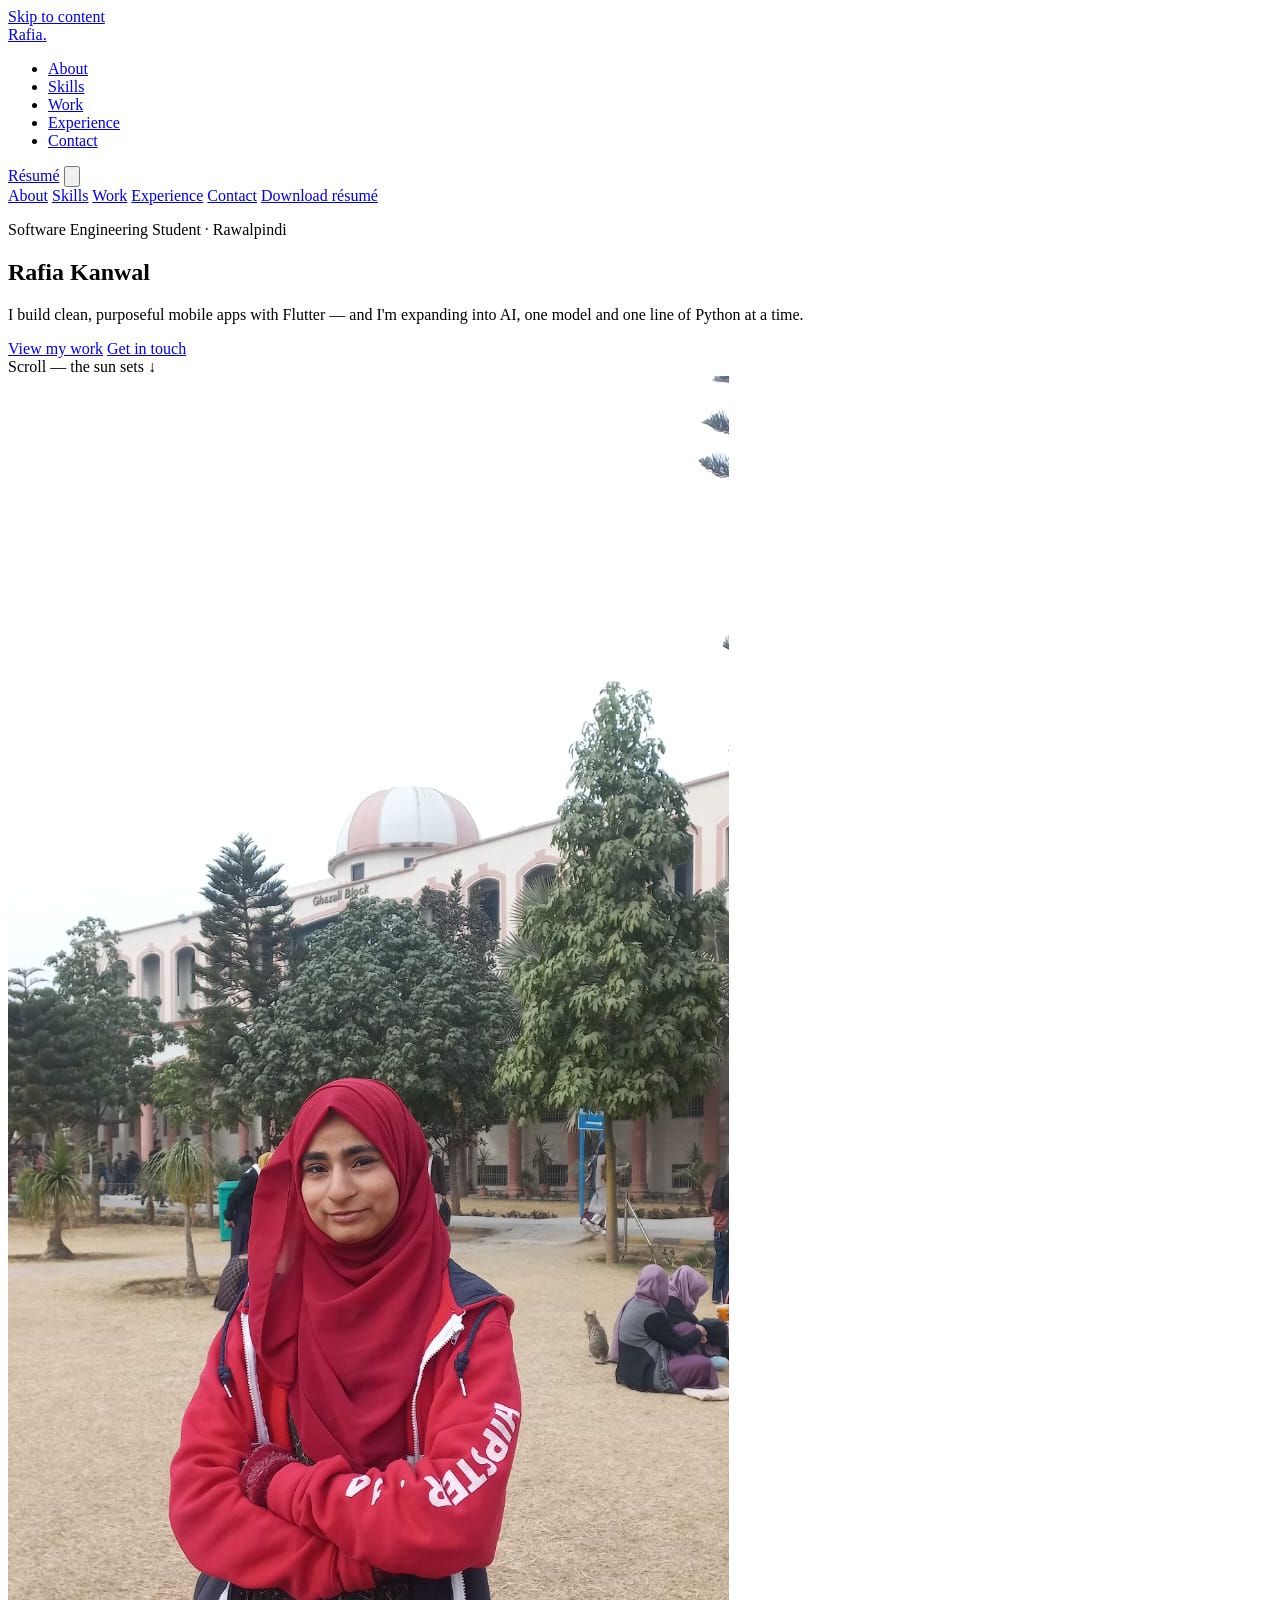
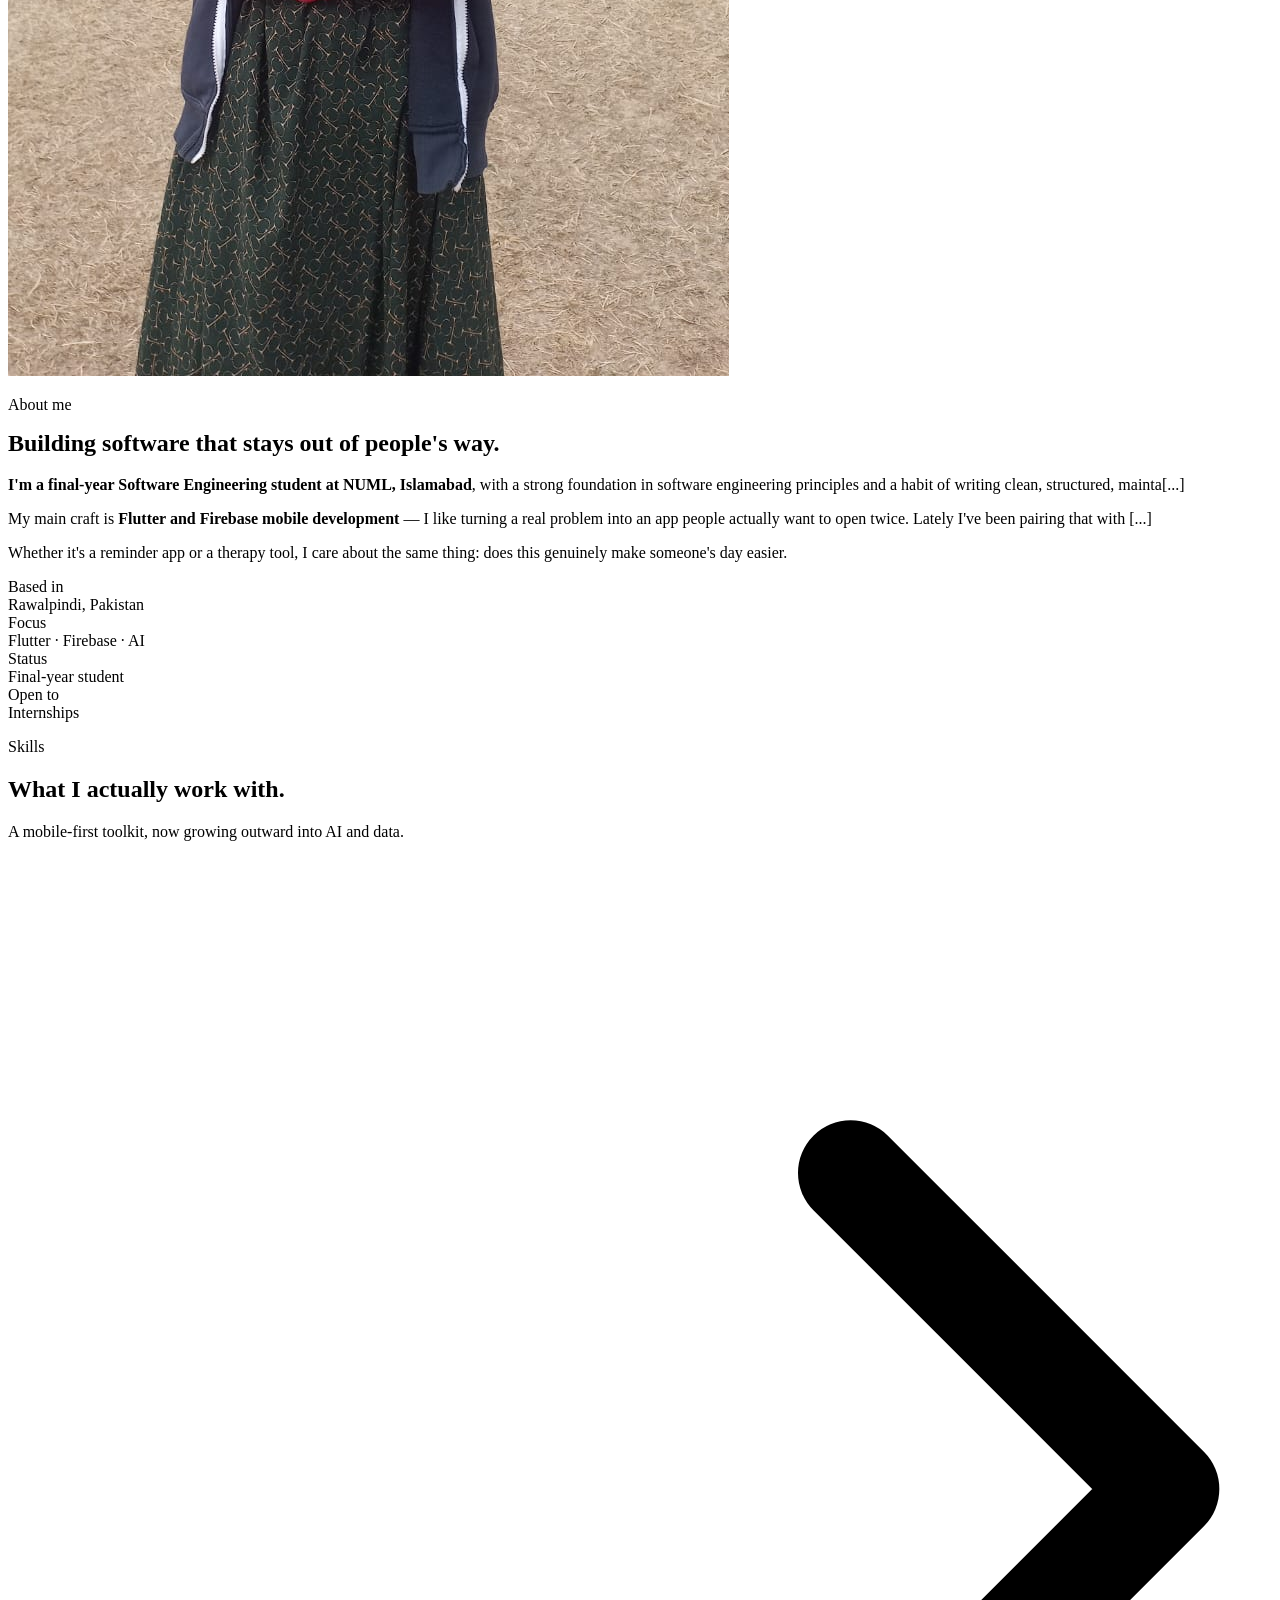
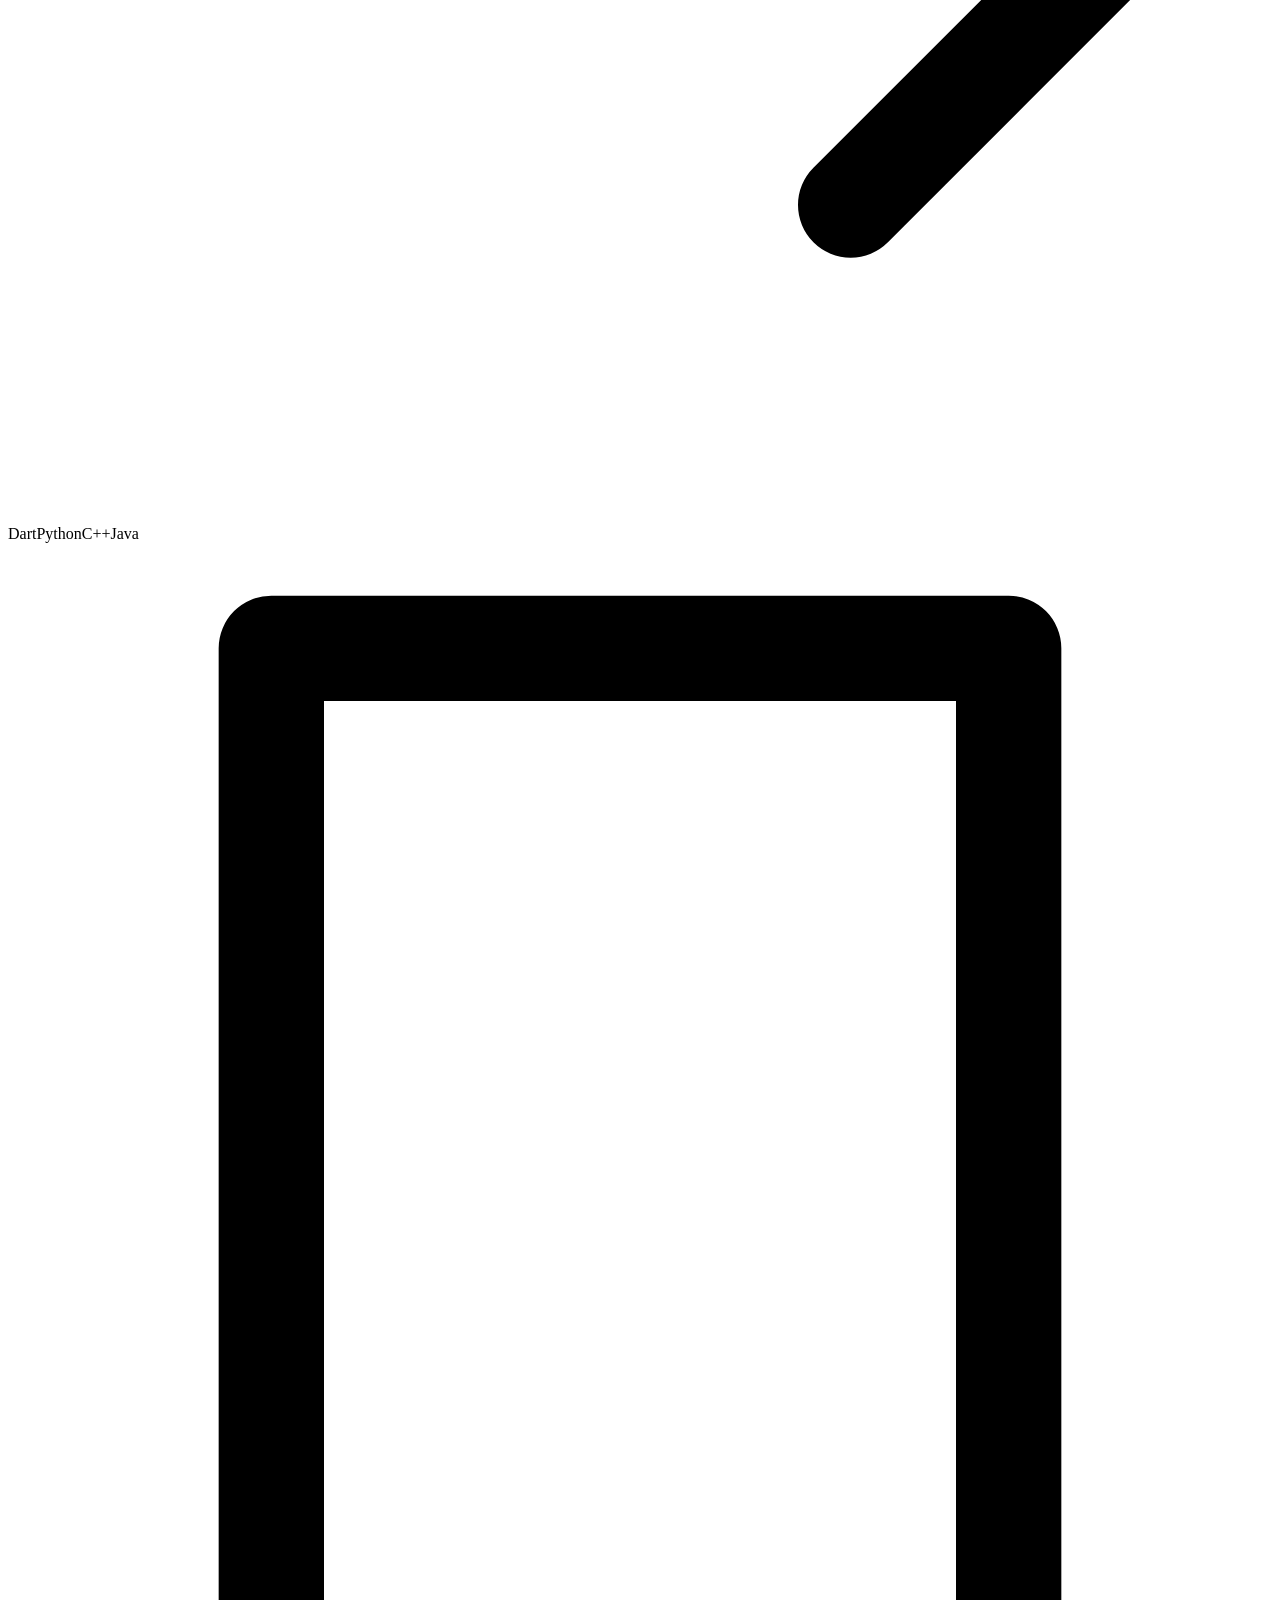
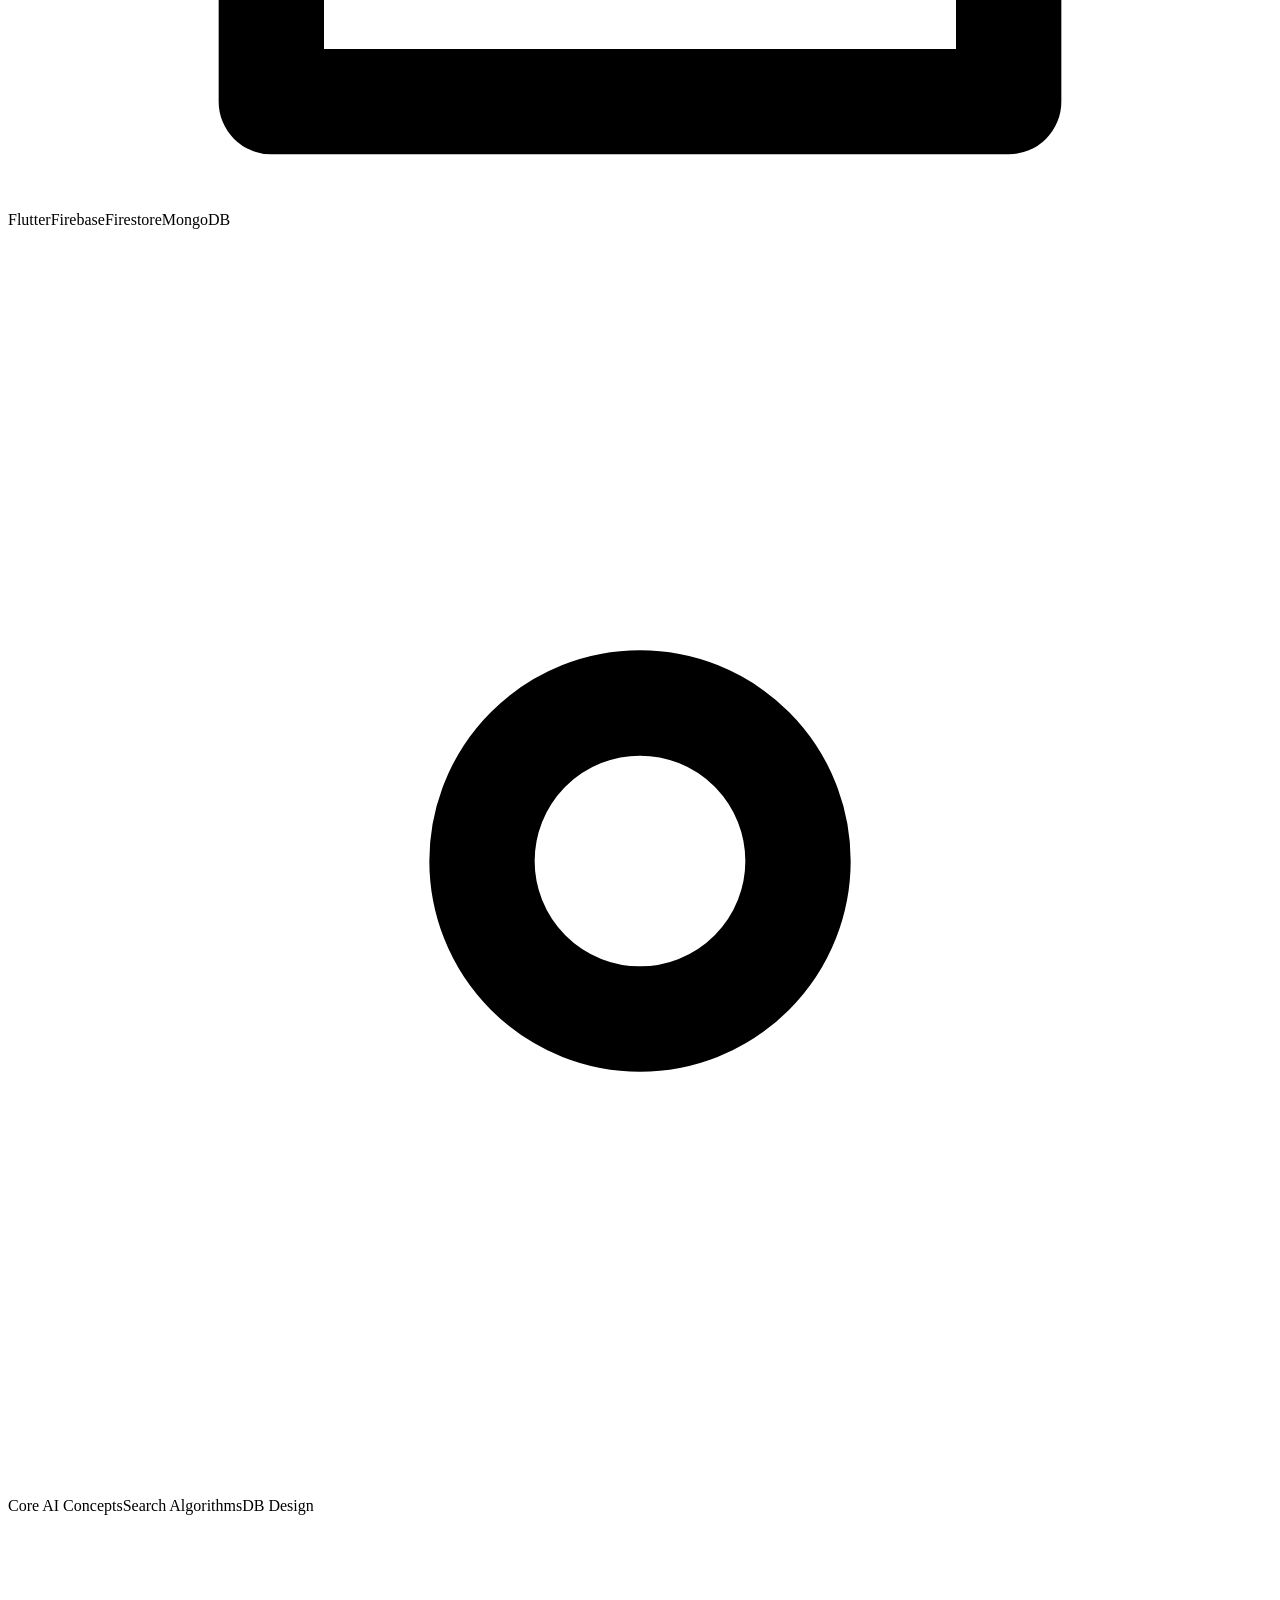
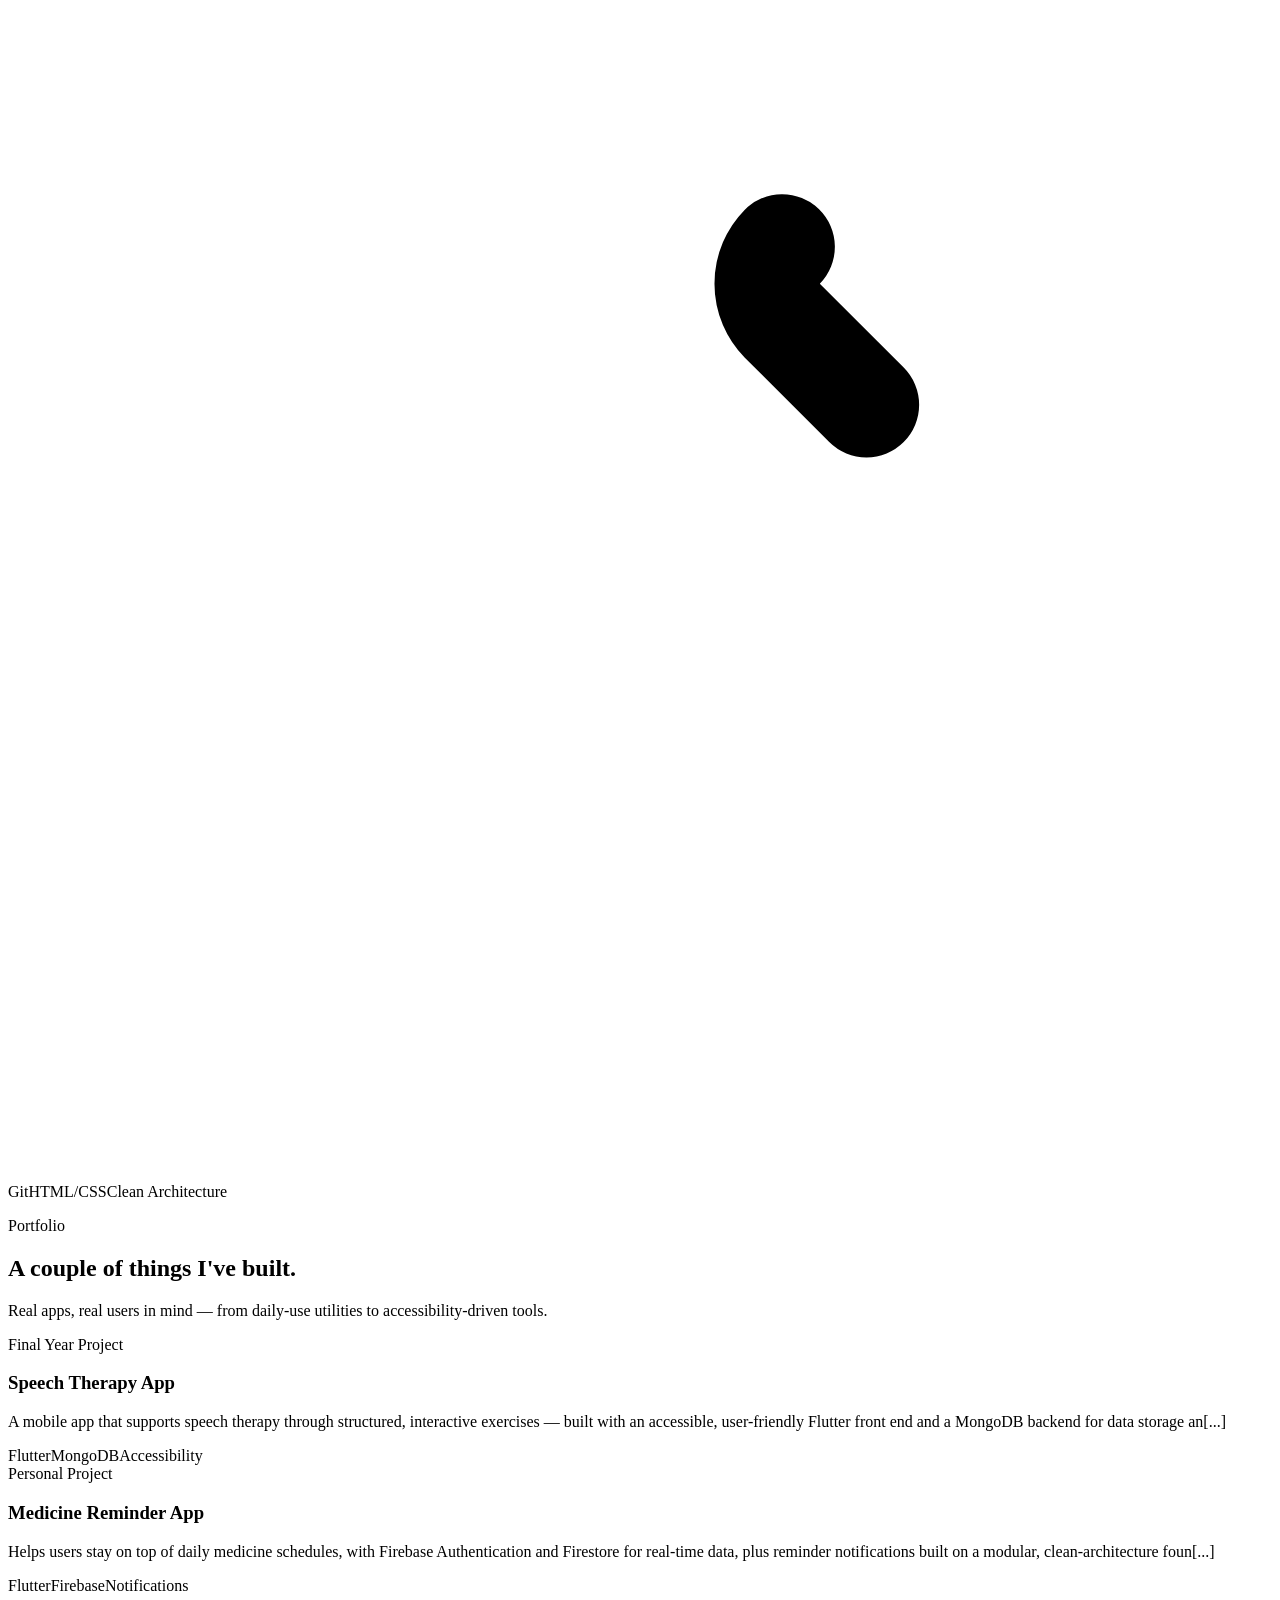
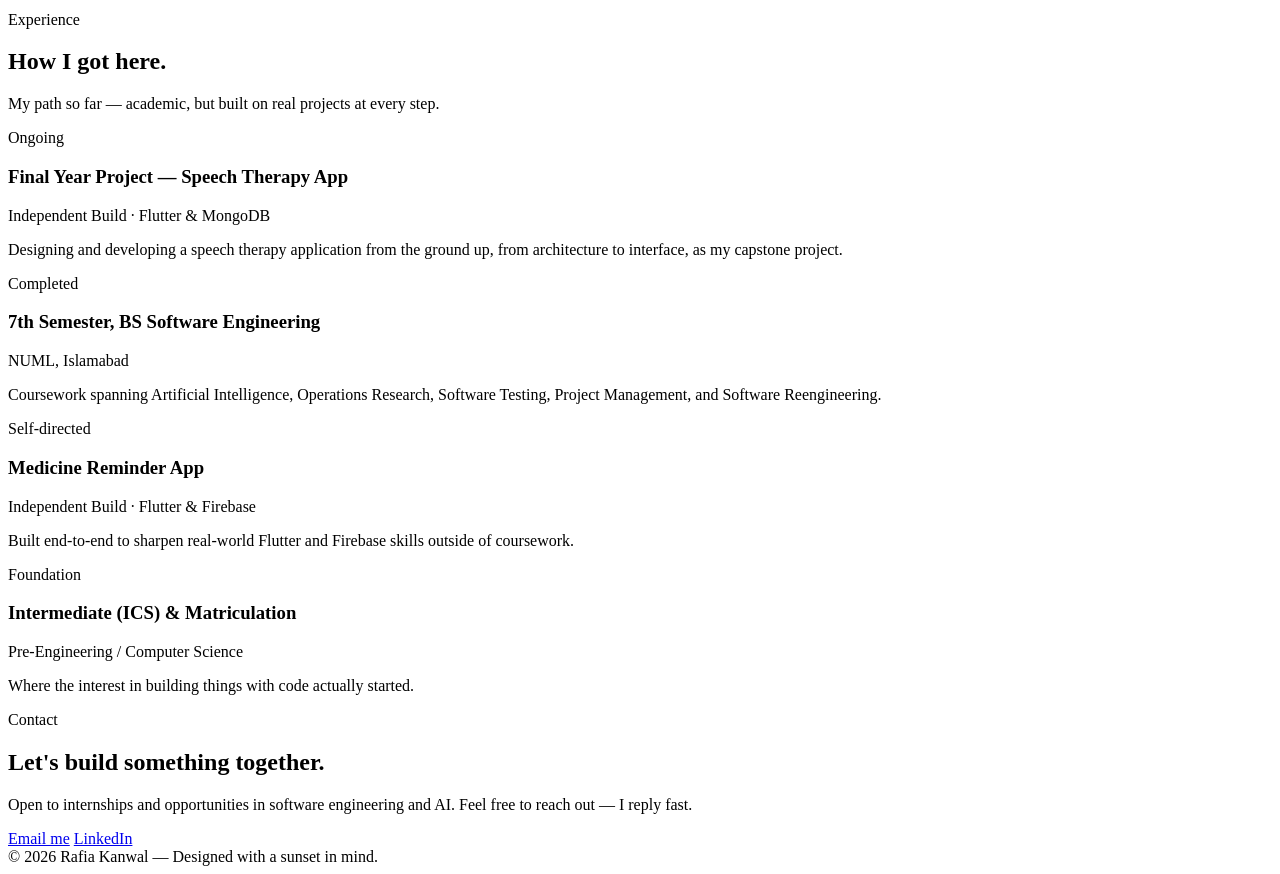
==== index.html @ a21f9b62 "Replace avatar text with profile image" ====
<!DOCTYPE html>
<html lang="en">
<head>
<meta charset="UTF-8">
<meta name="viewport" content="width=device-width, initial-scale=1.0">
<title>Rafia Kanwal — Software Engineer</title>
<link rel="preconnect" href="https://fonts.googleapis.com">
<link rel="preconnect" href="https://fonts.gstatic.com" crossorigin>
<link href="https://fonts.googleapis.com/css2?family=Fraunces:ital,opsz,wght@0,9..144,400;0,9..144,500;0,9..144,600;0,9..144,700;0,9..144,900;1,9..144,500;1,9..144,600&family=Manrope:wght@400;500;600;[...]
<style>
  :root{
    --bg:#170B2E;
    --bg-alt:#1F1038;
    --surface:#2A1244;
    --surface-2:#3A1750;
    --text:#FBEEDF;
    --text-dim:#C4B2D6;
    --ember:#F0603A;
    --gold:#F3AC63;
    --rose:#C9497B;
    --border:rgba(251,238,223,0.14);
    --shadow:0 20px 50px rgba(9,4,20,0.45);

    --font-display:'Fraunces',serif;
    --font-body:'Manrope',sans-serif;
    --font-mono:'Space Mono',monospace;

    --nav-h:76px;
    color-scheme: dark;
  }

  html.light-mode{
    --bg:#FFF7EE;
    --bg-alt:#FDEFDF;
    --surface:#FFFFFF;
    --surface-2:#FCEFE2;
    --text:#2B1433;
    --text-dim:#715C79;
    --ember:#E14F30;
    --gold:#D98A34;
    --rose:#B23A69;
    --border:rgba(43,20,51,0.12);
    --shadow:0 20px 50px rgba(43,20,51,0.10);
    color-scheme: light;
  }

  *{ margin:0; padding:0; box-sizing:border-box; }

  html{
    scroll-behavior:smooth;
    scroll-padding-top: var(--nav-h);
  }

  @media (prefers-reduced-motion: reduce){
    html{ scroll-behavior:auto; }
    *{ animation-duration:0.01ms !important; transition-duration:0.01ms !important; }
  }

  body{
    background:var(--bg);
    color:var(--text);
    font-family:var(--font-body);
    line-height:1.55;
    -webkit-font-smoothing:antialiased;
    transition:background 0.4s ease, color 0.4s ease;
    overflow-x:hidden;
  }

  a{ color:inherit; text-decoration:none; }
  ul{ list-style:none; }
  img{ max-width:100%; display:block; }
  section{ position:relative; }

  /* Accessible focus ring — visible on every interactive element */
  a:focus-visible,
  button:focus-visible{
    outline:2px solid var(--ember);
    outline-offset:3px;
    border-radius:6px;
  }

  .skip-link{
    position:absolute;
    left:1rem; top:-60px;
    background:var(--surface);
    color:var(--text);
    padding:0.7rem 1.2rem;
    border-radius:10px;
    border:1px solid var(--border);
    z-index:1000;
    font-weight:700;
    transition:top .25s ease;
  }
  .skip-link:focus{ top:1rem; }

  .eyebrow{
    font-family:var(--font-mono);
    font-size:0.78rem;
    letter-spacing:0.16em;
    text-transform:uppercase;
    color:var(--ember);
  }

  h1,h2,h3{ font-family:var(--font-display); font-weight:600; letter-spacing:-0.01em; }

  .btn{
    display:inline-flex;
    align-items:center;
    gap:0.5rem;
    padding:0.85rem 1.6rem;
    border-radius:999px;
    font-family:var(--font-body);
    font-weight:700;
    font-size:0.95rem;
    border:1px solid transparent;
    cursor:pointer;
    transition:transform 0.25s ease, box-shadow 0.25s ease, background 0.25s ease, border-color .25s ease;
  }
  .btn:hover{ transform:translateY(-2px); }
  .btn-primary{
    background:linear-gradient(120deg, var(--ember), var(--rose));
    color:#FFF6EC;
    box-shadow:0 12px 30px rgba(240,96,58,0.35);
  }
  .btn-primary:hover{ box-shadow:0 16px 36px rgba(240,96,58,0.45); }
  .btn-ghost{
    background:transparent;
    border-color:var(--border);
    color:var(--text);
  }
  .btn-ghost:hover{ border-color:var(--ember); }

  .btn-sm{
    padding:0.55rem 1.1rem;
    font-size:0.85rem;
  }

  .wrap{
    max-width:1120px;
    margin:0 auto;
    padding:0 clamp(1.25rem, 4vw, 2.5rem);
  }

  /* ---------- NAV ---------- */
  .nav{
    position:sticky;
    top:0;
    z-index:100;
    height:var(--nav-h);
    display:flex;
    align-items:center;
    background:transparent;
    border-bottom:1px solid transparent;
    transition:background 0.35s ease, border-color 0.35s ease, backdrop-filter .35s ease;
  }
  .nav.scrolled{
    background:color-mix(in srgb, var(--bg) 82%, transparent);
    backdrop-filter:blur(14px);
    border-bottom:1px solid var(--border);
  }
  .nav-inner{
    width:100%;
    max-width:1120px;
    margin:0 auto;
    padding:0 clamp(1.25rem, 4vw, 2.5rem);
    display:flex;
    align-items:center;
    justify-content:space-between;
    gap:1.5rem;
  }
  .logo{
    font-family:var(--font-display);
    font-weight:700;
    font-size:1.3rem;
    letter-spacing:0.02em;
  }
  .logo span{ color:var(--ember); }

  .nav-links{
    display:flex;
    gap:2rem;
    font-size:0.92rem;
    font-weight:600;
  }
  .nav-links a{
    position:relative;
    padding:0.3rem 0;
    color:var(--text-dim);
    transition:color .25s ease;
  }
  .nav-links a[aria-current="page"]{ color:var(--text); }
  .nav-links a::after{
    content:"";
    position:absolute;
    left:0; bottom:-2px;
    width:0%;
    height:2px;
    background:linear-gradient(90deg, var(--ember), var(--gold));
    transition:width .25s ease;
  }
  .nav-links a:hover{ color:var(--text); }
  .nav-links a:hover::after,
  .nav-links a[aria-current="page"]::after{ width:100%; }

  .nav-actions{ display:flex; align-items:center; gap:0.9rem; }

  .theme-toggle{
    width:44px; height:44px;
    border-radius:50%;
    border:1px solid var(--border);
    background:var(--surface);
    display:flex; align-items:center; justify-content:center;
    cursor:pointer;
    transition:border-color .25s ease, transform .3s ease;
  }
  .theme-toggle:hover{ border-color:var(--ember); }
  .theme-toggle svg{ width:20px; height:20px; }
  .theme-toggle .sun-icon{ display:none; }
  html.light-mode .theme-toggle .sun-icon{ display:block; }
  html.light-mode .theme-toggle .moon-icon{ display:none; }

  .hamburger{
    display:none;
    width:44px; height:44px;
    border-radius:12px;
    border:1px solid var(--border);
    background:var(--surface);
    cursor:pointer;
    flex-direction:column;
    align-items:center;
    justify-content:center;
    gap:5px;
  }
  .hamburger span{
    width:20px; height:2px;
    background:var(--text);
    border-radius:2px;
    transition:transform .3s ease, opacity .3s ease;
  }
  .nav.open .hamburger span:nth-child(1){ transform:translateY(7px) rotate(45deg); }
  .nav.open .hamburger span:nth-child(2){ opacity:0; }
  .nav.open .hamburger span:nth-child(3){ transform:translateY(-7px) rotate(-45deg); }

  .mobile-menu{
    display:none;
    position:absolute;
    top:var(--nav-h);
    left:0; right:0;
    background:var(--bg-alt);
    border-bottom:1px solid var(--border);
    box-shadow:var(--shadow);
    flex-direction:column;
    padding:0.5rem clamp(1.25rem, 4vw, 2.5rem) 1.5rem;
    max-height:0;
    overflow:hidden;
    transition:max-height .35s ease;
  }
  .mobile-menu a{
    display:block;
    padding:0.9rem 0;
    font-weight:600;
    font-size:1.05rem;
    border-bottom:1px solid var(--border);
    color:var(--text);
  }
  .mobile-menu .btn{ margin-top:1rem; width:100%; justify-content:center; }
  .nav.open .mobile-menu{ max-height:460px; }

  @media (max-width:840px){
    .nav-links{ display:none; }
    .nav-actions .btn-sm.cv-link{ display:none; }
    .hamburger{ display:flex; }
    .mobile-menu{ display:flex; }
  }

  /* ---------- HERO ---------- */
  .hero{
    min-height:calc(100svh - var(--nav-h));
    display:flex;
    align-items:center;
    overflow:hidden;
  }
  .hero-sky{
    position:absolute;
    inset:0;
    z-index:-2;
    overflow:hidden;
  }
  .sky-layer{
    position:absolute; inset:0;
    transition:opacity .1s linear;
  }
  .sky-day{
    background:
      radial-gradient(60% 55% at 78% 28%, rgba(255,255,255,0.16), transparent 60%),
      linear-gradient(160deg, var(--gold) 0%, var(--ember) 45%, var(--rose) 100%);
    opacity:1;
  }
  .sky-night{
    background:linear-gradient(170deg, #3A1750 0%, #1F0F38 55%, #0E0620 100%);
    opacity:0;
  }
  .stars{
    position:absolute; inset:0;
    background-image:
      radial-gradient(1.5px 1.5px at 15% 20%, #fff, transparent),
      radial-gradient(1.5px 1.5px at 35% 12%, #fff, transparent),
      radial-gradient(1px 1px at 60% 25%, #fff, transparent),
      radial-gradient(1.5px 1.5px at 80% 15%, #fff, transparent),
      radial-gradient(1px 1px at 92% 35%, #fff, transparent),
      radial-gradient(1.5px 1.5px at 48% 8%, #fff, transparent),
      radial-gradient(1px 1px at 25% 40%, #fff, transparent);
    opacity:0;
  }
  .sun{
    position:absolute;
    left:50%;
    top:22%;
    width:min(220px, 30vw);
    height:min(220px, 30vw);
    transform:translate(-50%, 0);
    border-radius:50%;
    background:radial-gradient(circle at 35% 30%, #FFE8C2, var(--gold) 55%, var(--ember) 100%);
    box-shadow:0 0 90px 10px rgba(243,172,99,0.55);
    will-change:transform;
  }
  .skyline{
    position:absolute;
    left:0; right:0; bottom:0;
    height:34%;
    display:flex;
    align-items:flex-end;
    gap:clamp(6px, 1.4vw, 14px);
    padding:0 6%;
  }
  .skyline i{
    flex:1;
    background:var(--bg);
    opacity:0.92;
    border-top-left-radius:3px;
    border-top-right-radius:3px;
  }
  html.light-mode .skyline i{ background:#241333; }

  .hero-content{
    position:relative;
    z-index:1;
    width:100%;
    padding-top:3rem;
  }
  .hero-content .eyebrow{ color:#FFEFD9; }
  html.light-mode .hero-content .eyebrow{ color:#5B2E12; }

  .hero h1{
    font-size:clamp(2.8rem, 7.5vw, 5.4rem);
    color:#FFF8EF;
    margin:0.6rem 0 1.1rem;
    line-height:0.98;
  }
  html.light-mode .hero h1{ color:#2A1030; }

  .hero-sub{
    max-width:34rem;
    font-size:clamp(1.02rem, 1.6vw, 1.2rem);
    color:#FBEADA;
  }
  html.light-mode .hero-sub{ color:#432A46; }

  .hero-cta{
    display:flex; gap:1rem; flex-wrap:wrap;
    margin-top:2.2rem;
  }
  .hero-cta .btn-ghost{
    border-color:rgba(255,246,236,0.5);
    color:#FFF6EC;
  }
  html.light-mode .hero-cta .btn-ghost{ border-color:rgba(43,20,51,0.3); color:#2A1030; }

  .scroll-cue{
    position:absolute;
    bottom:2.2rem; left:50%;
    transform:translateX(-50%);
    font-family:var(--font-mono);
    font-size:0.72rem;
    letter-spacing:0.14em;
    text-transform:uppercase;
    color:#FBEADA;
    opacity:0.8;
    animation:bob 2.2s ease-in-out infinite;
  }
  html.light-mode .scroll-cue{ color:#432A46; }
  @keyframes bob{ 0%,100%{ transform:translate(-50%,0);} 50%{ transform:translate(-50%,8px);} }

  /* ---------- SECTION SHELL ---------- */
  .section{ padding:clamp(4.5rem, 9vw, 7.5rem) 0; }
  .section-head{ max-width:40rem; margin-bottom:3rem; }
  .section-head h2{ font-size:clamp(2rem, 4vw, 2.8rem); margin-top:0.5rem; }
  .section-head p{ color:var(--text-dim); margin-top:0.9rem; font-size:1.05rem; }

  /* ---------- ABOUT ---------- */
  .about-grid{
    display:grid;
    grid-template-columns:0.85fr 1.15fr;
    gap:clamp(2rem, 5vw, 4rem);
    align-items:center;
  }
  @media (max-width:780px){ .about-grid{ grid-template-columns:1fr; } }

  .avatar-frame{
    aspect-ratio:1/1;
    border-radius:28px;
    background:linear-gradient(150deg, var(--gold), var(--ember) 55%, var(--rose));
    display:flex; align-items:center; justify-content:center;
    box-shadow:var(--shadow);
    position:relative;
    overflow:hidden;
  }
  .avatar-frame::after{
    content:"";
    position:absolute; inset:0;
    background:radial-gradient(circle at 30% 20%, rgba(255,255,255,0.35), transparent 55%);
  }
  .avatar-frame img{
    width:100%;
    height:100%;
    object-fit:cover;
    z-index:1;
  }
  .avatar-frame span{
    font-family:var(--font-display);
    font-size:clamp(4rem, 10vw, 7rem);
    font-weight:700;
    color:#FFF8EF;
    letter-spacing:-0.02em;
    z-index:1;
  }

  .about-text p{ margin-bottom:1.1rem; color:var(--text-dim); font-size:1.05rem; }
  .about-text strong{ color:var(--text); }

  .about-facts{
    display:grid;
    grid-template-columns:repeat(2, 1fr);
    gap:1rem;
    margin-top:1.8rem;
  }
  .fact{
    background:var(--surface);
    border:1px solid var(--border);
    border-radius:14px;
    padding:1rem 1.2rem;
  }
  .fact .fact-label{ font-family:var(--font-mono); font-size:0.7rem; letter-spacing:0.1em; text-transform:uppercase; color:var(--ember); }
  .fact .fact-value{ font-weight:700; margin-top:0.3rem; }

  /* ---------- SKILLS ---------- */
  .skills-grid{
    display:grid;
    grid-template-columns:repeat(auto-fit, minmax(230px, 1fr));
    gap:1.4rem;
  }
  .skill-card{
    background:var(--surface);
    border:1px solid var(--border);
    border-radius:18px;
    padding:1.6rem;
    transition:transform .3s ease, box-shadow .3s ease, border-color .3s ease;
  }
  .skill-card:hover{
    transform:translateY(-4px);
    box-shadow:var(--shadow);
    border-color:var(--ember);
  }
  .skill-card .icon{
    width:42px; height:42px;
    border-radius:12px;
    background:linear-gradient(135deg, var(--ember), var(--gold));
    display:flex; align-items:center; justify-content:center;
    margin-bottom:1rem;
  }
  .skill-card .icon svg{ width:22px; height:22px; color:#FFF6EC; }
  .skill-card h3{ font-size:1.08rem; margin-bottom:0.7rem; }
  .tag-row{ display:flex; flex-wrap:wrap; gap:0.5rem; }
  .tag{
    font-family:var(--font-mono);
    font-size:0.74rem;
    padding:0.32rem 0.65rem;
    border-radius:999px;
    background:var(--surface-2);
    color:var(--text-dim);
    border:1px solid var(--border);
  }

  /* ---------- WORK ---------- */
  .work-grid{
    display:grid;
    grid-template-columns:repeat(2, 1fr);
    gap:1.8rem;
  }
  @media (max-width:780px){ .work-grid{ grid-template-columns:1fr; } }

  .project-card{
    background:var(--surface);
    border:1px solid var(--border);
    border-radius:22px;
    overflow:hidden;
    display:flex;
    flex-direction:column;
    transition:transform .35s ease, box-shadow .35s ease;
  }
  .project-card:hover{ transform:translateY(-6px); box-shadow:var(--shadow); }
  .project-cover{
    height:170px;
    background:linear-gradient(135deg, var(--rose), var(--ember) 60%, var(--gold));
    position:relative;
    display:flex; align-items:flex-end;
    padding:1.2rem;
  }
  .project-cover .eyebrow{ color:#FFF3E4; }
  .project-body{ padding:1.6rem; flex:1; display:flex; flex-direction:column; }
  .project-body h3{ font-size:1.3rem; margin-bottom:0.6rem; }
  .project-body p{ color:var(--text-dim); font-size:0.98rem; margin-bottom:1rem; flex:1; }

  /* ---------- EXPERIENCE / TIMELINE ---------- */
  .timeline{
    position:relative;
    padding-left:2.2rem;
    border-left:2px solid var(--border);
  }
  .timeline-item{
    position:relative;
    padding-bottom:2.6rem;
  }
  .timeline-item:last-child{ padding-bottom:0; }
  .timeline-item::before{
    content:"";
    position:absolute;
    left:-2.51rem;
    top:0.35rem;
    width:14px; height:14px;
    border-radius:50%;
    background:linear-gradient(135deg, var(--ember), var(--gold));
    box-shadow:0 0 0 4px var(--bg);
  }
  .timeline-item .tag{ margin-bottom:0.6rem; display:inline-block; }
  .timeline-item h3{ font-size:1.2rem; margin-bottom:0.3rem; }
  .timeline-item .org{ color:var(--ember); font-weight:700; font-size:0.92rem; margin-bottom:0.5rem; }
  .timeline-item p{ color:var(--text-dim); }

  /* ---------- CONTACT ---------- */
  .contact-panel{
    background:linear-gradient(135deg, var(--surface), var(--surface-2));
    border:1px solid var(--border);
    border-radius:28px;
    padding:clamp(2.5rem, 6vw, 4.5rem);
    text-align:center;
    position:relative;
    overflow:hidden;
  }
  .contact-panel::before{
    content:"";
    position:absolute; inset:0;
    background:radial-gradient(circle at 20% 20%, rgba(240,96,58,0.18), transparent 55%);
  }
  .contact-panel h2{ font-size:clamp(2rem, 4.5vw, 3rem); position:relative; }
  .contact-panel p{ color:var(--text-dim); max-width:32rem; margin:1rem auto 2rem; position:relative; }
  .contact-actions{ display:flex; gap:1rem; justify-content:center; flex-wrap:wrap; position:relative; }

  footer{
    text-align:center;
    padding:2.5rem 0 1.5rem;
    color:var(--text-dim);
    font-family:var(--font-mono);
    font-size:0.78rem;
  }
</style>
</head>
<body>

<a href="#main" class="skip-link">Skip to content</a>

<nav class="nav" id="nav">
  <div class="nav-inner">
    <a href="#hero" class="logo">Rafia<span>.</span></a>
    <ul class="nav-links">
      <li><a href="#about">About</a></li>
      <li><a href="#skills">Skills</a></li>
      <li><a href="#work">Work</a></li>
      <li><a href="#experience">Experience</a></li>
      <li><a href="#contact">Contact</a></li>
    </ul>
    <div class="nav-actions">
      <a href="./Rafia_Kanwal_Resume.pdf" class="btn btn-ghost btn-sm cv-link" download>Résumé</a>
      <button class="theme-toggle" id="theme-toggle" aria-label="Toggle light and dark mode">
        <svg class="moon-icon" viewBox="0 0 24 24" fill="none" stroke="currentColor" stroke-width="2" stroke-linecap="round" stroke-linejoin="round"><path d="M21 12.8A9 9 0 1 1 11.2 3a7 7 0 0 0 9.8 9.[...]
        <svg class="sun-icon" viewBox="0 0 24 24" fill="none" stroke="currentColor" stroke-width="2" stroke-linecap="round" stroke-linejoin="round"><circle cx="12" cy="12" r="4.2"/><path d="M12 2.5v2.[...]
      </button>
      <button class="hamburger" id="hamburger" aria-label="Open menu" aria-expanded="false">
        <span></span><span></span><span></span>
      </button>
    </div>
  </div>
  <div class="mobile-menu" id="mobile-menu">
    <a href="#about">About</a>
    <a href="#skills">Skills</a>
    <a href="#work">Work</a>
    <a href="#experience">Experience</a>
    <a href="#contact">Contact</a>
    <a href="./Rafia_Kanwal_Resume.pdf" class="btn btn-primary" download>Download résumé</a>
  </div>
</nav>

<main id="main">

<section class="hero" id="hero">
  <div class="hero-sky" id="hero-sky">
    <div class="sky-layer sky-day"></div>
    <div class="sky-layer sky-night" id="sky-night"></div>
    <div class="stars" id="stars"></div>
    <div class="sun" id="sun"></div>
    <div class="skyline" id="skyline"></div>
  </div>
  <div class="wrap hero-content">
    <p class="eyebrow">Software Engineering Student · Rawalpindi</p>
    <h1>Rafia Kanwal</h1>
    <p class="hero-sub">I build clean, purposeful mobile apps with Flutter — and I'm expanding into AI, one model and one line of Python at a time.</p>
    <div class="hero-cta">
      <a href="#work" class="btn btn-primary">View my work</a>
      <a href="#contact" class="btn btn-ghost">Get in touch</a>
    </div>
  </div>
  <div class="scroll-cue">Scroll — the sun sets ↓</div>
</section>

<section class="section" id="about">
  <div class="wrap about-grid">
    <div class="avatar-frame"><img src="./pfp2.jpeg" alt="Rafia Kanwal"></div>
    <div class="about-text">
      <p class="eyebrow">About me</p>
      <h2 style="margin:0.6rem 0 1.2rem;">Building software that stays out of people's way.</h2>
      <p><strong>I'm a final-year Software Engineering student at NUML, Islamabad</strong>, with a strong foundation in software engineering principles and a habit of writing clean, structured, mainta[...]
      <p>My main craft is <strong>Flutter and Firebase mobile development</strong> — I like turning a real problem into an app people actually want to open twice. Lately I've been pairing that with [...]
      <p>Whether it's a reminder app or a therapy tool, I care about the same thing: does this genuinely make someone's day easier.</p>
      <div class="about-facts">
        <div class="fact"><div class="fact-label">Based in</div><div class="fact-value">Rawalpindi, Pakistan</div></div>
        <div class="fact"><div class="fact-label">Focus</div><div class="fact-value">Flutter · Firebase · AI</div></div>
        <div class="fact"><div class="fact-label">Status</div><div class="fact-value">Final-year student</div></div>
        <div class="fact"><div class="fact-label">Open to</div><div class="fact-value">Internships</div></div>
      </div>
    </div>
  </div>
</section>

<section class="section" id="skills" style="background:var(--bg-alt);">
  <div class="wrap">
    <div class="section-head">
      <p class="eyebrow">Skills</p>
      <h2>What I actually work with.</h2>
      <p>A mobile-first toolkit, now growing outward into AI and data.</p>
    </div>
    <div class="skills-grid">
      <div class="skill-card">
        <div class="icon"><svg viewBox="0 0 24 24" fill="none" stroke="currentColor" stroke-width="2" stroke-linecap="round" stroke-linejoin="round"><polyline points="16 18 22 12 16 6"/><polyline poin[...]
        <h3>Programming</h3>
        <div class="tag-row">
          <span class="tag">Dart</span><span class="tag">Python</span><span class="tag">C++</span><span class="tag">Java</span>
        </div>
      </div>
      <div class="skill-card">
        <div class="icon"><svg viewBox="0 0 24 24" fill="none" stroke="currentColor" stroke-width="2" stroke-linecap="round" stroke-linejoin="round"><rect x="5" y="2" width="14" height="20" rx="3" ry=[...]
        <h3>Mobile &amp; Backend</h3>
        <div class="tag-row">
          <span class="tag">Flutter</span><span class="tag">Firebase</span><span class="tag">Firestore</span><span class="tag">MongoDB</span>
        </div>
      </div>
      <div class="skill-card">
        <div class="icon"><svg viewBox="0 0 24 24" fill="none" stroke="currentColor" stroke-width="2" stroke-linecap="round" stroke-linejoin="round"><circle cx="12" cy="12" r="3"/><circle cx="4" cy="6[...]
        <h3>AI &amp; Data Foundations</h3>
        <div class="tag-row">
          <span class="tag">Core AI Concepts</span><span class="tag">Search Algorithms</span><span class="tag">DB Design</span>
        </div>
      </div>
      <div class="skill-card">
        <div class="icon"><svg viewBox="0 0 24 24" fill="none" stroke="currentColor" stroke-width="2" stroke-linecap="round" stroke-linejoin="round"><path d="M14.7 6.3a1 1 0 0 0 0 1.4l1.6 1.6a1 1 0 0 [...]
        <h3>Tools &amp; Practices</h3>
        <div class="tag-row">
          <span class="tag">Git</span><span class="tag">HTML/CSS</span><span class="tag">Clean Architecture</span>
        </div>
      </div>
    </div>
  </div>
</section>

<section class="section" id="work">
  <div class="wrap">
    <div class="section-head">
      <p class="eyebrow">Portfolio</p>
      <h2>A couple of things I've built.</h2>
      <p>Real apps, real users in mind — from daily-use utilities to accessibility-driven tools.</p>
    </div>
    <div class="work-grid">
      <div class="project-card">
        <div class="project-cover"><span class="eyebrow">Final Year Project</span></div>
        <div class="project-body">
          <h3>Speech Therapy App</h3>
          <p>A mobile app that supports speech therapy through structured, interactive exercises — built with an accessible, user-friendly Flutter front end and a MongoDB backend for data storage an[...]
          <div class="tag-row">
            <span class="tag">Flutter</span><span class="tag">MongoDB</span><span class="tag">Accessibility</span>
          </div>
        </div>
      </div>
      <div class="project-card">
        <div class="project-cover"><span class="eyebrow">Personal Project</span></div>
        <div class="project-body">
          <h3>Medicine Reminder App</h3>
          <p>Helps users stay on top of daily medicine schedules, with Firebase Authentication and Firestore for real-time data, plus reminder notifications built on a modular, clean-architecture foun[...]
          <div class="tag-row">
            <span class="tag">Flutter</span><span class="tag">Firebase</span><span class="tag">Notifications</span>
          </div>
        </div>
      </div>
    </div>
  </div>
</section>

<section class="section" id="experience" style="background:var(--bg-alt);">
  <div class="wrap">
    <div class="section-head">
      <p class="eyebrow">Experience</p>
      <h2>How I got here.</h2>
      <p>My path so far — academic, but built on real projects at every step.</p>
    </div>
    <div class="timeline">
      <div class="timeline-item">
        <span class="tag">Ongoing</span>
        <h3>Final Year Project — Speech Therapy App</h3>
        <div class="org">Independent Build · Flutter &amp; MongoDB</div>
        <p>Designing and developing a speech therapy application from the ground up, from architecture to interface, as my capstone project.</p>
      </div>
      <div class="timeline-item">
        <span class="tag">Completed</span>
        <h3>7th Semester, BS Software Engineering</h3>
        <div class="org">NUML, Islamabad</div>
        <p>Coursework spanning Artificial Intelligence, Operations Research, Software Testing, Project Management, and Software Reengineering.</p>
      </div>
      <div class="timeline-item">
        <span class="tag">Self-directed</span>
        <h3>Medicine Reminder App</h3>
        <div class="org">Independent Build · Flutter &amp; Firebase</div>
        <p>Built end-to-end to sharpen real-world Flutter and Firebase skills outside of coursework.</p>
      </div>
      <div class="timeline-item">
        <span class="tag">Foundation</span>
        <h3>Intermediate (ICS) &amp; Matriculation</h3>
        <div class="org">Pre-Engineering / Computer Science</div>
        <p>Where the interest in building things with code actually started.</p>
      </div>
    </div>
  </div>
</section>

<section class="section" id="contact">
  <div class="wrap">
    <div class="contact-panel">
      <p class="eyebrow">Contact</p>
      <h2>Let's build something together.</h2>
      <p>Open to internships and opportunities in software engineering and AI. Feel free to reach out — I reply fast.</p>
      <div class="contact-actions">
        <a href="mailto:kanwalrafia26@gmail.com" class="btn btn-primary">Email me</a>
        <a href="https://www.linkedin.com/in/rafia-kanwal-011a5821b" target="_blank" rel="noopener" class="btn btn-ghost">LinkedIn</a>
      </div>
    </div>
  </div>
  <footer>© <span id="year"></span> Rafia Kanwal — Designed with a sunset in mind.</footer>
</section>

</main>

<script>
  // Sticky nav shadow state
  const nav = document.getElementById('nav');
  window.addEventListener('scroll', () => {
    nav.classList.toggle('scrolled', window.scrollY > 8);
  }, { passive:true });

  // Hamburger / mobile menu
  const hamburger = document.getElementById('hamburger');
  hamburger.addEventListener('click', () => {
    const isOpen = nav.classList.toggle('open');
    hamburger.setAttribute('aria-expanded', isOpen);
  });
  document.querySelectorAll('.mobile-menu a').forEach(link => {
    link.addEventListener('click', () => {
      nav.classList.remove('open');
      hamburger.setAttribute('aria-expanded', 'false');
    });
  });

  // Theme toggle
  const themeToggle = document.getElementById('theme-toggle');
  themeToggle.addEventListener('click', () => {
    document.documentElement.classList.toggle('light-mode');
  });

  // Highlight the current section in the nav as you scroll
  const sectionIds = ['about','skills','work','experience','contact'];
  const navLinks = Array.from(document.querySelectorAll('.nav-links a'));
  const sectionObserver = new IntersectionObserver((entries) => {
    entries.forEach(entry => {
      const link = navLinks.find(a => a.getAttribute('href') === '#' + entry.target.id);
      if (!link) return;
      if (entry.isIntersecting) {
        navLinks.forEach(a => a.removeAttribute('aria-current'));
        link.setAttribute('aria-current', 'page');
      }
    });
  }, { rootMargin: '-40% 0px -50% 0px' });
  sectionIds.forEach(id => {
    const el = document.getElementById(id);
    if (el) sectionObserver.observe(el);
  });

  // Build skyline bars (like stacked app cards) once
  const skyline = document.getElementById('skyline');
  const barCount = 22;
  for (let i = 0; i < barCount; i++) {
    const bar = document.createElement('i');
    const h = 30 + Math.round(Math.sin(i * 0.7) * 20 + Math.random() * 25);
    bar.style.height = h + '%';
    skyline.appendChild(bar);
  }

  // Sunset scroll effect, confined to hero height
  const hero = document.getElementById('hero');
  const skyNight = document.getElementById('sky-night');
  const stars = document.getElementById('stars');
  const sun = document.getElementById('sun');
  const reduceMotion = window.matchMedia('(prefers-reduced-motion: reduce)').matches;

  function updateSunset(){
    const heroHeight = hero.offsetHeight;
    const progress = Math.min(Math.max(window.scrollY / (heroHeight * 0.9), 0), 1);
    skyNight.style.opacity = progress;
    stars.style.opacity = Math.max(0, progress - 0.4) / 0.6;
    const travel = heroHeight * 0.34;
    sun.style.transform = `translate(-50%, ${progress * travel}px) scale(${1 - progress * 0.25})`;
  }

  if (!reduceMotion) {
    window.addEventListener('scroll', () => window.requestAnimationFrame(updateSunset), { passive:true });
    window.addEventListener('resize', updateSunset);
    updateSunset();
  } else {
    skyNight.style.opacity = 0.35;
  }

  document.getElementById('year').textContent = new Date().getFullYear();
</script>

</body>
</html>
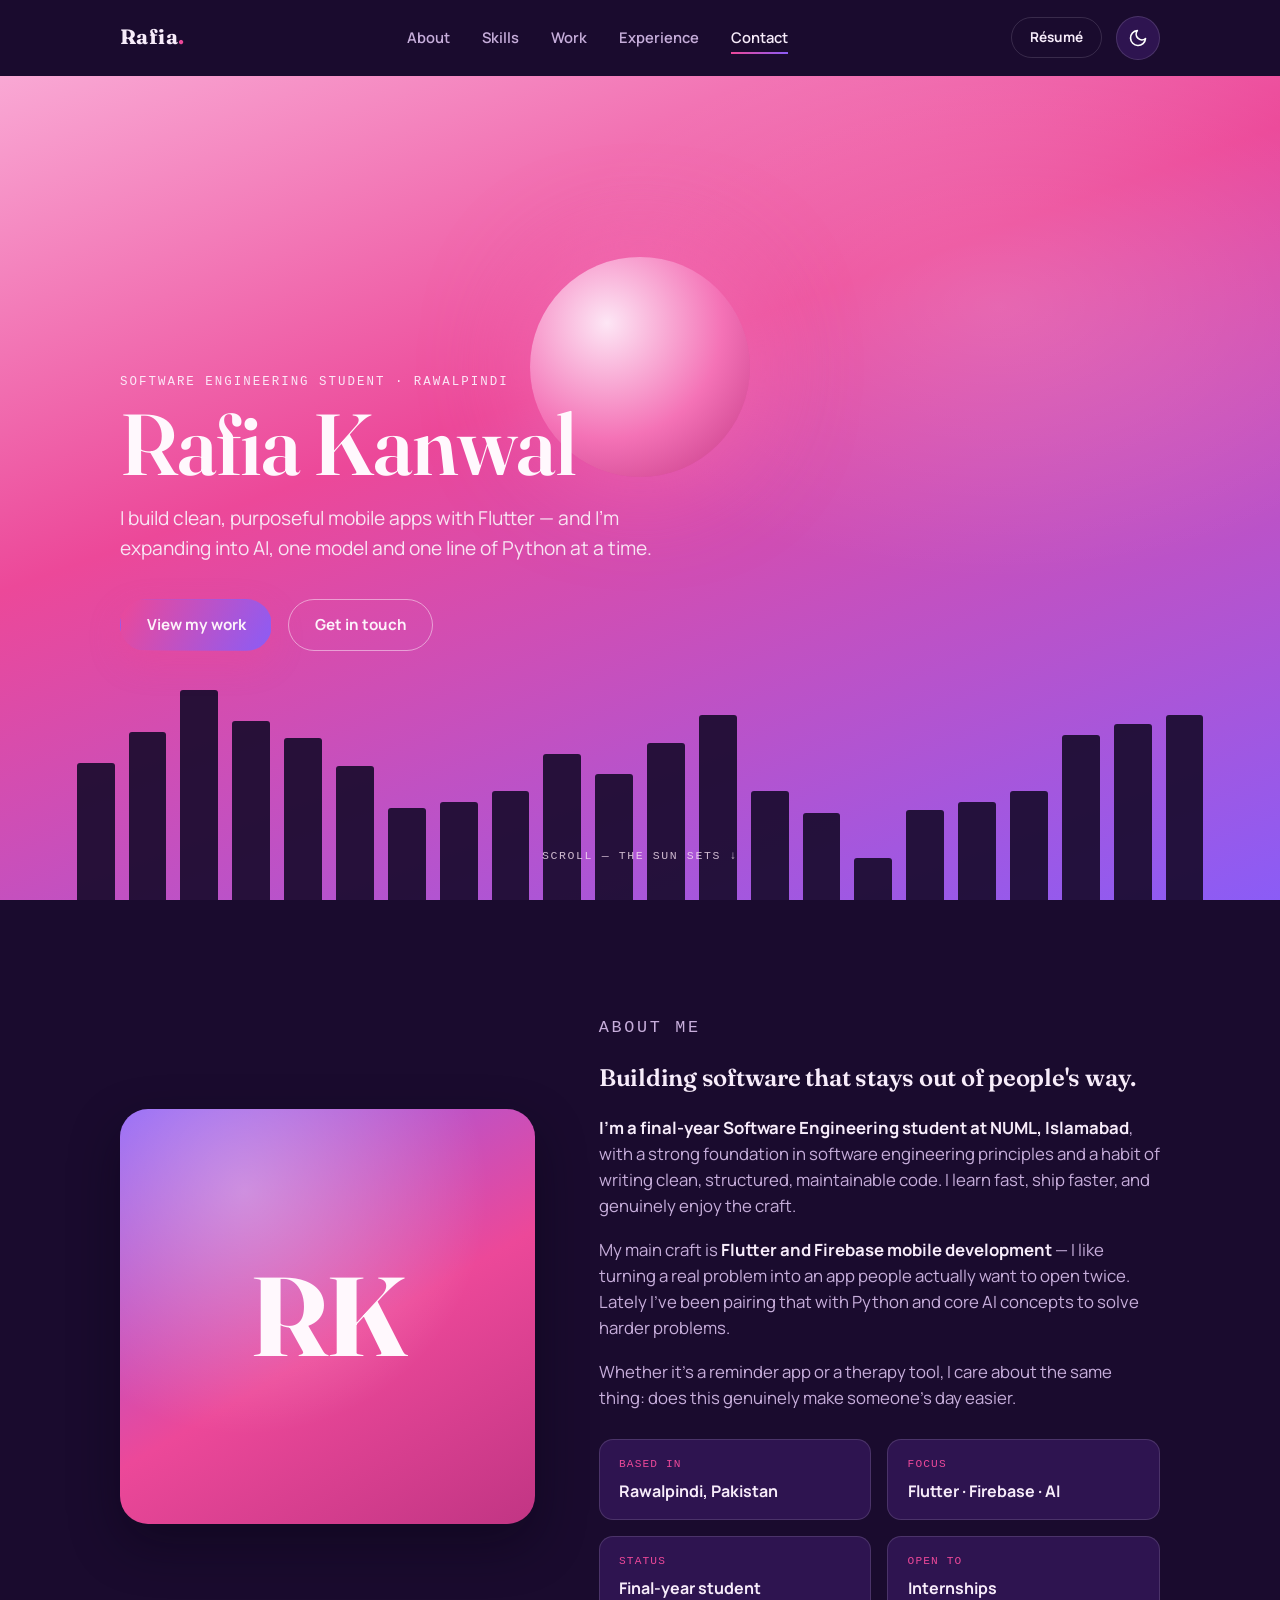
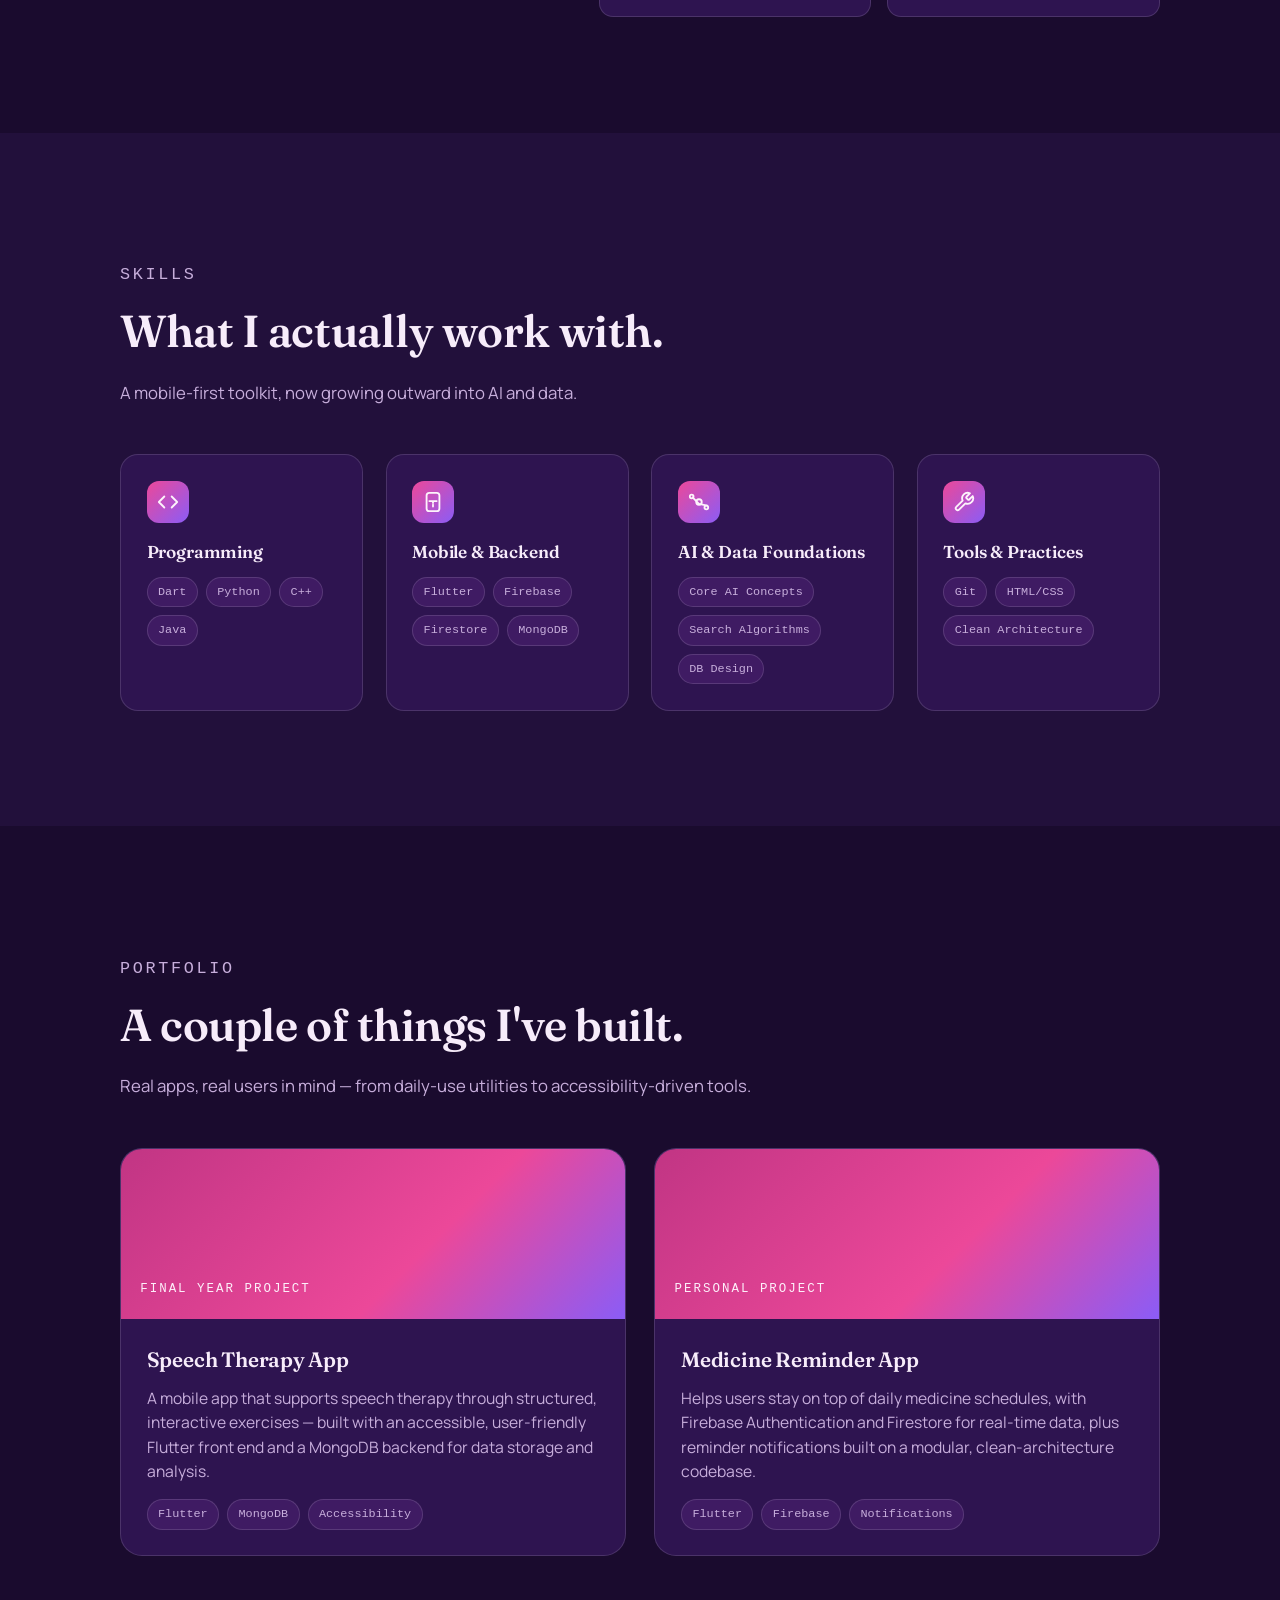
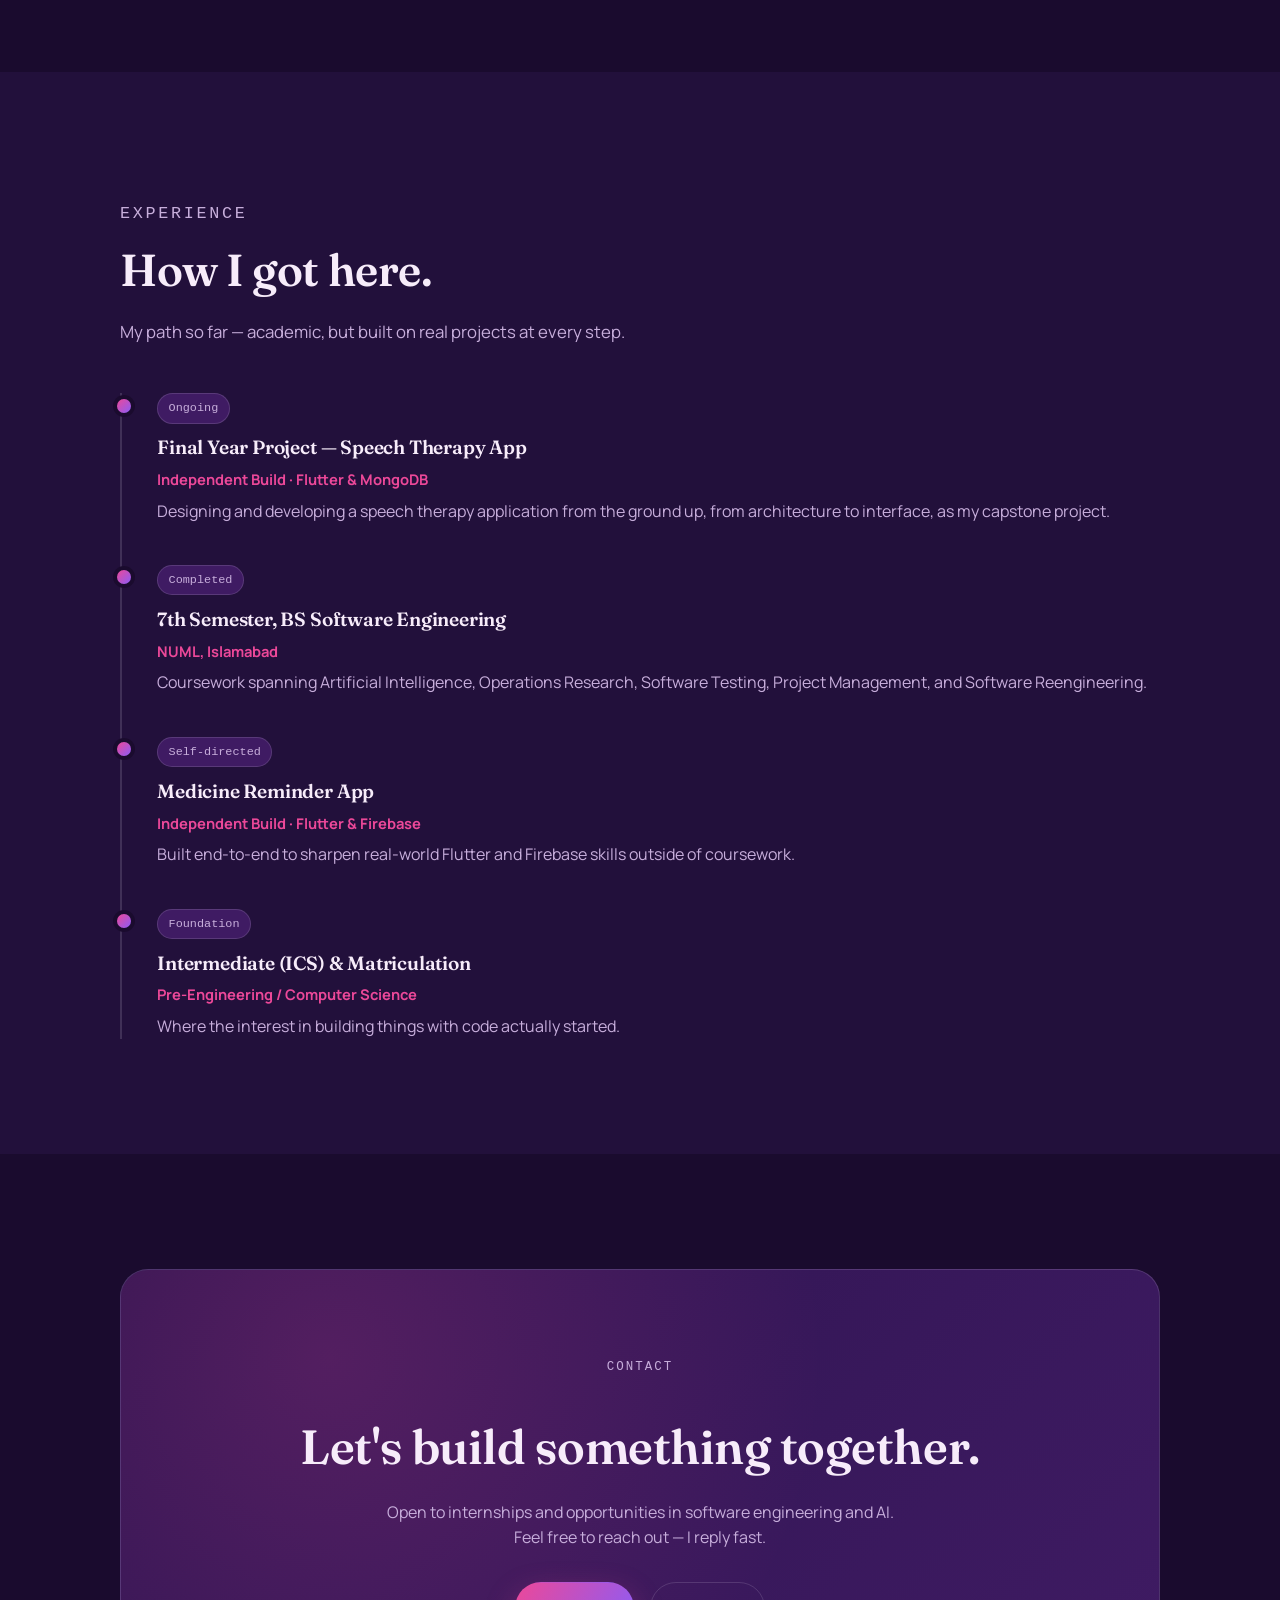
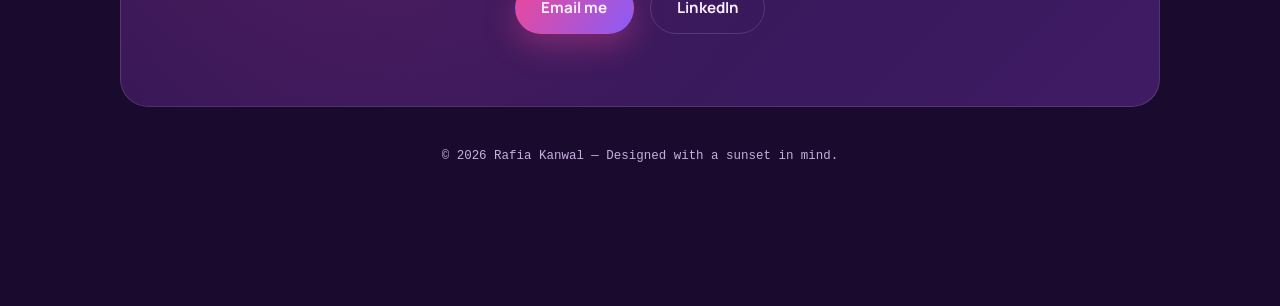
==== commit e674be62: "Rename index ed.html to index.html" ====
--- a/index.html
+++ b/index.html
@@ -6,574 +6,8 @@
 <title>Rafia Kanwal — Software Engineer</title>
 <link rel="preconnect" href="https://fonts.googleapis.com">
 <link rel="preconnect" href="https://fonts.gstatic.com" crossorigin>
-<link href="https://fonts.googleapis.com/css2?family=Fraunces:ital,opsz,wght@0,9..144,400;0,9..144,500;0,9..144,600;0,9..144,700;0,9..144,900;1,9..144,500;1,9..144,600&family=Manrope:wght@400;500;600;[...]
-<style>
-  :root{
-    --bg:#170B2E;
-    --bg-alt:#1F1038;
-    --surface:#2A1244;
-    --surface-2:#3A1750;
-    --text:#FBEEDF;
-    --text-dim:#C4B2D6;
-    --ember:#F0603A;
-    --gold:#F3AC63;
-    --rose:#C9497B;
-    --border:rgba(251,238,223,0.14);
-    --shadow:0 20px 50px rgba(9,4,20,0.45);
-
-    --font-display:'Fraunces',serif;
-    --font-body:'Manrope',sans-serif;
-    --font-mono:'Space Mono',monospace;
-
-    --nav-h:76px;
-    color-scheme: dark;
-  }
-
-  html.light-mode{
-    --bg:#FFF7EE;
-    --bg-alt:#FDEFDF;
-    --surface:#FFFFFF;
-    --surface-2:#FCEFE2;
-    --text:#2B1433;
-    --text-dim:#715C79;
-    --ember:#E14F30;
-    --gold:#D98A34;
-    --rose:#B23A69;
-    --border:rgba(43,20,51,0.12);
-    --shadow:0 20px 50px rgba(43,20,51,0.10);
-    color-scheme: light;
-  }
-
-  *{ margin:0; padding:0; box-sizing:border-box; }
-
-  html{
-    scroll-behavior:smooth;
-    scroll-padding-top: var(--nav-h);
-  }
-
-  @media (prefers-reduced-motion: reduce){
-    html{ scroll-behavior:auto; }
-    *{ animation-duration:0.01ms !important; transition-duration:0.01ms !important; }
-  }
-
-  body{
-    background:var(--bg);
-    color:var(--text);
-    font-family:var(--font-body);
-    line-height:1.55;
-    -webkit-font-smoothing:antialiased;
-    transition:background 0.4s ease, color 0.4s ease;
-    overflow-x:hidden;
-  }
-
-  a{ color:inherit; text-decoration:none; }
-  ul{ list-style:none; }
-  img{ max-width:100%; display:block; }
-  section{ position:relative; }
-
-  /* Accessible focus ring — visible on every interactive element */
-  a:focus-visible,
-  button:focus-visible{
-    outline:2px solid var(--ember);
-    outline-offset:3px;
-    border-radius:6px;
-  }
-
-  .skip-link{
-    position:absolute;
-    left:1rem; top:-60px;
-    background:var(--surface);
-    color:var(--text);
-    padding:0.7rem 1.2rem;
-    border-radius:10px;
-    border:1px solid var(--border);
-    z-index:1000;
-    font-weight:700;
-    transition:top .25s ease;
-  }
-  .skip-link:focus{ top:1rem; }
-
-  .eyebrow{
-    font-family:var(--font-mono);
-    font-size:0.78rem;
-    letter-spacing:0.16em;
-    text-transform:uppercase;
-    color:var(--ember);
-  }
-
-  h1,h2,h3{ font-family:var(--font-display); font-weight:600; letter-spacing:-0.01em; }
-
-  .btn{
-    display:inline-flex;
-    align-items:center;
-    gap:0.5rem;
-    padding:0.85rem 1.6rem;
-    border-radius:999px;
-    font-family:var(--font-body);
-    font-weight:700;
-    font-size:0.95rem;
-    border:1px solid transparent;
-    cursor:pointer;
-    transition:transform 0.25s ease, box-shadow 0.25s ease, background 0.25s ease, border-color .25s ease;
-  }
-  .btn:hover{ transform:translateY(-2px); }
-  .btn-primary{
-    background:linear-gradient(120deg, var(--ember), var(--rose));
-    color:#FFF6EC;
-    box-shadow:0 12px 30px rgba(240,96,58,0.35);
-  }
-  .btn-primary:hover{ box-shadow:0 16px 36px rgba(240,96,58,0.45); }
-  .btn-ghost{
-    background:transparent;
-    border-color:var(--border);
-    color:var(--text);
-  }
-  .btn-ghost:hover{ border-color:var(--ember); }
-
-  .btn-sm{
-    padding:0.55rem 1.1rem;
-    font-size:0.85rem;
-  }
-
-  .wrap{
-    max-width:1120px;
-    margin:0 auto;
-    padding:0 clamp(1.25rem, 4vw, 2.5rem);
-  }
-
-  /* ---------- NAV ---------- */
-  .nav{
-    position:sticky;
-    top:0;
-    z-index:100;
-    height:var(--nav-h);
-    display:flex;
-    align-items:center;
-    background:transparent;
-    border-bottom:1px solid transparent;
-    transition:background 0.35s ease, border-color 0.35s ease, backdrop-filter .35s ease;
-  }
-  .nav.scrolled{
-    background:color-mix(in srgb, var(--bg) 82%, transparent);
-    backdrop-filter:blur(14px);
-    border-bottom:1px solid var(--border);
-  }
-  .nav-inner{
-    width:100%;
-    max-width:1120px;
-    margin:0 auto;
-    padding:0 clamp(1.25rem, 4vw, 2.5rem);
-    display:flex;
-    align-items:center;
-    justify-content:space-between;
-    gap:1.5rem;
-  }
-  .logo{
-    font-family:var(--font-display);
-    font-weight:700;
-    font-size:1.3rem;
-    letter-spacing:0.02em;
-  }
-  .logo span{ color:var(--ember); }
-
-  .nav-links{
-    display:flex;
-    gap:2rem;
-    font-size:0.92rem;
-    font-weight:600;
-  }
-  .nav-links a{
-    position:relative;
-    padding:0.3rem 0;
-    color:var(--text-dim);
-    transition:color .25s ease;
-  }
-  .nav-links a[aria-current="page"]{ color:var(--text); }
-  .nav-links a::after{
-    content:"";
-    position:absolute;
-    left:0; bottom:-2px;
-    width:0%;
-    height:2px;
-    background:linear-gradient(90deg, var(--ember), var(--gold));
-    transition:width .25s ease;
-  }
-  .nav-links a:hover{ color:var(--text); }
-  .nav-links a:hover::after,
-  .nav-links a[aria-current="page"]::after{ width:100%; }
-
-  .nav-actions{ display:flex; align-items:center; gap:0.9rem; }
-
-  .theme-toggle{
-    width:44px; height:44px;
-    border-radius:50%;
-    border:1px solid var(--border);
-    background:var(--surface);
-    display:flex; align-items:center; justify-content:center;
-    cursor:pointer;
-    transition:border-color .25s ease, transform .3s ease;
-  }
-  .theme-toggle:hover{ border-color:var(--ember); }
-  .theme-toggle svg{ width:20px; height:20px; }
-  .theme-toggle .sun-icon{ display:none; }
-  html.light-mode .theme-toggle .sun-icon{ display:block; }
-  html.light-mode .theme-toggle .moon-icon{ display:none; }
-
-  .hamburger{
-    display:none;
-    width:44px; height:44px;
-    border-radius:12px;
-    border:1px solid var(--border);
-    background:var(--surface);
-    cursor:pointer;
-    flex-direction:column;
-    align-items:center;
-    justify-content:center;
-    gap:5px;
-  }
-  .hamburger span{
-    width:20px; height:2px;
-    background:var(--text);
-    border-radius:2px;
-    transition:transform .3s ease, opacity .3s ease;
-  }
-  .nav.open .hamburger span:nth-child(1){ transform:translateY(7px) rotate(45deg); }
-  .nav.open .hamburger span:nth-child(2){ opacity:0; }
-  .nav.open .hamburger span:nth-child(3){ transform:translateY(-7px) rotate(-45deg); }
-
-  .mobile-menu{
-    display:none;
-    position:absolute;
-    top:var(--nav-h);
-    left:0; right:0;
-    background:var(--bg-alt);
-    border-bottom:1px solid var(--border);
-    box-shadow:var(--shadow);
-    flex-direction:column;
-    padding:0.5rem clamp(1.25rem, 4vw, 2.5rem) 1.5rem;
-    max-height:0;
-    overflow:hidden;
-    transition:max-height .35s ease;
-  }
-  .mobile-menu a{
-    display:block;
-    padding:0.9rem 0;
-    font-weight:600;
-    font-size:1.05rem;
-    border-bottom:1px solid var(--border);
-    color:var(--text);
-  }
-  .mobile-menu .btn{ margin-top:1rem; width:100%; justify-content:center; }
-  .nav.open .mobile-menu{ max-height:460px; }
-
-  @media (max-width:840px){
-    .nav-links{ display:none; }
-    .nav-actions .btn-sm.cv-link{ display:none; }
-    .hamburger{ display:flex; }
-    .mobile-menu{ display:flex; }
-  }
-
-  /* ---------- HERO ---------- */
-  .hero{
-    min-height:calc(100svh - var(--nav-h));
-    display:flex;
-    align-items:center;
-    overflow:hidden;
-  }
-  .hero-sky{
-    position:absolute;
-    inset:0;
-    z-index:-2;
-    overflow:hidden;
-  }
-  .sky-layer{
-    position:absolute; inset:0;
-    transition:opacity .1s linear;
-  }
-  .sky-day{
-    background:
-      radial-gradient(60% 55% at 78% 28%, rgba(255,255,255,0.16), transparent 60%),
-      linear-gradient(160deg, var(--gold) 0%, var(--ember) 45%, var(--rose) 100%);
-    opacity:1;
-  }
-  .sky-night{
-    background:linear-gradient(170deg, #3A1750 0%, #1F0F38 55%, #0E0620 100%);
-    opacity:0;
-  }
-  .stars{
-    position:absolute; inset:0;
-    background-image:
-      radial-gradient(1.5px 1.5px at 15% 20%, #fff, transparent),
-      radial-gradient(1.5px 1.5px at 35% 12%, #fff, transparent),
-      radial-gradient(1px 1px at 60% 25%, #fff, transparent),
-      radial-gradient(1.5px 1.5px at 80% 15%, #fff, transparent),
-      radial-gradient(1px 1px at 92% 35%, #fff, transparent),
-      radial-gradient(1.5px 1.5px at 48% 8%, #fff, transparent),
-      radial-gradient(1px 1px at 25% 40%, #fff, transparent);
-    opacity:0;
-  }
-  .sun{
-    position:absolute;
-    left:50%;
-    top:22%;
-    width:min(220px, 30vw);
-    height:min(220px, 30vw);
-    transform:translate(-50%, 0);
-    border-radius:50%;
-    background:radial-gradient(circle at 35% 30%, #FFE8C2, var(--gold) 55%, var(--ember) 100%);
-    box-shadow:0 0 90px 10px rgba(243,172,99,0.55);
-    will-change:transform;
-  }
-  .skyline{
-    position:absolute;
-    left:0; right:0; bottom:0;
-    height:34%;
-    display:flex;
-    align-items:flex-end;
-    gap:clamp(6px, 1.4vw, 14px);
-    padding:0 6%;
-  }
-  .skyline i{
-    flex:1;
-    background:var(--bg);
-    opacity:0.92;
-    border-top-left-radius:3px;
-    border-top-right-radius:3px;
-  }
-  html.light-mode .skyline i{ background:#241333; }
-
-  .hero-content{
-    position:relative;
-    z-index:1;
-    width:100%;
-    padding-top:3rem;
-  }
-  .hero-content .eyebrow{ color:#FFEFD9; }
-  html.light-mode .hero-content .eyebrow{ color:#5B2E12; }
-
-  .hero h1{
-    font-size:clamp(2.8rem, 7.5vw, 5.4rem);
-    color:#FFF8EF;
-    margin:0.6rem 0 1.1rem;
-    line-height:0.98;
-  }
-  html.light-mode .hero h1{ color:#2A1030; }
-
-  .hero-sub{
-    max-width:34rem;
-    font-size:clamp(1.02rem, 1.6vw, 1.2rem);
-    color:#FBEADA;
-  }
-  html.light-mode .hero-sub{ color:#432A46; }
-
-  .hero-cta{
-    display:flex; gap:1rem; flex-wrap:wrap;
-    margin-top:2.2rem;
-  }
-  .hero-cta .btn-ghost{
-    border-color:rgba(255,246,236,0.5);
-    color:#FFF6EC;
-  }
-  html.light-mode .hero-cta .btn-ghost{ border-color:rgba(43,20,51,0.3); color:#2A1030; }
-
-  .scroll-cue{
-    position:absolute;
-    bottom:2.2rem; left:50%;
-    transform:translateX(-50%);
-    font-family:var(--font-mono);
-    font-size:0.72rem;
-    letter-spacing:0.14em;
-    text-transform:uppercase;
-    color:#FBEADA;
-    opacity:0.8;
-    animation:bob 2.2s ease-in-out infinite;
-  }
-  html.light-mode .scroll-cue{ color:#432A46; }
-  @keyframes bob{ 0%,100%{ transform:translate(-50%,0);} 50%{ transform:translate(-50%,8px);} }
-
-  /* ---------- SECTION SHELL ---------- */
-  .section{ padding:clamp(4.5rem, 9vw, 7.5rem) 0; }
-  .section-head{ max-width:40rem; margin-bottom:3rem; }
-  .section-head h2{ font-size:clamp(2rem, 4vw, 2.8rem); margin-top:0.5rem; }
-  .section-head p{ color:var(--text-dim); margin-top:0.9rem; font-size:1.05rem; }
-
-  /* ---------- ABOUT ---------- */
-  .about-grid{
-    display:grid;
-    grid-template-columns:0.85fr 1.15fr;
-    gap:clamp(2rem, 5vw, 4rem);
-    align-items:center;
-  }
-  @media (max-width:780px){ .about-grid{ grid-template-columns:1fr; } }
-
-  .avatar-frame{
-    aspect-ratio:1/1;
-    border-radius:28px;
-    background:linear-gradient(150deg, var(--gold), var(--ember) 55%, var(--rose));
-    display:flex; align-items:center; justify-content:center;
-    box-shadow:var(--shadow);
-    position:relative;
-    overflow:hidden;
-  }
-  .avatar-frame::after{
-    content:"";
-    position:absolute; inset:0;
-    background:radial-gradient(circle at 30% 20%, rgba(255,255,255,0.35), transparent 55%);
-  }
-  .avatar-frame img{
-    width:100%;
-    height:100%;
-    object-fit:cover;
-    z-index:1;
-  }
-  .avatar-frame span{
-    font-family:var(--font-display);
-    font-size:clamp(4rem, 10vw, 7rem);
-    font-weight:700;
-    color:#FFF8EF;
-    letter-spacing:-0.02em;
-    z-index:1;
-  }
-
-  .about-text p{ margin-bottom:1.1rem; color:var(--text-dim); font-size:1.05rem; }
-  .about-text strong{ color:var(--text); }
-
-  .about-facts{
-    display:grid;
-    grid-template-columns:repeat(2, 1fr);
-    gap:1rem;
-    margin-top:1.8rem;
-  }
-  .fact{
-    background:var(--surface);
-    border:1px solid var(--border);
-    border-radius:14px;
-    padding:1rem 1.2rem;
-  }
-  .fact .fact-label{ font-family:var(--font-mono); font-size:0.7rem; letter-spacing:0.1em; text-transform:uppercase; color:var(--ember); }
-  .fact .fact-value{ font-weight:700; margin-top:0.3rem; }
-
-  /* ---------- SKILLS ---------- */
-  .skills-grid{
-    display:grid;
-    grid-template-columns:repeat(auto-fit, minmax(230px, 1fr));
-    gap:1.4rem;
-  }
-  .skill-card{
-    background:var(--surface);
-    border:1px solid var(--border);
-    border-radius:18px;
-    padding:1.6rem;
-    transition:transform .3s ease, box-shadow .3s ease, border-color .3s ease;
-  }
-  .skill-card:hover{
-    transform:translateY(-4px);
-    box-shadow:var(--shadow);
-    border-color:var(--ember);
-  }
-  .skill-card .icon{
-    width:42px; height:42px;
-    border-radius:12px;
-    background:linear-gradient(135deg, var(--ember), var(--gold));
-    display:flex; align-items:center; justify-content:center;
-    margin-bottom:1rem;
-  }
-  .skill-card .icon svg{ width:22px; height:22px; color:#FFF6EC; }
-  .skill-card h3{ font-size:1.08rem; margin-bottom:0.7rem; }
-  .tag-row{ display:flex; flex-wrap:wrap; gap:0.5rem; }
-  .tag{
-    font-family:var(--font-mono);
-    font-size:0.74rem;
-    padding:0.32rem 0.65rem;
-    border-radius:999px;
-    background:var(--surface-2);
-    color:var(--text-dim);
-    border:1px solid var(--border);
-  }
-
-  /* ---------- WORK ---------- */
-  .work-grid{
-    display:grid;
-    grid-template-columns:repeat(2, 1fr);
-    gap:1.8rem;
-  }
-  @media (max-width:780px){ .work-grid{ grid-template-columns:1fr; } }
-
-  .project-card{
-    background:var(--surface);
-    border:1px solid var(--border);
-    border-radius:22px;
-    overflow:hidden;
-    display:flex;
-    flex-direction:column;
-    transition:transform .35s ease, box-shadow .35s ease;
-  }
-  .project-card:hover{ transform:translateY(-6px); box-shadow:var(--shadow); }
-  .project-cover{
-    height:170px;
-    background:linear-gradient(135deg, var(--rose), var(--ember) 60%, var(--gold));
-    position:relative;
-    display:flex; align-items:flex-end;
-    padding:1.2rem;
-  }
-  .project-cover .eyebrow{ color:#FFF3E4; }
-  .project-body{ padding:1.6rem; flex:1; display:flex; flex-direction:column; }
-  .project-body h3{ font-size:1.3rem; margin-bottom:0.6rem; }
-  .project-body p{ color:var(--text-dim); font-size:0.98rem; margin-bottom:1rem; flex:1; }
-
-  /* ---------- EXPERIENCE / TIMELINE ---------- */
-  .timeline{
-    position:relative;
-    padding-left:2.2rem;
-    border-left:2px solid var(--border);
-  }
-  .timeline-item{
-    position:relative;
-    padding-bottom:2.6rem;
-  }
-  .timeline-item:last-child{ padding-bottom:0; }
-  .timeline-item::before{
-    content:"";
-    position:absolute;
-    left:-2.51rem;
-    top:0.35rem;
-    width:14px; height:14px;
-    border-radius:50%;
-    background:linear-gradient(135deg, var(--ember), var(--gold));
-    box-shadow:0 0 0 4px var(--bg);
-  }
-  .timeline-item .tag{ margin-bottom:0.6rem; display:inline-block; }
-  .timeline-item h3{ font-size:1.2rem; margin-bottom:0.3rem; }
-  .timeline-item .org{ color:var(--ember); font-weight:700; font-size:0.92rem; margin-bottom:0.5rem; }
-  .timeline-item p{ color:var(--text-dim); }
-
-  /* ---------- CONTACT ---------- */
-  .contact-panel{
-    background:linear-gradient(135deg, var(--surface), var(--surface-2));
-    border:1px solid var(--border);
-    border-radius:28px;
-    padding:clamp(2.5rem, 6vw, 4.5rem);
-    text-align:center;
-    position:relative;
-    overflow:hidden;
-  }
-  .contact-panel::before{
-    content:"";
-    position:absolute; inset:0;
-    background:radial-gradient(circle at 20% 20%, rgba(240,96,58,0.18), transparent 55%);
-  }
-  .contact-panel h2{ font-size:clamp(2rem, 4.5vw, 3rem); position:relative; }
-  .contact-panel p{ color:var(--text-dim); max-width:32rem; margin:1rem auto 2rem; position:relative; }
-  .contact-actions{ display:flex; gap:1rem; justify-content:center; flex-wrap:wrap; position:relative; }
-
-  footer{
-    text-align:center;
-    padding:2.5rem 0 1.5rem;
-    color:var(--text-dim);
-    font-family:var(--font-mono);
-    font-size:0.78rem;
-  }
-</style>
+<link href="https://fonts.googleapis.com/css2?family=Fraunces:ital,opsz,wght@0,9..144,400;0,9..144,500;0,9..144,600;0,9..144,700;0,9..144,900;1,9..144,500;1,9..144,600&family=Manrope:wght@400;500;600;700&display=swap" rel="stylesheet">
+<link rel="stylesheet" href="cssofresume.css">
 </head>
 <body>
 
@@ -592,8 +26,8 @@
     <div class="nav-actions">
       <a href="./Rafia_Kanwal_Resume.pdf" class="btn btn-ghost btn-sm cv-link" download>Résumé</a>
       <button class="theme-toggle" id="theme-toggle" aria-label="Toggle light and dark mode">
-        <svg class="moon-icon" viewBox="0 0 24 24" fill="none" stroke="currentColor" stroke-width="2" stroke-linecap="round" stroke-linejoin="round"><path d="M21 12.8A9 9 0 1 1 11.2 3a7 7 0 0 0 9.8 9.[...]
-        <svg class="sun-icon" viewBox="0 0 24 24" fill="none" stroke="currentColor" stroke-width="2" stroke-linecap="round" stroke-linejoin="round"><circle cx="12" cy="12" r="4.2"/><path d="M12 2.5v2.[...]
+        <svg class="moon-icon" viewBox="0 0 24 24" fill="none" stroke="currentColor" stroke-width="2" stroke-linecap="round" stroke-linejoin="round"><path d="M21 12.8A9 9 0 1 1 11.2 3a7 7 0 0 0 9.8 9.8"/></svg>
+        <svg class="sun-icon" viewBox="0 0 24 24" fill="none" stroke="currentColor" stroke-width="2" stroke-linecap="round" stroke-linejoin="round"><circle cx="12" cy="12" r="4.2"/><path d="M12 2.5v2m0 13v2m9.5-9.5h-2m-13 0h-2m12.4-6.9l-1.4-1.4m-9 9l-1.4-1.4m12.4 0l-1.4 1.4m-9-9l-1.4 1.4"/></svg>
       </button>
       <button class="hamburger" id="hamburger" aria-label="Open menu" aria-expanded="false">
         <span></span><span></span><span></span>
@@ -634,12 +68,12 @@
 
 <section class="section" id="about">
   <div class="wrap about-grid">
-    <div class="avatar-frame"><img src="./pfp2.jpeg" alt="Rafia Kanwal"></div>
+    <div class="avatar-frame"><span>RK</span></div>
     <div class="about-text">
       <p class="eyebrow">About me</p>
       <h2 style="margin:0.6rem 0 1.2rem;">Building software that stays out of people's way.</h2>
-      <p><strong>I'm a final-year Software Engineering student at NUML, Islamabad</strong>, with a strong foundation in software engineering principles and a habit of writing clean, structured, mainta[...]
-      <p>My main craft is <strong>Flutter and Firebase mobile development</strong> — I like turning a real problem into an app people actually want to open twice. Lately I've been pairing that with [...]
+      <p><strong>I'm a final-year Software Engineering student at NUML, Islamabad</strong>, with a strong foundation in software engineering principles and a habit of writing clean, structured, maintainable code. I learn fast, ship faster, and genuinely enjoy the craft.</p>
+      <p>My main craft is <strong>Flutter and Firebase mobile development</strong> — I like turning a real problem into an app people actually want to open twice. Lately I've been pairing that with Python and core AI concepts to solve harder problems.</p>
       <p>Whether it's a reminder app or a therapy tool, I care about the same thing: does this genuinely make someone's day easier.</p>
       <div class="about-facts">
         <div class="fact"><div class="fact-label">Based in</div><div class="fact-value">Rawalpindi, Pakistan</div></div>
@@ -660,28 +94,28 @@
     </div>
     <div class="skills-grid">
       <div class="skill-card">
-        <div class="icon"><svg viewBox="0 0 24 24" fill="none" stroke="currentColor" stroke-width="2" stroke-linecap="round" stroke-linejoin="round"><polyline points="16 18 22 12 16 6"/><polyline poin[...]
+        <div class="icon"><svg viewBox="0 0 24 24" fill="none" stroke="currentColor" stroke-width="2" stroke-linecap="round" stroke-linejoin="round"><polyline points="16 18 22 12 16 6"/><polyline points="8 18 2 12 8 6"/></svg></div>
         <h3>Programming</h3>
         <div class="tag-row">
           <span class="tag">Dart</span><span class="tag">Python</span><span class="tag">C++</span><span class="tag">Java</span>
         </div>
       </div>
       <div class="skill-card">
-        <div class="icon"><svg viewBox="0 0 24 24" fill="none" stroke="currentColor" stroke-width="2" stroke-linecap="round" stroke-linejoin="round"><rect x="5" y="2" width="14" height="20" rx="3" ry=[...]
+        <div class="icon"><svg viewBox="0 0 24 24" fill="none" stroke="currentColor" stroke-width="2" stroke-linecap="round" stroke-linejoin="round"><rect x="5" y="2" width="14" height="20" rx="3" ry="3"/><path d="M12 13v-2m0 6v-2m-4-4h8"/></svg></div>
         <h3>Mobile &amp; Backend</h3>
         <div class="tag-row">
           <span class="tag">Flutter</span><span class="tag">Firebase</span><span class="tag">Firestore</span><span class="tag">MongoDB</span>
         </div>
       </div>
       <div class="skill-card">
-        <div class="icon"><svg viewBox="0 0 24 24" fill="none" stroke="currentColor" stroke-width="2" stroke-linecap="round" stroke-linejoin="round"><circle cx="12" cy="12" r="3"/><circle cx="4" cy="6[...]
+        <div class="icon"><svg viewBox="0 0 24 24" fill="none" stroke="currentColor" stroke-width="2" stroke-linecap="round" stroke-linejoin="round"><circle cx="12" cy="12" r="3"/><circle cx="4" cy="6" r="2"/><circle cx="20" cy="18" r="2"/><path d="M5 7l7 7m0 0l9 2"/></svg></div>
         <h3>AI &amp; Data Foundations</h3>
         <div class="tag-row">
           <span class="tag">Core AI Concepts</span><span class="tag">Search Algorithms</span><span class="tag">DB Design</span>
         </div>
       </div>
       <div class="skill-card">
-        <div class="icon"><svg viewBox="0 0 24 24" fill="none" stroke="currentColor" stroke-width="2" stroke-linecap="round" stroke-linejoin="round"><path d="M14.7 6.3a1 1 0 0 0 0 1.4l1.6 1.6a1 1 0 0 [...]
+        <div class="icon"><svg viewBox="0 0 24 24" fill="none" stroke="currentColor" stroke-width="2" stroke-linecap="round" stroke-linejoin="round"><path d="M14.7 6.3a1 1 0 0 0 0 1.4l1.6 1.6a1 1 0 0 0 1.4 0l3.77-3.77a6 6 0 0 1-7.94 7.94l-6.91 6.91a2.12 2.12 0 1 1-3-3l6.91-6.91a6 6 0 0 1 7.94-7.94l-3.76 3.76z"/></svg></div>
         <h3>Tools &amp; Practices</h3>
         <div class="tag-row">
           <span class="tag">Git</span><span class="tag">HTML/CSS</span><span class="tag">Clean Architecture</span>
@@ -703,7 +137,7 @@
         <div class="project-cover"><span class="eyebrow">Final Year Project</span></div>
         <div class="project-body">
           <h3>Speech Therapy App</h3>
-          <p>A mobile app that supports speech therapy through structured, interactive exercises — built with an accessible, user-friendly Flutter front end and a MongoDB backend for data storage an[...]
+          <p>A mobile app that supports speech therapy through structured, interactive exercises — built with an accessible, user-friendly Flutter front end and a MongoDB backend for data storage and analysis.</p>
           <div class="tag-row">
             <span class="tag">Flutter</span><span class="tag">MongoDB</span><span class="tag">Accessibility</span>
           </div>
@@ -713,7 +147,7 @@
         <div class="project-cover"><span class="eyebrow">Personal Project</span></div>
         <div class="project-body">
           <h3>Medicine Reminder App</h3>
-          <p>Helps users stay on top of daily medicine schedules, with Firebase Authentication and Firestore for real-time data, plus reminder notifications built on a modular, clean-architecture foun[...]
+          <p>Helps users stay on top of daily medicine schedules, with Firebase Authentication and Firestore for real-time data, plus reminder notifications built on a modular, clean-architecture codebase.</p>
           <div class="tag-row">
             <span class="tag">Flutter</span><span class="tag">Firebase</span><span class="tag">Notifications</span>
           </div>
@@ -777,13 +211,11 @@
 </main>
 
 <script>
-  // Sticky nav shadow state
   const nav = document.getElementById('nav');
   window.addEventListener('scroll', () => {
     nav.classList.toggle('scrolled', window.scrollY > 8);
   }, { passive:true });
 
-  // Hamburger / mobile menu
   const hamburger = document.getElementById('hamburger');
   hamburger.addEventListener('click', () => {
     const isOpen = nav.classList.toggle('open');
@@ -796,13 +228,11 @@
     });
   });
 
-  // Theme toggle
   const themeToggle = document.getElementById('theme-toggle');
   themeToggle.addEventListener('click', () => {
     document.documentElement.classList.toggle('light-mode');
   });
 
-  // Highlight the current section in the nav as you scroll
   const sectionIds = ['about','skills','work','experience','contact'];
   const navLinks = Array.from(document.querySelectorAll('.nav-links a'));
   const sectionObserver = new IntersectionObserver((entries) => {
@@ -820,7 +250,6 @@
     if (el) sectionObserver.observe(el);
   });
 
-  // Build skyline bars (like stacked app cards) once
   const skyline = document.getElementById('skyline');
   const barCount = 22;
   for (let i = 0; i < barCount; i++) {
@@ -830,7 +259,6 @@
     skyline.appendChild(bar);
   }
 
-  // Sunset scroll effect, confined to hero height
   const hero = document.getElementById('hero');
   const skyNight = document.getElementById('sky-night');
   const stars = document.getElementById('stars');
--- a/cssofresume.css
+++ b/cssofresume.css
@@ -0,0 +1,558 @@
+:root{
+  --bg:#1A0B2E;
+  --bg-alt:#22103B;
+  --surface:#2E1450;
+  --surface-2:#3F1B63;
+  --text:#F7ECFA;
+  --text-dim:#C7AEDB;
+  --violet:#8B5CF6;
+  --magenta:#EC4899;
+  --fuchsia:#C13584;
+  --border:rgba(247,236,250,0.14);
+  --shadow:0 20px 50px rgba(9,4,20,0.45);
+
+  --font-display:'Fraunces',serif;
+  --font-body:'Manrope',sans-serif;
+  --font-mono:'Space Mono',monospace;
+
+  --nav-h:76px;
+  color-scheme: dark;
+}
+
+html.light-mode{
+  --bg:#FDF3FB;
+  --bg-alt:#FBEAF7;
+  --surface:#FFFFFF;
+  --surface-2:#FBEAF7;
+  --text:#2E1245;
+  --text-dim:#7A5C8F;
+  --violet:#7C3AED;
+  --magenta:#DB2777;
+  --fuchsia:#B0348C;
+  --border:rgba(46,18,69,0.12);
+  --shadow:0 20px 50px rgba(46,18,69,0.10);
+  color-scheme: light;
+}
+
+*{ margin:0; padding:0; box-sizing:border-box; }
+
+html{
+  scroll-behavior:smooth;
+  scroll-padding-top: var(--nav-h);
+}
+
+@media (prefers-reduced-motion: reduce){
+  html{ scroll-behavior:auto; }
+  *{ animation-duration:0.01ms !important; transition-duration:0.01ms !important; }
+}
+
+body{
+  background:var(--bg);
+  color:var(--text);
+  font-family:var(--font-body);
+  line-height:1.55;
+  -webkit-font-smoothing:antialiased;
+  transition:background 0.4s ease, color 0.4s ease;
+  overflow-x:hidden;
+}
+
+a{ color:inherit; text-decoration:none; }
+ul{ list-style:none; }
+img{ max-width:100%; display:block; }
+section{ position:relative; }
+
+a:focus-visible,
+button:focus-visible{
+  outline:2px solid var(--magenta);
+  outline-offset:3px;
+  border-radius:6px;
+}
+
+.skip-link{
+  position:absolute;
+  left:1rem; top:-60px;
+  background:var(--surface);
+  color:var(--text);
+  padding:0.7rem 1.2rem;
+  border-radius:10px;
+  border:1px solid var(--border);
+  z-index:1000;
+  font-weight:700;
+  transition:top .25s ease;
+}
+.skip-link:focus{ top:1rem; }
+
+.eyebrow{
+  font-family:var(--font-mono);
+  font-size:0.78rem;
+  letter-spacing:0.16em;
+  text-transform:uppercase;
+  color:var(--magenta);
+}
+
+h1,h2,h3{ font-family:var(--font-display); font-weight:600; letter-spacing:-0.01em; }
+
+.btn{
+  display:inline-flex;
+  align-items:center;
+  gap:0.5rem;
+  padding:0.85rem 1.6rem;
+  border-radius:999px;
+  font-family:var(--font-body);
+  font-weight:700;
+  font-size:0.95rem;
+  border:1px solid transparent;
+  cursor:pointer;
+  transition:transform 0.25s ease, box-shadow 0.25s ease, background 0.25s ease, border-color .25s ease;
+}
+.btn:hover{ transform:translateY(-2px); }
+.btn-primary{
+  background:linear-gradient(120deg, var(--magenta), var(--violet));
+  color:#FDF3FB;
+  box-shadow:0 12px 30px rgba(236,72,153,0.35);
+}
+.btn-primary:hover{ box-shadow:0 16px 36px rgba(236,72,153,0.45); }
+.btn-ghost{
+  background:transparent;
+  border-color:var(--border);
+  color:var(--text);
+}
+.btn-ghost:hover{ border-color:var(--magenta); }
+
+.btn-sm{
+  padding:0.55rem 1.1rem;
+  font-size:0.85rem;
+}
+
+.wrap{
+  max-width:1120px;
+  margin:0 auto;
+  padding:0 clamp(1.25rem, 4vw, 2.5rem);
+}
+
+/* ---------- NAV ---------- */
+.nav{
+  position:sticky;
+  top:0;
+  z-index:100;
+  height:var(--nav-h);
+  display:flex;
+  align-items:center;
+  background:transparent;
+  border-bottom:1px solid transparent;
+  transition:background 0.35s ease, border-color 0.35s ease, backdrop-filter .35s ease;
+}
+.nav.scrolled{
+  background:color-mix(in srgb, var(--bg) 82%, transparent);
+  backdrop-filter:blur(14px);
+  border-bottom:1px solid var(--border);
+}
+.nav-inner{
+  width:100%;
+  max-width:1120px;
+  margin:0 auto;
+  padding:0 clamp(1.25rem, 4vw, 2.5rem);
+  display:flex;
+  align-items:center;
+  justify-content:space-between;
+  gap:1.5rem;
+}
+.logo{
+  font-family:var(--font-display);
+  font-weight:700;
+  font-size:1.3rem;
+  letter-spacing:0.02em;
+}
+.logo span{ color:var(--magenta); }
+
+.nav-links{
+  display:flex;
+  gap:2rem;
+  font-size:0.92rem;
+  font-weight:600;
+}
+.nav-links a{
+  position:relative;
+  padding:0.3rem 0;
+  color:var(--text-dim);
+  transition:color .25s ease;
+}
+.nav-links a[aria-current="page"]{ color:var(--text); }
+.nav-links a::after{
+  content:"";
+  position:absolute;
+  left:0; bottom:-2px;
+  width:0%;
+  height:2px;
+  background:linear-gradient(90deg, var(--magenta), var(--violet));
+  transition:width .25s ease;
+}
+.nav-links a:hover{ color:var(--text); }
+.nav-links a:hover::after,
+.nav-links a[aria-current="page"]::after{ width:100%; }
+
+.nav-actions{ display:flex; align-items:center; gap:0.9rem; }
+
+.theme-toggle{
+  width:44px; height:44px;
+  border-radius:50%;
+  border:1px solid var(--border);
+  background:var(--surface);
+  display:flex; align-items:center; justify-content:center;
+  cursor:pointer;
+  transition:border-color .25s ease, transform .3s ease;
+}
+.theme-toggle:hover{ border-color:var(--magenta); }
+.theme-toggle svg{ width:20px; height:20px; }
+.theme-toggle .sun-icon{ display:none; }
+html.light-mode .theme-toggle .sun-icon{ display:block; }
+html.light-mode .theme-toggle .moon-icon{ display:none; }
+
+.hamburger{
+  display:none;
+  width:44px; height:44px;
+  border-radius:12px;
+  border:1px solid var(--border);
+  background:var(--surface);
+  cursor:pointer;
+  flex-direction:column;
+  align-items:center;
+  justify-content:center;
+  gap:5px;
+}
+.hamburger span{
+  width:20px; height:2px;
+  background:var(--text);
+  border-radius:2px;
+  transition:transform .3s ease, opacity .3s ease;
+}
+.nav.open .hamburger span:nth-child(1){ transform:translateY(7px) rotate(45deg); }
+.nav.open .hamburger span:nth-child(2){ opacity:0; }
+.nav.open .hamburger span:nth-child(3){ transform:translateY(-7px) rotate(-45deg); }
+
+.mobile-menu{
+  display:none;
+  position:absolute;
+  top:var(--nav-h);
+  left:0; right:0;
+  background:var(--bg-alt);
+  border-bottom:1px solid var(--border);
+  box-shadow:var(--shadow);
+  flex-direction:column;
+  padding:0.5rem clamp(1.25rem, 4vw, 2.5rem) 1.5rem;
+  max-height:0;
+  overflow:hidden;
+  transition:max-height .35s ease;
+}
+.mobile-menu a{
+  display:block;
+  padding:0.9rem 0;
+  font-weight:600;
+  font-size:1.05rem;
+  border-bottom:1px solid var(--border);
+  color:var(--text);
+}
+.mobile-menu .btn{ margin-top:1rem; width:100%; justify-content:center; }
+.nav.open .mobile-menu{ max-height:460px; }
+
+@media (max-width:840px){
+  .nav-links{ display:none; }
+  .nav-actions .btn-sm.cv-link{ display:none; }
+  .hamburger{ display:flex; }
+  .mobile-menu{ display:flex; }
+}
+
+/* ---------- HERO ---------- */
+.hero{
+  min-height:calc(100svh - var(--nav-h));
+  display:flex;
+  align-items:center;
+  overflow:hidden;
+}
+.hero-sky{
+  position:absolute;
+  inset:0;
+  z-index:-2;
+  overflow:hidden;
+}
+.sky-layer{
+  position:absolute; inset:0;
+  transition:opacity .1s linear;
+}
+.sky-day{
+  background:
+    radial-gradient(60% 55% at 78% 28%, rgba(255,255,255,0.16), transparent 60%),
+    linear-gradient(160deg, #F9A8D4 0%, var(--magenta) 40%, var(--violet) 100%);
+  opacity:1;
+}
+.sky-night{
+  background:linear-gradient(170deg, #4C1D75 0%, #2A0F4A 55%, #150826 100%);
+  opacity:0;
+}
+.stars{
+  position:absolute; inset:0;
+  background-image:
+    radial-gradient(1.5px 1.5px at 15% 20%, #fff, transparent),
+    radial-gradient(1.5px 1.5px at 35% 12%, #fff, transparent),
+    radial-gradient(1px 1px at 60% 25%, #fff, transparent),
+    radial-gradient(1.5px 1.5px at 80% 15%, #fff, transparent),
+    radial-gradient(1px 1px at 92% 35%, #fff, transparent),
+    radial-gradient(1.5px 1.5px at 48% 8%, #fff, transparent),
+    radial-gradient(1px 1px at 25% 40%, #fff, transparent);
+  opacity:0;
+}
+.sun{
+  position:absolute;
+  left:50%;
+  top:22%;
+  width:min(220px, 30vw);
+  height:min(220px, 30vw);
+  transform:translate(-50%, 0);
+  border-radius:50%;
+  background:radial-gradient(circle at 35% 30%, #FDE6F5, #F472B6 55%, var(--fuchsia) 100%);
+  box-shadow:0 0 90px 10px rgba(244,114,182,0.55);
+  will-change:transform;
+}
+.skyline{
+  position:absolute;
+  left:0; right:0; bottom:0;
+  height:34%;
+  display:flex;
+  align-items:flex-end;
+  gap:clamp(6px, 1.4vw, 14px);
+  padding:0 6%;
+}
+.skyline i{
+  flex:1;
+  background:var(--bg);
+  opacity:0.92;
+  border-top-left-radius:3px;
+  border-top-right-radius:3px;
+}
+html.light-mode .skyline i{ background:#2E1245; }
+
+.hero-content{
+  position:relative;
+  z-index:1;
+  width:100%;
+  padding-top:3rem;
+}
+.hero-content .eyebrow{ color:#FCE7F7; }
+html.light-mode .hero-content .eyebrow{ color:#5B1541; }
+
+.hero h1{
+  font-size:clamp(2.8rem, 7.5vw, 5.4rem);
+  color:#FFF8FD;
+  margin:0.6rem 0 1.1rem;
+  line-height:0.98;
+}
+html.light-mode .hero h1{ color:#2A1030; }
+
+.hero-sub{
+  max-width:34rem;
+  font-size:clamp(1.02rem, 1.6vw, 1.2rem);
+  color:#F8E4F3;
+}
+html.light-mode .hero-sub{ color:#432A46; }
+
+.hero-cta{
+  display:flex; gap:1rem; flex-wrap:wrap;
+  margin-top:2.2rem;
+}
+.hero-cta .btn-ghost{
+  border-color:rgba(253,243,251,0.5);
+  color:#FDF3FB;
+}
+html.light-mode .hero-cta .btn-ghost{ border-color:rgba(43,20,51,0.3); color:#2A1030; }
+
+.scroll-cue{
+  position:absolute;
+  bottom:2.2rem; left:50%;
+  transform:translateX(-50%);
+  font-family:var(--font-mono);
+  font-size:0.72rem;
+  letter-spacing:0.14em;
+  text-transform:uppercase;
+  color:#F8E4F3;
+  opacity:0.8;
+  animation:bob 2.2s ease-in-out infinite;
+}
+html.light-mode .scroll-cue{ color:#432A46; }
+@keyframes bob{ 0%,100%{ transform:translate(-50%,0);} 50%{ transform:translate(-50%,8px);} }
+
+/* ---------- SECTION SHELL ---------- */
+.section{ padding:clamp(4.5rem, 9vw, 7.5rem) 0; }
+.section-head{ max-width:40rem; margin-bottom:3rem; }
+.section-head h2{ font-size:clamp(2rem, 4vw, 2.8rem); margin-top:0.5rem; }
+.section-head p{ color:var(--text-dim); margin-top:0.9rem; font-size:1.05rem; }
+
+/* ---------- ABOUT ---------- */
+.about-grid{
+  display:grid;
+  grid-template-columns:0.85fr 1.15fr;
+  gap:clamp(2rem, 5vw, 4rem);
+  align-items:center;
+}
+@media (max-width:780px){ .about-grid{ grid-template-columns:1fr; } }
+
+.avatar-frame{
+  aspect-ratio:1/1;
+  border-radius:28px;
+  background:linear-gradient(150deg, var(--violet), var(--magenta) 55%, var(--fuchsia));
+  display:flex; align-items:center; justify-content:center;
+  box-shadow:var(--shadow);
+  position:relative;
+  overflow:hidden;
+}
+.avatar-frame::after{
+  content:"";
+  position:absolute; inset:0;
+  background:radial-gradient(circle at 30% 20%, rgba(255,255,255,0.35), transparent 55%);
+}
+.avatar-frame span{
+  font-family:var(--font-display);
+  font-size:clamp(4rem, 10vw, 7rem);
+  font-weight:700;
+  color:#FFF8FD;
+  letter-spacing:-0.02em;
+  z-index:1;
+}
+
+.about-text p{ margin-bottom:1.1rem; color:var(--text-dim); font-size:1.05rem; }
+.about-text strong{ color:var(--text); }
+
+.about-facts{
+  display:grid;
+  grid-template-columns:repeat(2, 1fr);
+  gap:1rem;
+  margin-top:1.8rem;
+}
+.fact{
+  background:var(--surface);
+  border:1px solid var(--border);
+  border-radius:14px;
+  padding:1rem 1.2rem;
+}
+.fact .fact-label{ font-family:var(--font-mono); font-size:0.7rem; letter-spacing:0.1em; text-transform:uppercase; color:var(--magenta); }
+.fact .fact-value{ font-weight:700; margin-top:0.3rem; }
+
+/* ---------- SKILLS ---------- */
+.skills-grid{
+  display:grid;
+  grid-template-columns:repeat(auto-fit, minmax(230px, 1fr));
+  gap:1.4rem;
+}
+.skill-card{
+  background:var(--surface);
+  border:1px solid var(--border);
+  border-radius:18px;
+  padding:1.6rem;
+  transition:transform .3s ease, box-shadow .3s ease, border-color .3s ease;
+}
+.skill-card:hover{
+  transform:translateY(-4px);
+  box-shadow:var(--shadow);
+  border-color:var(--magenta);
+}
+.skill-card .icon{
+  width:42px; height:42px;
+  border-radius:12px;
+  background:linear-gradient(135deg, var(--magenta), var(--violet));
+  display:flex; align-items:center; justify-content:center;
+  margin-bottom:1rem;
+}
+.skill-card .icon svg{ width:22px; height:22px; color:#FDF3FB; }
+.skill-card h3{ font-size:1.08rem; margin-bottom:0.7rem; }
+.tag-row{ display:flex; flex-wrap:wrap; gap:0.5rem; }
+.tag{
+  font-family:var(--font-mono);
+  font-size:0.74rem;
+  padding:0.32rem 0.65rem;
+  border-radius:999px;
+  background:var(--surface-2);
+  color:var(--text-dim);
+  border:1px solid var(--border);
+}
+
+/* ---------- WORK ---------- */
+.work-grid{
+  display:grid;
+  grid-template-columns:repeat(2, 1fr);
+  gap:1.8rem;
+}
+@media (max-width:780px){ .work-grid{ grid-template-columns:1fr; } }
+
+.project-card{
+  background:var(--surface);
+  border:1px solid var(--border);
+  border-radius:22px;
+  overflow:hidden;
+  display:flex;
+  flex-direction:column;
+  transition:transform .35s ease, box-shadow .35s ease;
+}
+.project-card:hover{ transform:translateY(-6px); box-shadow:var(--shadow); }
+.project-cover{
+  height:170px;
+  background:linear-gradient(135deg, var(--fuchsia), var(--magenta) 60%, var(--violet));
+  position:relative;
+  display:flex; align-items:flex-end;
+  padding:1.2rem;
+}
+.project-cover .eyebrow{ color:#FDF0FA; }
+.project-body{ padding:1.6rem; flex:1; display:flex; flex-direction:column; }
+.project-body h3{ font-size:1.3rem; margin-bottom:0.6rem; }
+.project-body p{ color:var(--text-dim); font-size:0.98rem; margin-bottom:1rem; flex:1; }
+
+/* ---------- EXPERIENCE / TIMELINE ---------- */
+.timeline{
+  position:relative;
+  padding-left:2.2rem;
+  border-left:2px solid var(--border);
+}
+.timeline-item{
+  position:relative;
+  padding-bottom:2.6rem;
+}
+.timeline-item:last-child{ padding-bottom:0; }
+.timeline-item::before{
+  content:"";
+  position:absolute;
+  left:-2.51rem;
+  top:0.35rem;
+  width:14px; height:14px;
+  border-radius:50%;
+  background:linear-gradient(135deg, var(--magenta), var(--violet));
+  box-shadow:0 0 0 4px var(--bg);
+}
+.timeline-item .tag{ margin-bottom:0.6rem; display:inline-block; }
+.timeline-item h3{ font-size:1.2rem; margin-bottom:0.3rem; }
+.timeline-item .org{ color:var(--magenta); font-weight:700; font-size:0.92rem; margin-bottom:0.5rem; }
+.timeline-item p{ color:var(--text-dim); }
+
+/* ---------- CONTACT ---------- */
+.contact-panel{
+  background:linear-gradient(135deg, var(--surface), var(--surface-2));
+  border:1px solid var(--border);
+  border-radius:28px;
+  padding:clamp(2.5rem, 6vw, 4.5rem);
+  text-align:center;
+  position:relative;
+  overflow:hidden;
+}
+.contact-panel::before{
+  content:"";
+  position:absolute; inset:0;
+  background:radial-gradient(circle at 20% 20%, rgba(236,72,153,0.18), transparent 55%);
+}
+.contact-panel h2{ font-size:clamp(2rem, 4.5vw, 3rem); position:relative; }
+.contact-panel p{ color:var(--text-dim); max-width:32rem; margin:1rem auto 2rem; position:relative; }
+.contact-actions{ display:flex; gap:1rem; justify-content:center; flex-wrap:wrap; position:relative; }
+
+footer{
+  text-align:center;
+  padding:2.5rem 0 1.5rem;
+  color:var(--text-dim);
+  font-family:var(--font-mono);
+  font-size:0.78rem;
+}
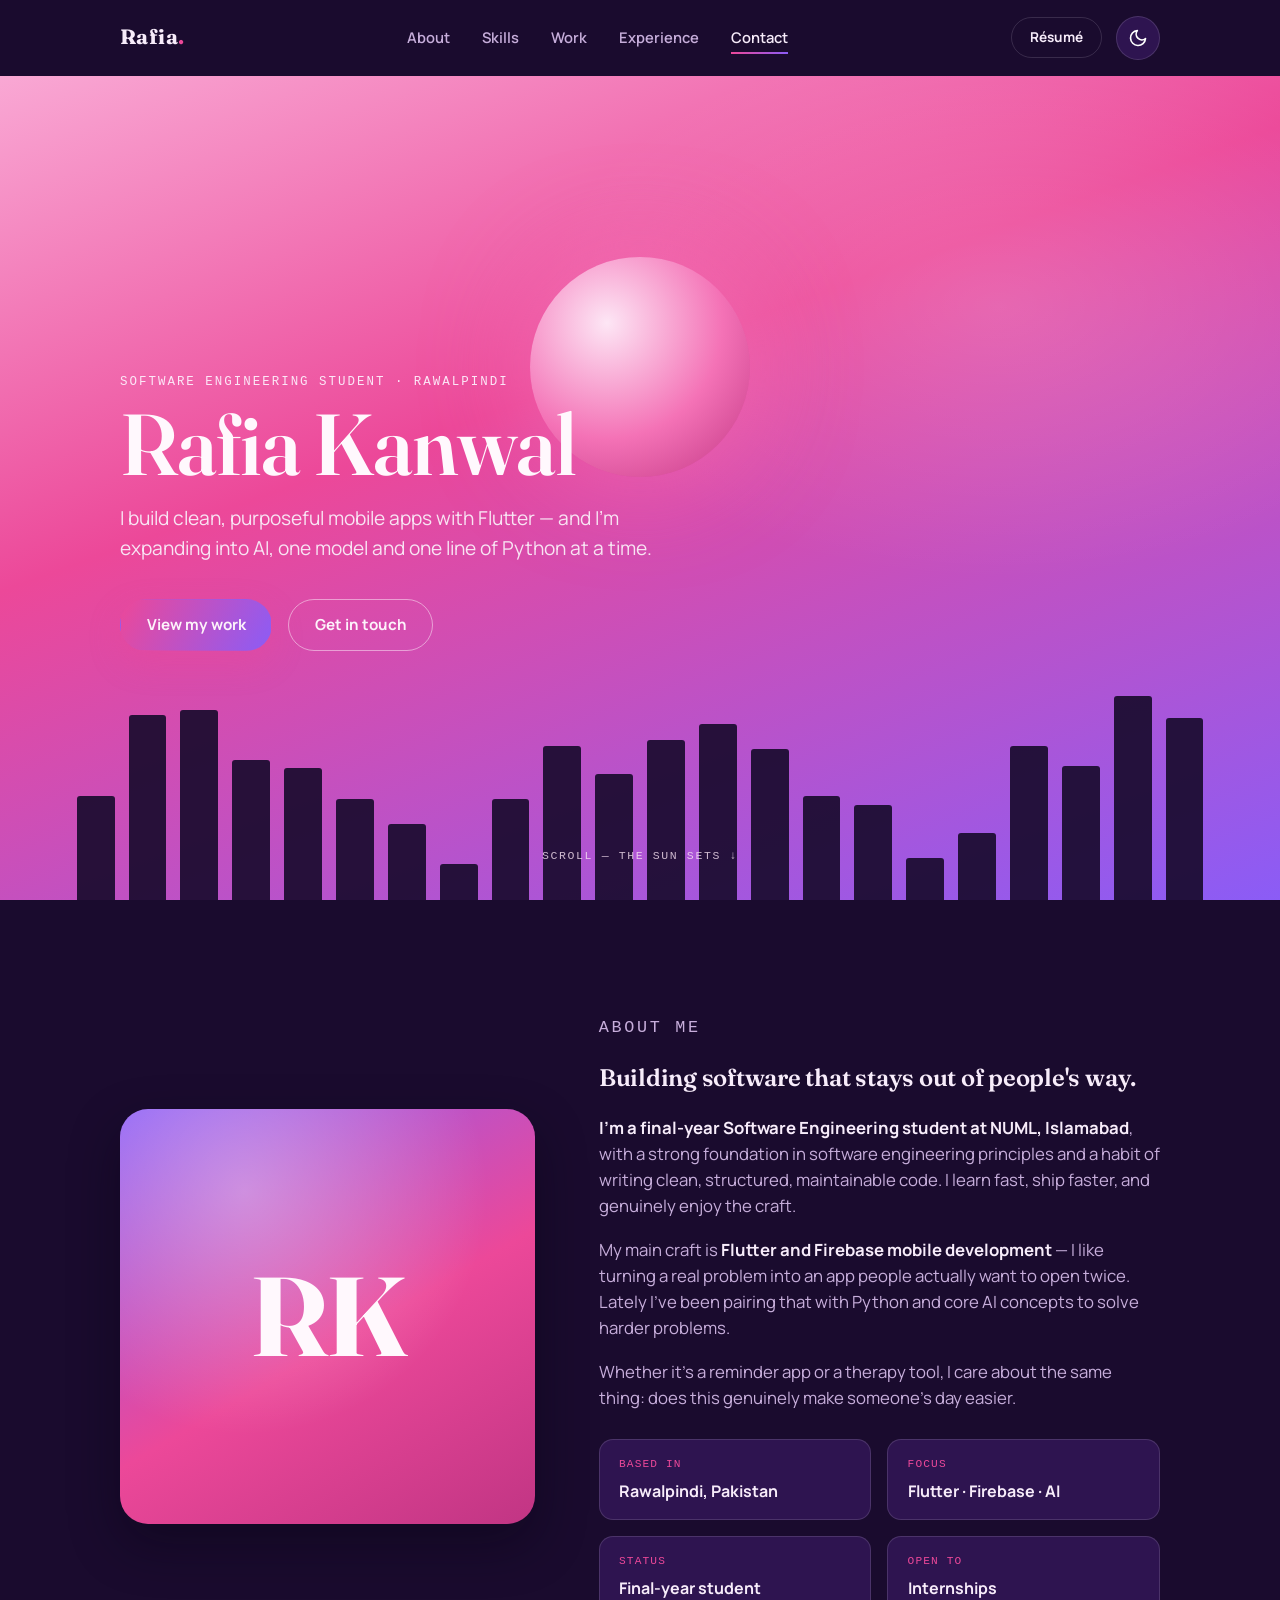
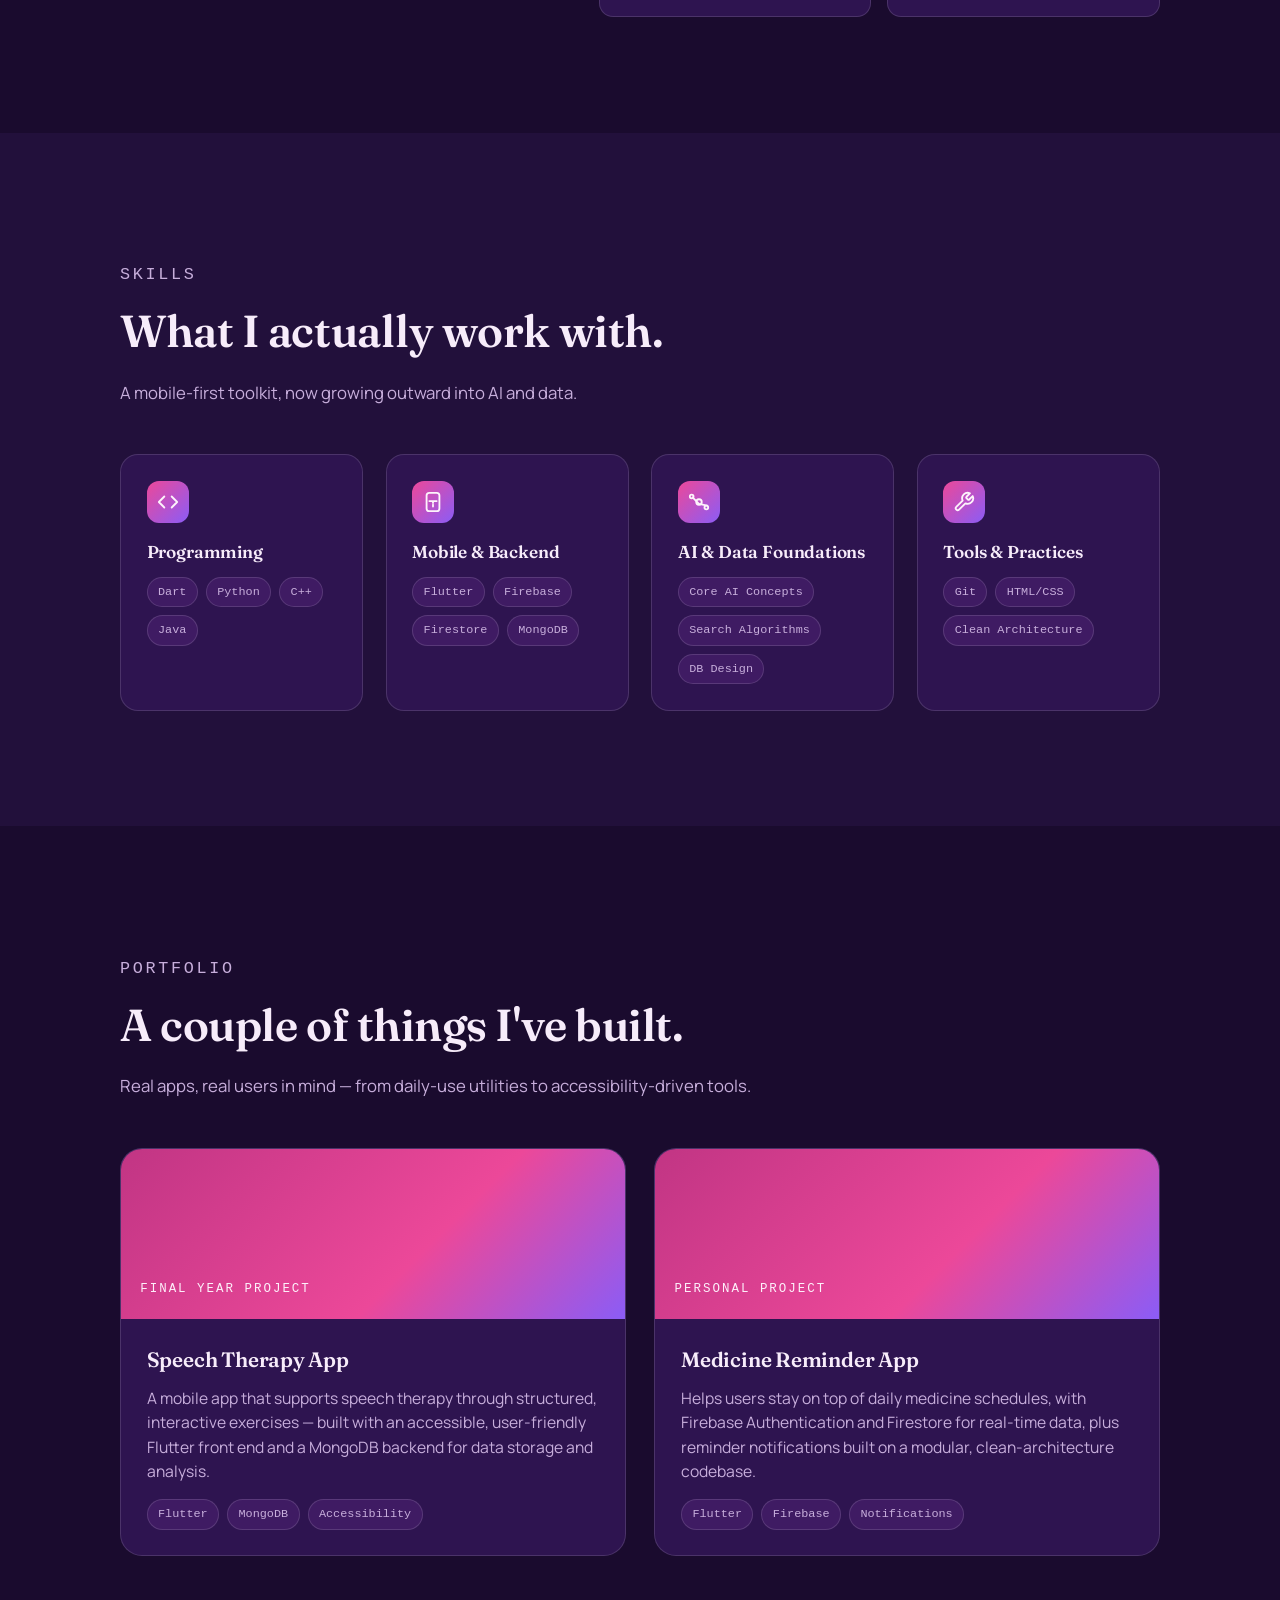
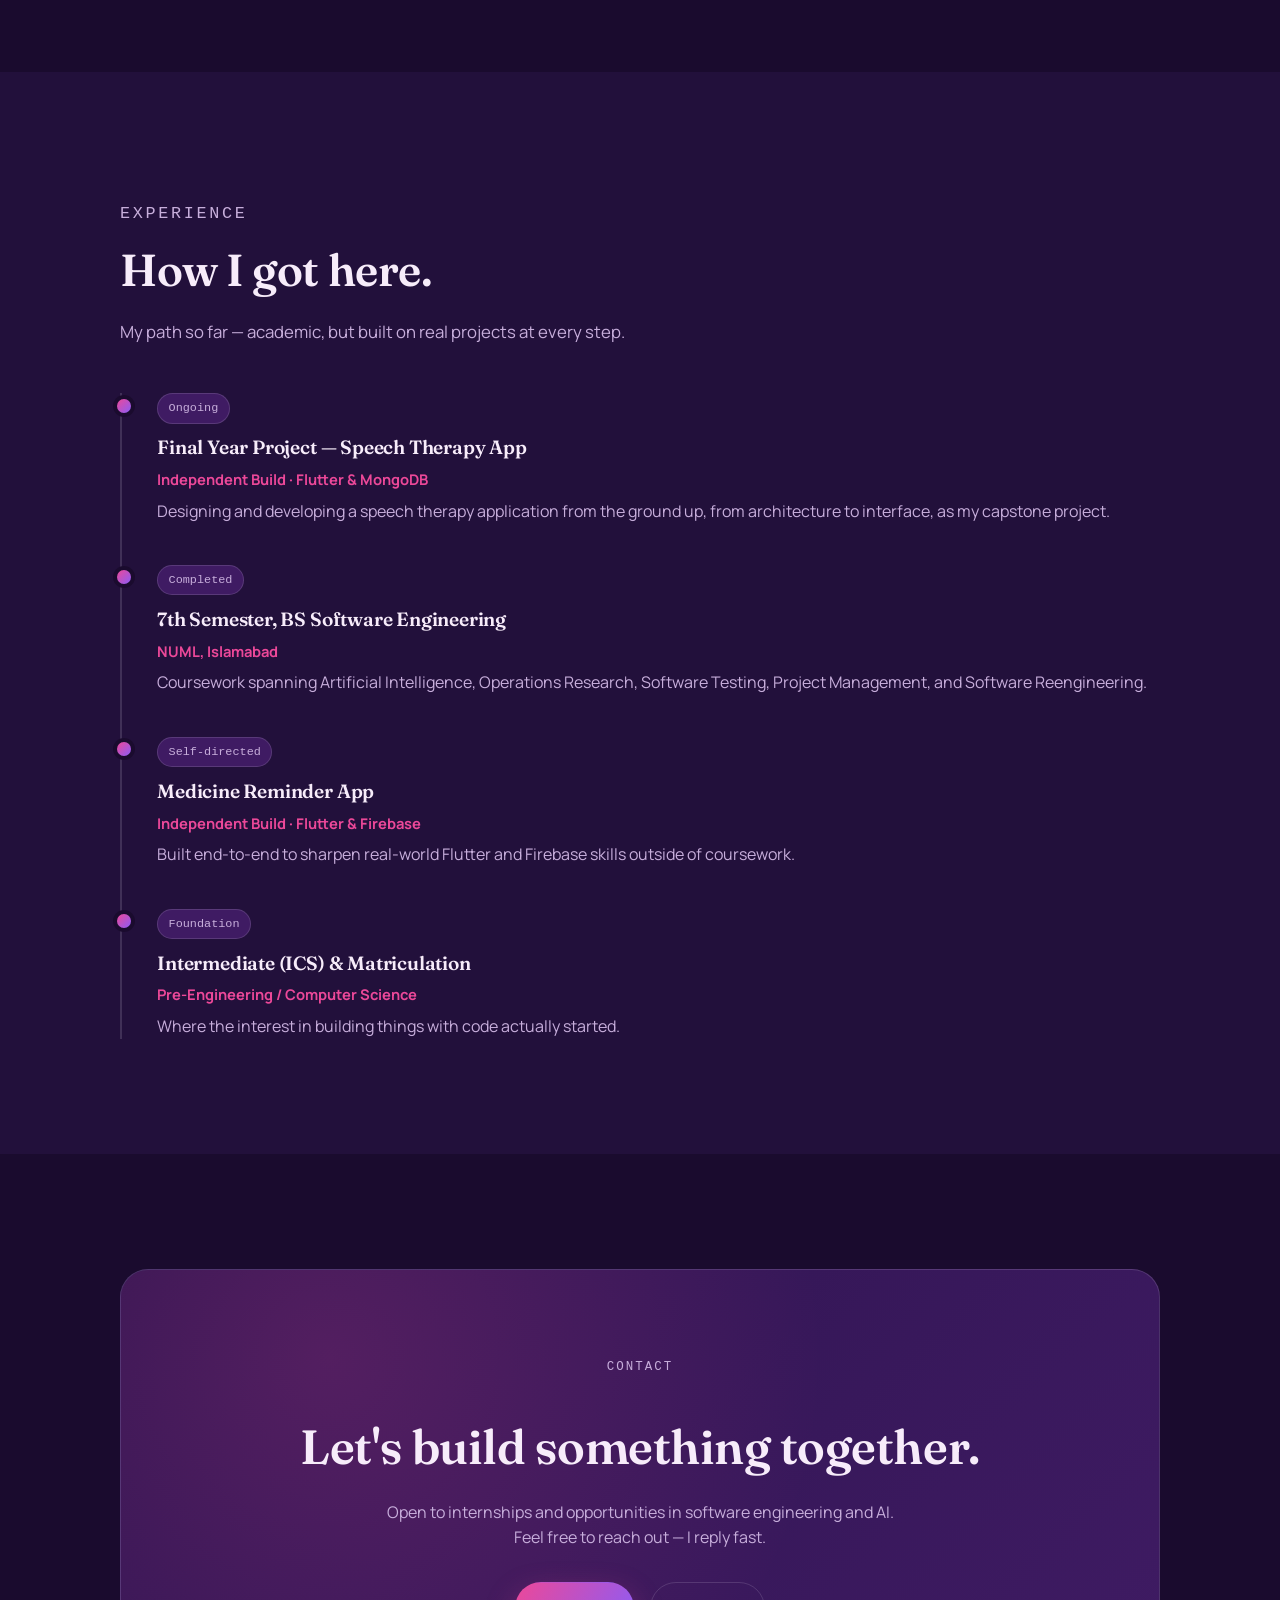
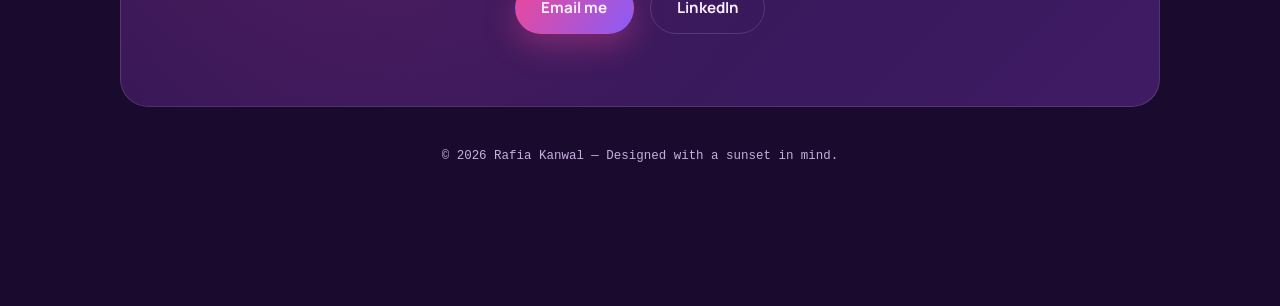
==== commit 15ddb991: "Update stylesheet link in index.html" ====
--- a/index.html
+++ b/index.html
@@ -7,7 +7,7 @@
 <link rel="preconnect" href="https://fonts.googleapis.com">
 <link rel="preconnect" href="https://fonts.gstatic.com" crossorigin>
 <link href="https://fonts.googleapis.com/css2?family=Fraunces:ital,opsz,wght@0,9..144,400;0,9..144,500;0,9..144,600;0,9..144,700;0,9..144,900;1,9..144,500;1,9..144,600&family=Manrope:wght@400;500;600;700&display=swap" rel="stylesheet">
-<link rel="stylesheet" href="cssofresume.css">
+<link rel="stylesheet" href="style.css">
 </head>
 <body>
 
--- a/style.css
+++ b/style.css
@@ -0,0 +1,558 @@
+:root{
+  --bg:#1A0B2E;
+  --bg-alt:#22103B;
+  --surface:#2E1450;
+  --surface-2:#3F1B63;
+  --text:#F7ECFA;
+  --text-dim:#C7AEDB;
+  --violet:#8B5CF6;
+  --magenta:#EC4899;
+  --fuchsia:#C13584;
+  --border:rgba(247,236,250,0.14);
+  --shadow:0 20px 50px rgba(9,4,20,0.45);
+
+  --font-display:'Fraunces',serif;
+  --font-body:'Manrope',sans-serif;
+  --font-mono:'Space Mono',monospace;
+
+  --nav-h:76px;
+  color-scheme: dark;
+}
+
+html.light-mode{
+  --bg:#FDF3FB;
+  --bg-alt:#FBEAF7;
+  --surface:#FFFFFF;
+  --surface-2:#FBEAF7;
+  --text:#2E1245;
+  --text-dim:#7A5C8F;
+  --violet:#7C3AED;
+  --magenta:#DB2777;
+  --fuchsia:#B0348C;
+  --border:rgba(46,18,69,0.12);
+  --shadow:0 20px 50px rgba(46,18,69,0.10);
+  color-scheme: light;
+}
+
+*{ margin:0; padding:0; box-sizing:border-box; }
+
+html{
+  scroll-behavior:smooth;
+  scroll-padding-top: var(--nav-h);
+}
+
+@media (prefers-reduced-motion: reduce){
+  html{ scroll-behavior:auto; }
+  *{ animation-duration:0.01ms !important; transition-duration:0.01ms !important; }
+}
+
+body{
+  background:var(--bg);
+  color:var(--text);
+  font-family:var(--font-body);
+  line-height:1.55;
+  -webkit-font-smoothing:antialiased;
+  transition:background 0.4s ease, color 0.4s ease;
+  overflow-x:hidden;
+}
+
+a{ color:inherit; text-decoration:none; }
+ul{ list-style:none; }
+img{ max-width:100%; display:block; }
+section{ position:relative; }
+
+a:focus-visible,
+button:focus-visible{
+  outline:2px solid var(--magenta);
+  outline-offset:3px;
+  border-radius:6px;
+}
+
+.skip-link{
+  position:absolute;
+  left:1rem; top:-60px;
+  background:var(--surface);
+  color:var(--text);
+  padding:0.7rem 1.2rem;
+  border-radius:10px;
+  border:1px solid var(--border);
+  z-index:1000;
+  font-weight:700;
+  transition:top .25s ease;
+}
+.skip-link:focus{ top:1rem; }
+
+.eyebrow{
+  font-family:var(--font-mono);
+  font-size:0.78rem;
+  letter-spacing:0.16em;
+  text-transform:uppercase;
+  color:var(--magenta);
+}
+
+h1,h2,h3{ font-family:var(--font-display); font-weight:600; letter-spacing:-0.01em; }
+
+.btn{
+  display:inline-flex;
+  align-items:center;
+  gap:0.5rem;
+  padding:0.85rem 1.6rem;
+  border-radius:999px;
+  font-family:var(--font-body);
+  font-weight:700;
+  font-size:0.95rem;
+  border:1px solid transparent;
+  cursor:pointer;
+  transition:transform 0.25s ease, box-shadow 0.25s ease, background 0.25s ease, border-color .25s ease;
+}
+.btn:hover{ transform:translateY(-2px); }
+.btn-primary{
+  background:linear-gradient(120deg, var(--magenta), var(--violet));
+  color:#FDF3FB;
+  box-shadow:0 12px 30px rgba(236,72,153,0.35);
+}
+.btn-primary:hover{ box-shadow:0 16px 36px rgba(236,72,153,0.45); }
+.btn-ghost{
+  background:transparent;
+  border-color:var(--border);
+  color:var(--text);
+}
+.btn-ghost:hover{ border-color:var(--magenta); }
+
+.btn-sm{
+  padding:0.55rem 1.1rem;
+  font-size:0.85rem;
+}
+
+.wrap{
+  max-width:1120px;
+  margin:0 auto;
+  padding:0 clamp(1.25rem, 4vw, 2.5rem);
+}
+
+/* ---------- NAV ---------- */
+.nav{
+  position:sticky;
+  top:0;
+  z-index:100;
+  height:var(--nav-h);
+  display:flex;
+  align-items:center;
+  background:transparent;
+  border-bottom:1px solid transparent;
+  transition:background 0.35s ease, border-color 0.35s ease, backdrop-filter .35s ease;
+}
+.nav.scrolled{
+  background:color-mix(in srgb, var(--bg) 82%, transparent);
+  backdrop-filter:blur(14px);
+  border-bottom:1px solid var(--border);
+}
+.nav-inner{
+  width:100%;
+  max-width:1120px;
+  margin:0 auto;
+  padding:0 clamp(1.25rem, 4vw, 2.5rem);
+  display:flex;
+  align-items:center;
+  justify-content:space-between;
+  gap:1.5rem;
+}
+.logo{
+  font-family:var(--font-display);
+  font-weight:700;
+  font-size:1.3rem;
+  letter-spacing:0.02em;
+}
+.logo span{ color:var(--magenta); }
+
+.nav-links{
+  display:flex;
+  gap:2rem;
+  font-size:0.92rem;
+  font-weight:600;
+}
+.nav-links a{
+  position:relative;
+  padding:0.3rem 0;
+  color:var(--text-dim);
+  transition:color .25s ease;
+}
+.nav-links a[aria-current="page"]{ color:var(--text); }
+.nav-links a::after{
+  content:"";
+  position:absolute;
+  left:0; bottom:-2px;
+  width:0%;
+  height:2px;
+  background:linear-gradient(90deg, var(--magenta), var(--violet));
+  transition:width .25s ease;
+}
+.nav-links a:hover{ color:var(--text); }
+.nav-links a:hover::after,
+.nav-links a[aria-current="page"]::after{ width:100%; }
+
+.nav-actions{ display:flex; align-items:center; gap:0.9rem; }
+
+.theme-toggle{
+  width:44px; height:44px;
+  border-radius:50%;
+  border:1px solid var(--border);
+  background:var(--surface);
+  display:flex; align-items:center; justify-content:center;
+  cursor:pointer;
+  transition:border-color .25s ease, transform .3s ease;
+}
+.theme-toggle:hover{ border-color:var(--magenta); }
+.theme-toggle svg{ width:20px; height:20px; }
+.theme-toggle .sun-icon{ display:none; }
+html.light-mode .theme-toggle .sun-icon{ display:block; }
+html.light-mode .theme-toggle .moon-icon{ display:none; }
+
+.hamburger{
+  display:none;
+  width:44px; height:44px;
+  border-radius:12px;
+  border:1px solid var(--border);
+  background:var(--surface);
+  cursor:pointer;
+  flex-direction:column;
+  align-items:center;
+  justify-content:center;
+  gap:5px;
+}
+.hamburger span{
+  width:20px; height:2px;
+  background:var(--text);
+  border-radius:2px;
+  transition:transform .3s ease, opacity .3s ease;
+}
+.nav.open .hamburger span:nth-child(1){ transform:translateY(7px) rotate(45deg); }
+.nav.open .hamburger span:nth-child(2){ opacity:0; }
+.nav.open .hamburger span:nth-child(3){ transform:translateY(-7px) rotate(-45deg); }
+
+.mobile-menu{
+  display:none;
+  position:absolute;
+  top:var(--nav-h);
+  left:0; right:0;
+  background:var(--bg-alt);
+  border-bottom:1px solid var(--border);
+  box-shadow:var(--shadow);
+  flex-direction:column;
+  padding:0.5rem clamp(1.25rem, 4vw, 2.5rem) 1.5rem;
+  max-height:0;
+  overflow:hidden;
+  transition:max-height .35s ease;
+}
+.mobile-menu a{
+  display:block;
+  padding:0.9rem 0;
+  font-weight:600;
+  font-size:1.05rem;
+  border-bottom:1px solid var(--border);
+  color:var(--text);
+}
+.mobile-menu .btn{ margin-top:1rem; width:100%; justify-content:center; }
+.nav.open .mobile-menu{ max-height:460px; }
+
+@media (max-width:840px){
+  .nav-links{ display:none; }
+  .nav-actions .btn-sm.cv-link{ display:none; }
+  .hamburger{ display:flex; }
+  .mobile-menu{ display:flex; }
+}
+
+/* ---------- HERO ---------- */
+.hero{
+  min-height:calc(100svh - var(--nav-h));
+  display:flex;
+  align-items:center;
+  overflow:hidden;
+}
+.hero-sky{
+  position:absolute;
+  inset:0;
+  z-index:-2;
+  overflow:hidden;
+}
+.sky-layer{
+  position:absolute; inset:0;
+  transition:opacity .1s linear;
+}
+.sky-day{
+  background:
+    radial-gradient(60% 55% at 78% 28%, rgba(255,255,255,0.16), transparent 60%),
+    linear-gradient(160deg, #F9A8D4 0%, var(--magenta) 40%, var(--violet) 100%);
+  opacity:1;
+}
+.sky-night{
+  background:linear-gradient(170deg, #4C1D75 0%, #2A0F4A 55%, #150826 100%);
+  opacity:0;
+}
+.stars{
+  position:absolute; inset:0;
+  background-image:
+    radial-gradient(1.5px 1.5px at 15% 20%, #fff, transparent),
+    radial-gradient(1.5px 1.5px at 35% 12%, #fff, transparent),
+    radial-gradient(1px 1px at 60% 25%, #fff, transparent),
+    radial-gradient(1.5px 1.5px at 80% 15%, #fff, transparent),
+    radial-gradient(1px 1px at 92% 35%, #fff, transparent),
+    radial-gradient(1.5px 1.5px at 48% 8%, #fff, transparent),
+    radial-gradient(1px 1px at 25% 40%, #fff, transparent);
+  opacity:0;
+}
+.sun{
+  position:absolute;
+  left:50%;
+  top:22%;
+  width:min(220px, 30vw);
+  height:min(220px, 30vw);
+  transform:translate(-50%, 0);
+  border-radius:50%;
+  background:radial-gradient(circle at 35% 30%, #FDE6F5, #F472B6 55%, var(--fuchsia) 100%);
+  box-shadow:0 0 90px 10px rgba(244,114,182,0.55);
+  will-change:transform;
+}
+.skyline{
+  position:absolute;
+  left:0; right:0; bottom:0;
+  height:34%;
+  display:flex;
+  align-items:flex-end;
+  gap:clamp(6px, 1.4vw, 14px);
+  padding:0 6%;
+}
+.skyline i{
+  flex:1;
+  background:var(--bg);
+  opacity:0.92;
+  border-top-left-radius:3px;
+  border-top-right-radius:3px;
+}
+html.light-mode .skyline i{ background:#2E1245; }
+
+.hero-content{
+  position:relative;
+  z-index:1;
+  width:100%;
+  padding-top:3rem;
+}
+.hero-content .eyebrow{ color:#FCE7F7; }
+html.light-mode .hero-content .eyebrow{ color:#5B1541; }
+
+.hero h1{
+  font-size:clamp(2.8rem, 7.5vw, 5.4rem);
+  color:#FFF8FD;
+  margin:0.6rem 0 1.1rem;
+  line-height:0.98;
+}
+html.light-mode .hero h1{ color:#2A1030; }
+
+.hero-sub{
+  max-width:34rem;
+  font-size:clamp(1.02rem, 1.6vw, 1.2rem);
+  color:#F8E4F3;
+}
+html.light-mode .hero-sub{ color:#432A46; }
+
+.hero-cta{
+  display:flex; gap:1rem; flex-wrap:wrap;
+  margin-top:2.2rem;
+}
+.hero-cta .btn-ghost{
+  border-color:rgba(253,243,251,0.5);
+  color:#FDF3FB;
+}
+html.light-mode .hero-cta .btn-ghost{ border-color:rgba(43,20,51,0.3); color:#2A1030; }
+
+.scroll-cue{
+  position:absolute;
+  bottom:2.2rem; left:50%;
+  transform:translateX(-50%);
+  font-family:var(--font-mono);
+  font-size:0.72rem;
+  letter-spacing:0.14em;
+  text-transform:uppercase;
+  color:#F8E4F3;
+  opacity:0.8;
+  animation:bob 2.2s ease-in-out infinite;
+}
+html.light-mode .scroll-cue{ color:#432A46; }
+@keyframes bob{ 0%,100%{ transform:translate(-50%,0);} 50%{ transform:translate(-50%,8px);} }
+
+/* ---------- SECTION SHELL ---------- */
+.section{ padding:clamp(4.5rem, 9vw, 7.5rem) 0; }
+.section-head{ max-width:40rem; margin-bottom:3rem; }
+.section-head h2{ font-size:clamp(2rem, 4vw, 2.8rem); margin-top:0.5rem; }
+.section-head p{ color:var(--text-dim); margin-top:0.9rem; font-size:1.05rem; }
+
+/* ---------- ABOUT ---------- */
+.about-grid{
+  display:grid;
+  grid-template-columns:0.85fr 1.15fr;
+  gap:clamp(2rem, 5vw, 4rem);
+  align-items:center;
+}
+@media (max-width:780px){ .about-grid{ grid-template-columns:1fr; } }
+
+.avatar-frame{
+  aspect-ratio:1/1;
+  border-radius:28px;
+  background:linear-gradient(150deg, var(--violet), var(--magenta) 55%, var(--fuchsia));
+  display:flex; align-items:center; justify-content:center;
+  box-shadow:var(--shadow);
+  position:relative;
+  overflow:hidden;
+}
+.avatar-frame::after{
+  content:"";
+  position:absolute; inset:0;
+  background:radial-gradient(circle at 30% 20%, rgba(255,255,255,0.35), transparent 55%);
+}
+.avatar-frame span{
+  font-family:var(--font-display);
+  font-size:clamp(4rem, 10vw, 7rem);
+  font-weight:700;
+  color:#FFF8FD;
+  letter-spacing:-0.02em;
+  z-index:1;
+}
+
+.about-text p{ margin-bottom:1.1rem; color:var(--text-dim); font-size:1.05rem; }
+.about-text strong{ color:var(--text); }
+
+.about-facts{
+  display:grid;
+  grid-template-columns:repeat(2, 1fr);
+  gap:1rem;
+  margin-top:1.8rem;
+}
+.fact{
+  background:var(--surface);
+  border:1px solid var(--border);
+  border-radius:14px;
+  padding:1rem 1.2rem;
+}
+.fact .fact-label{ font-family:var(--font-mono); font-size:0.7rem; letter-spacing:0.1em; text-transform:uppercase; color:var(--magenta); }
+.fact .fact-value{ font-weight:700; margin-top:0.3rem; }
+
+/* ---------- SKILLS ---------- */
+.skills-grid{
+  display:grid;
+  grid-template-columns:repeat(auto-fit, minmax(230px, 1fr));
+  gap:1.4rem;
+}
+.skill-card{
+  background:var(--surface);
+  border:1px solid var(--border);
+  border-radius:18px;
+  padding:1.6rem;
+  transition:transform .3s ease, box-shadow .3s ease, border-color .3s ease;
+}
+.skill-card:hover{
+  transform:translateY(-4px);
+  box-shadow:var(--shadow);
+  border-color:var(--magenta);
+}
+.skill-card .icon{
+  width:42px; height:42px;
+  border-radius:12px;
+  background:linear-gradient(135deg, var(--magenta), var(--violet));
+  display:flex; align-items:center; justify-content:center;
+  margin-bottom:1rem;
+}
+.skill-card .icon svg{ width:22px; height:22px; color:#FDF3FB; }
+.skill-card h3{ font-size:1.08rem; margin-bottom:0.7rem; }
+.tag-row{ display:flex; flex-wrap:wrap; gap:0.5rem; }
+.tag{
+  font-family:var(--font-mono);
+  font-size:0.74rem;
+  padding:0.32rem 0.65rem;
+  border-radius:999px;
+  background:var(--surface-2);
+  color:var(--text-dim);
+  border:1px solid var(--border);
+}
+
+/* ---------- WORK ---------- */
+.work-grid{
+  display:grid;
+  grid-template-columns:repeat(2, 1fr);
+  gap:1.8rem;
+}
+@media (max-width:780px){ .work-grid{ grid-template-columns:1fr; } }
+
+.project-card{
+  background:var(--surface);
+  border:1px solid var(--border);
+  border-radius:22px;
+  overflow:hidden;
+  display:flex;
+  flex-direction:column;
+  transition:transform .35s ease, box-shadow .35s ease;
+}
+.project-card:hover{ transform:translateY(-6px); box-shadow:var(--shadow); }
+.project-cover{
+  height:170px;
+  background:linear-gradient(135deg, var(--fuchsia), var(--magenta) 60%, var(--violet));
+  position:relative;
+  display:flex; align-items:flex-end;
+  padding:1.2rem;
+}
+.project-cover .eyebrow{ color:#FDF0FA; }
+.project-body{ padding:1.6rem; flex:1; display:flex; flex-direction:column; }
+.project-body h3{ font-size:1.3rem; margin-bottom:0.6rem; }
+.project-body p{ color:var(--text-dim); font-size:0.98rem; margin-bottom:1rem; flex:1; }
+
+/* ---------- EXPERIENCE / TIMELINE ---------- */
+.timeline{
+  position:relative;
+  padding-left:2.2rem;
+  border-left:2px solid var(--border);
+}
+.timeline-item{
+  position:relative;
+  padding-bottom:2.6rem;
+}
+.timeline-item:last-child{ padding-bottom:0; }
+.timeline-item::before{
+  content:"";
+  position:absolute;
+  left:-2.51rem;
+  top:0.35rem;
+  width:14px; height:14px;
+  border-radius:50%;
+  background:linear-gradient(135deg, var(--magenta), var(--violet));
+  box-shadow:0 0 0 4px var(--bg);
+}
+.timeline-item .tag{ margin-bottom:0.6rem; display:inline-block; }
+.timeline-item h3{ font-size:1.2rem; margin-bottom:0.3rem; }
+.timeline-item .org{ color:var(--magenta); font-weight:700; font-size:0.92rem; margin-bottom:0.5rem; }
+.timeline-item p{ color:var(--text-dim); }
+
+/* ---------- CONTACT ---------- */
+.contact-panel{
+  background:linear-gradient(135deg, var(--surface), var(--surface-2));
+  border:1px solid var(--border);
+  border-radius:28px;
+  padding:clamp(2.5rem, 6vw, 4.5rem);
+  text-align:center;
+  position:relative;
+  overflow:hidden;
+}
+.contact-panel::before{
+  content:"";
+  position:absolute; inset:0;
+  background:radial-gradient(circle at 20% 20%, rgba(236,72,153,0.18), transparent 55%);
+}
+.contact-panel h2{ font-size:clamp(2rem, 4.5vw, 3rem); position:relative; }
+.contact-panel p{ color:var(--text-dim); max-width:32rem; margin:1rem auto 2rem; position:relative; }
+.contact-actions{ display:flex; gap:1rem; justify-content:center; flex-wrap:wrap; position:relative; }
+
+footer{
+  text-align:center;
+  padding:2.5rem 0 1.5rem;
+  color:var(--text-dim);
+  font-family:var(--font-mono);
+  font-size:0.78rem;
+}
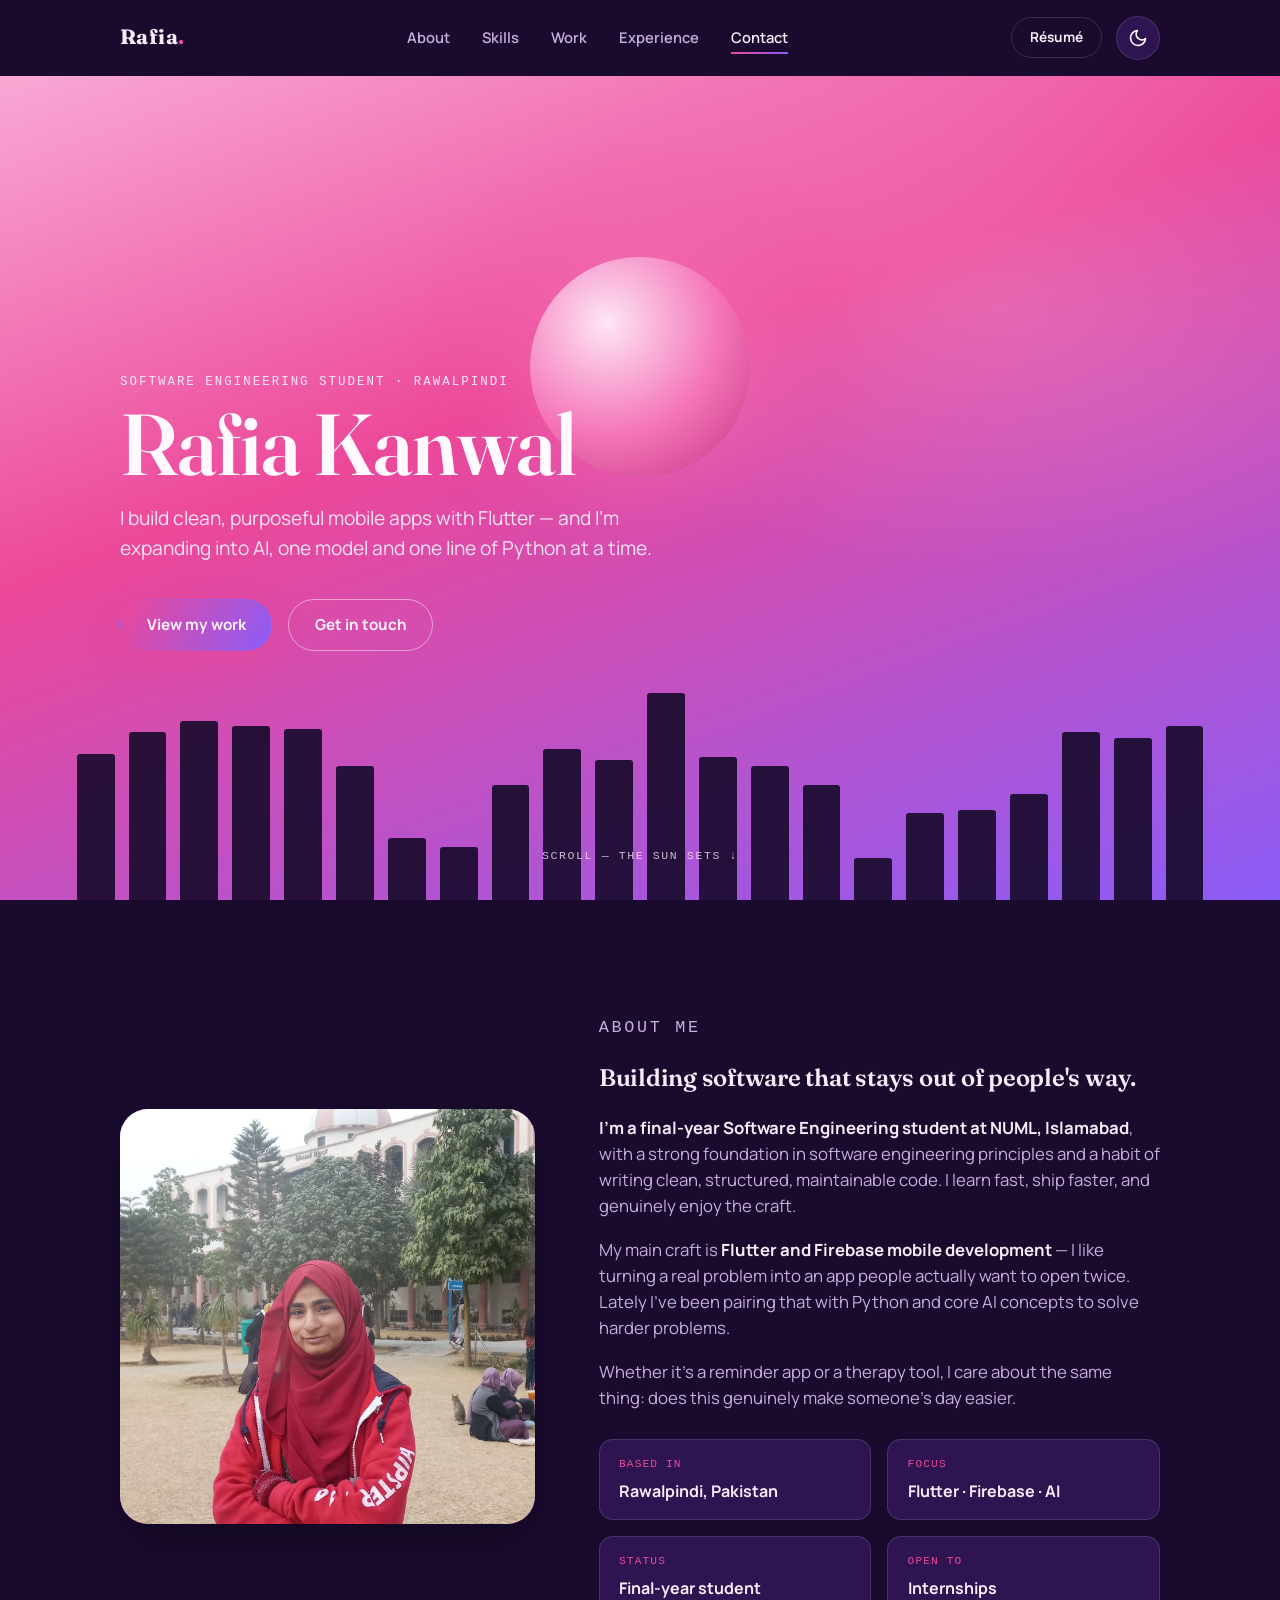
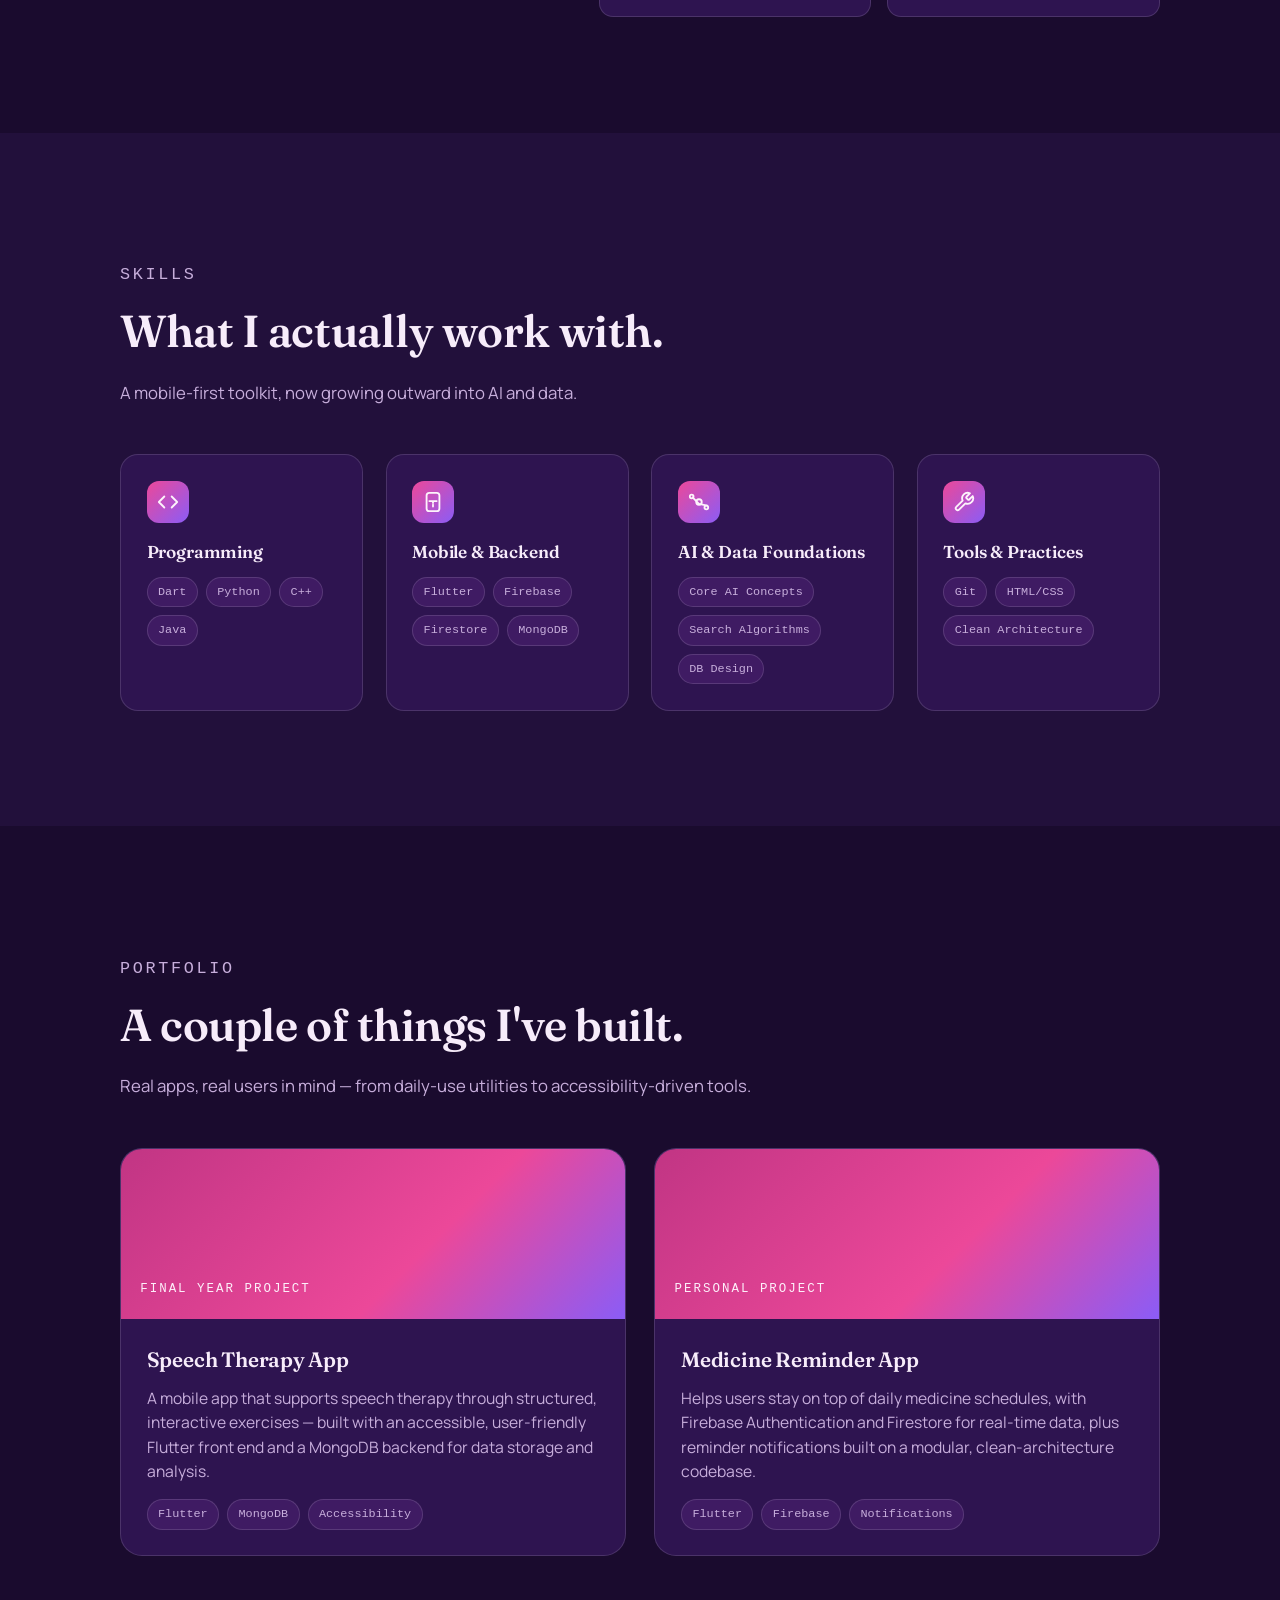
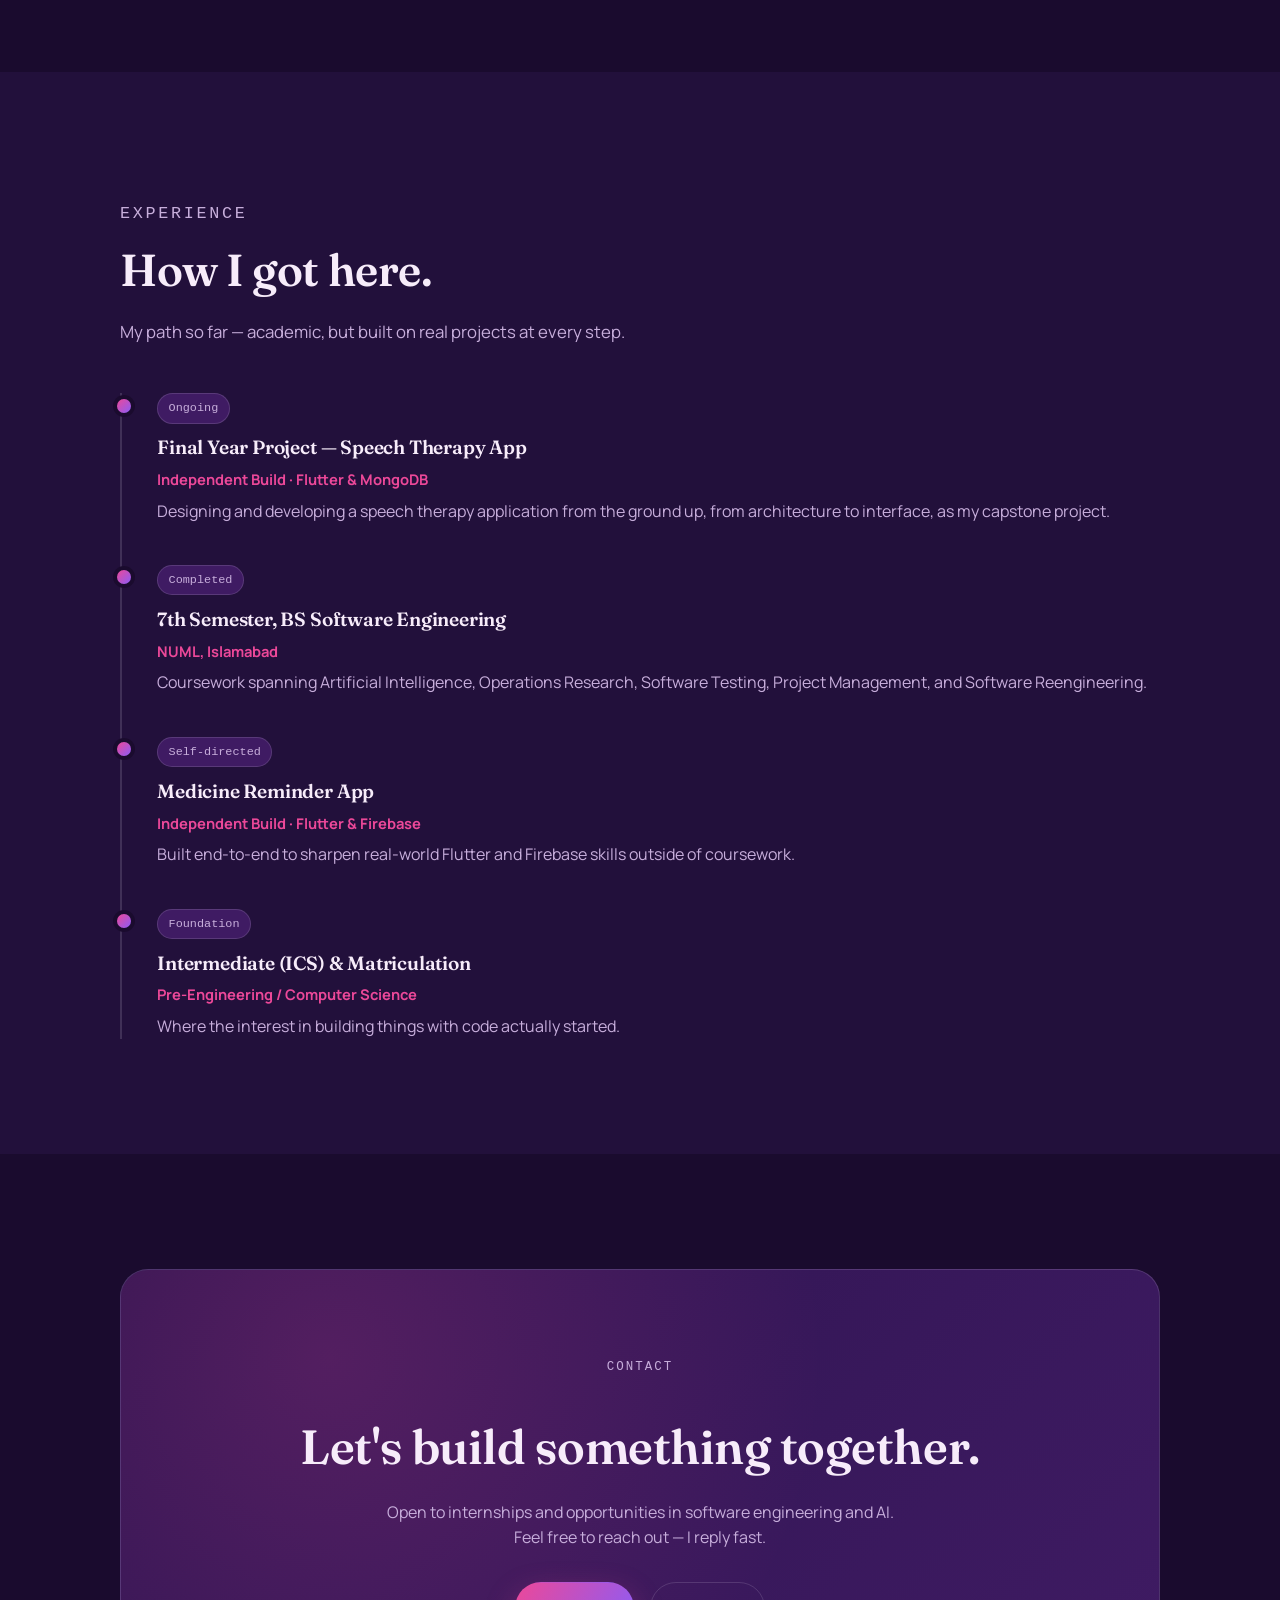
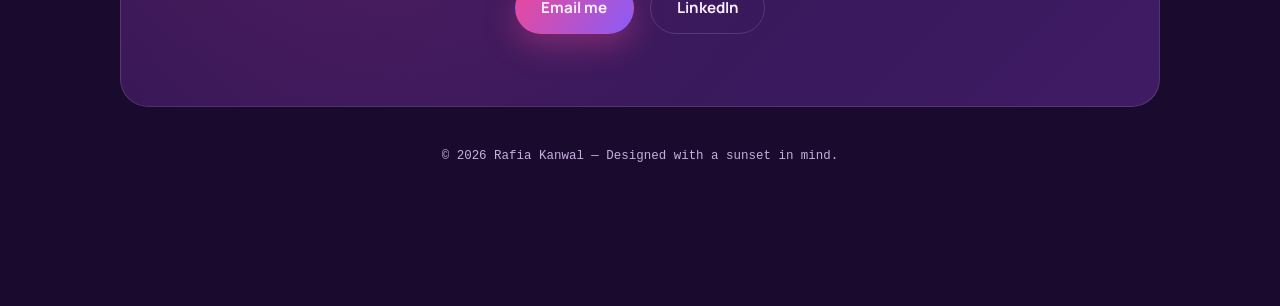
==== commit 5f4b79fc: "Replace avatar frame text with image" ====
--- a/index.html
+++ b/index.html
@@ -68,7 +68,7 @@
 
 <section class="section" id="about">
   <div class="wrap about-grid">
-    <div class="avatar-frame"><span>RK</span></div>
+   <div class="avatar-frame"><img src="./pfp2.jpeg" alt="Rafia Kanwal"></div>
     <div class="about-text">
       <p class="eyebrow">About me</p>
       <h2 style="margin:0.6rem 0 1.2rem;">Building software that stays out of people's way.</h2>
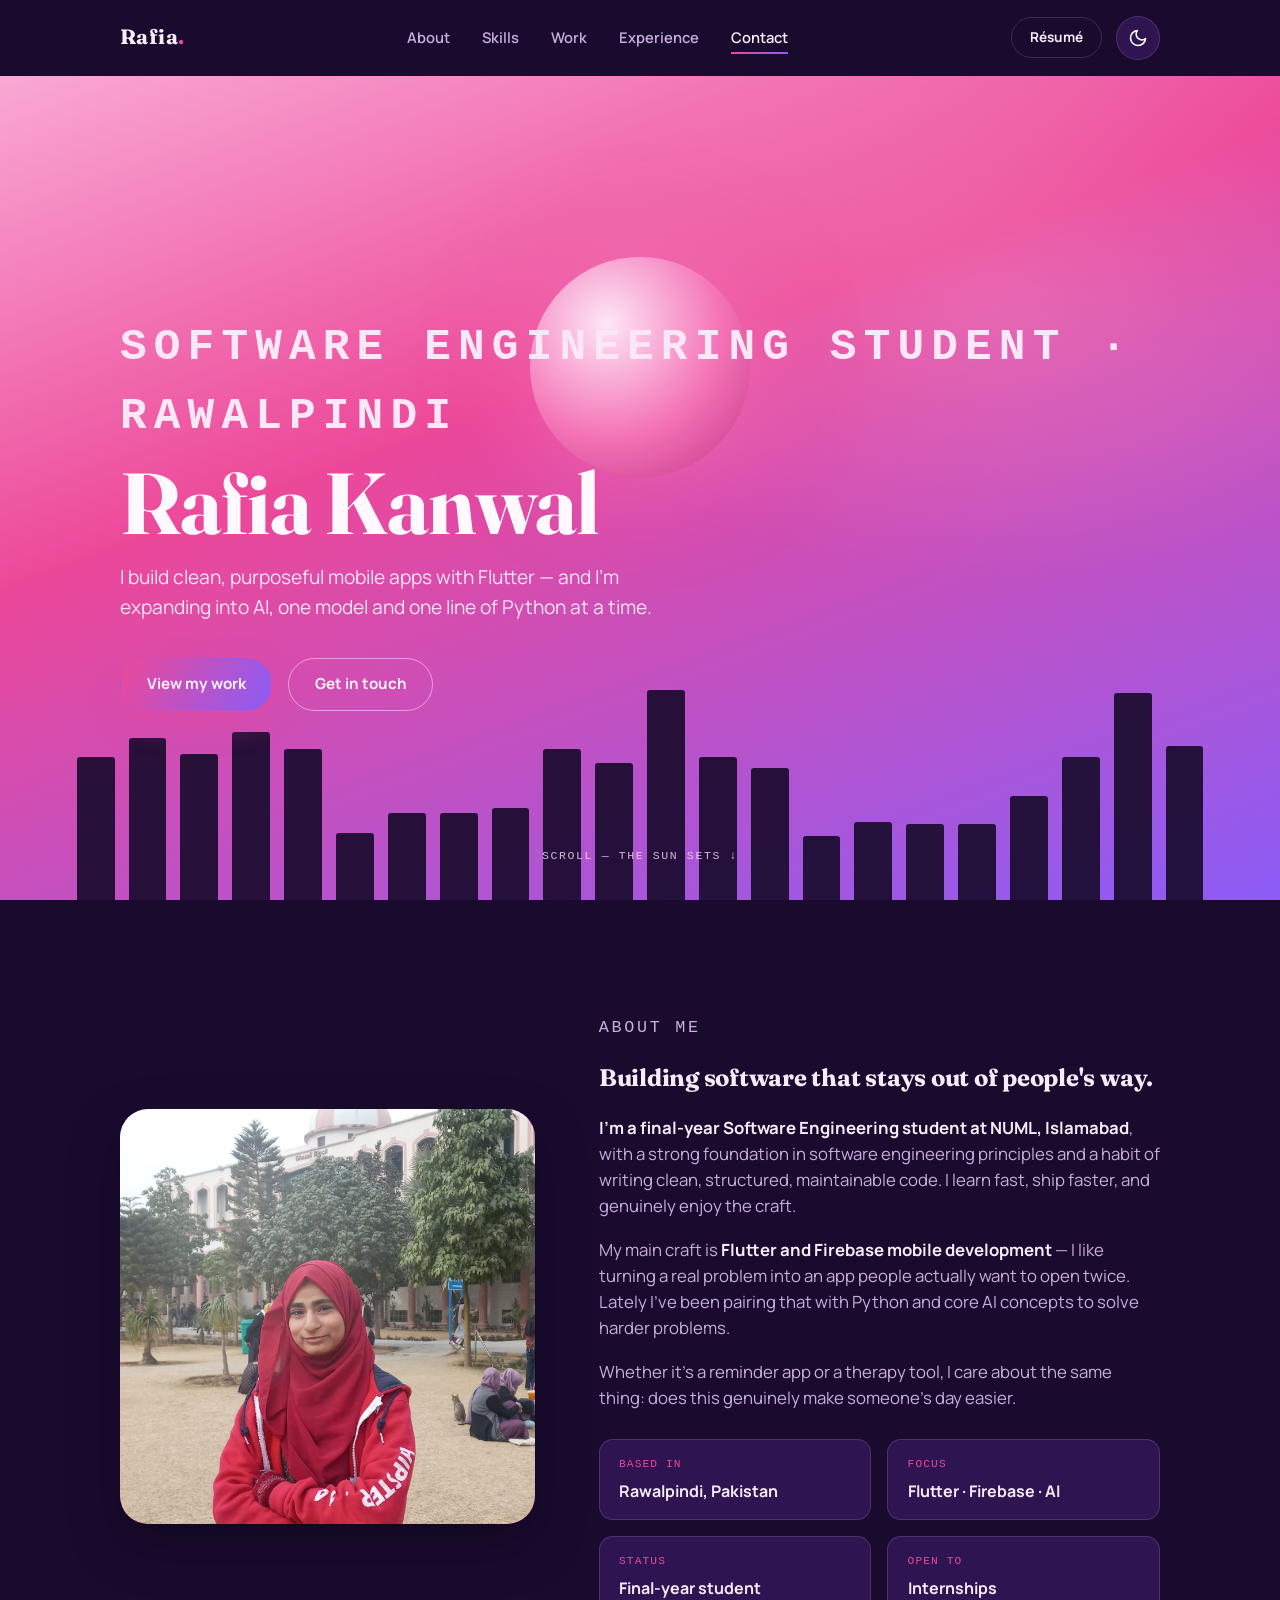
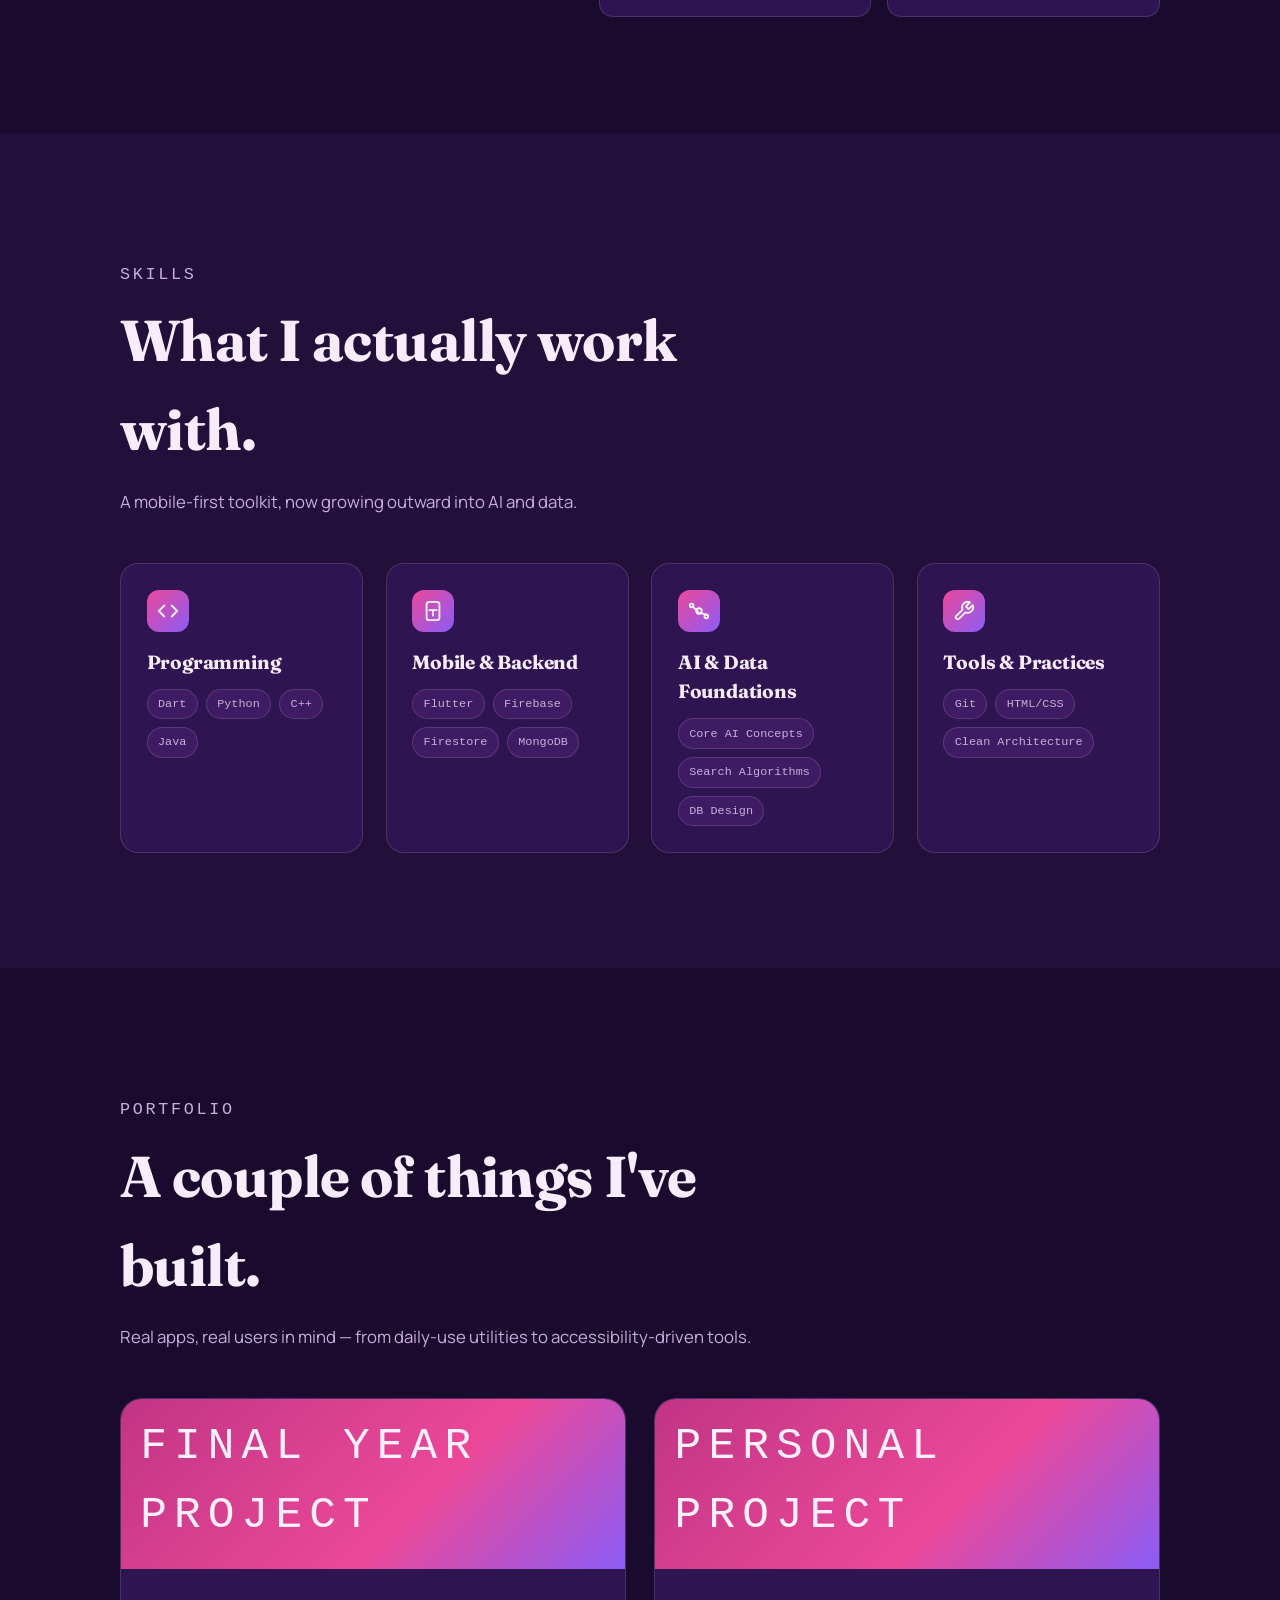
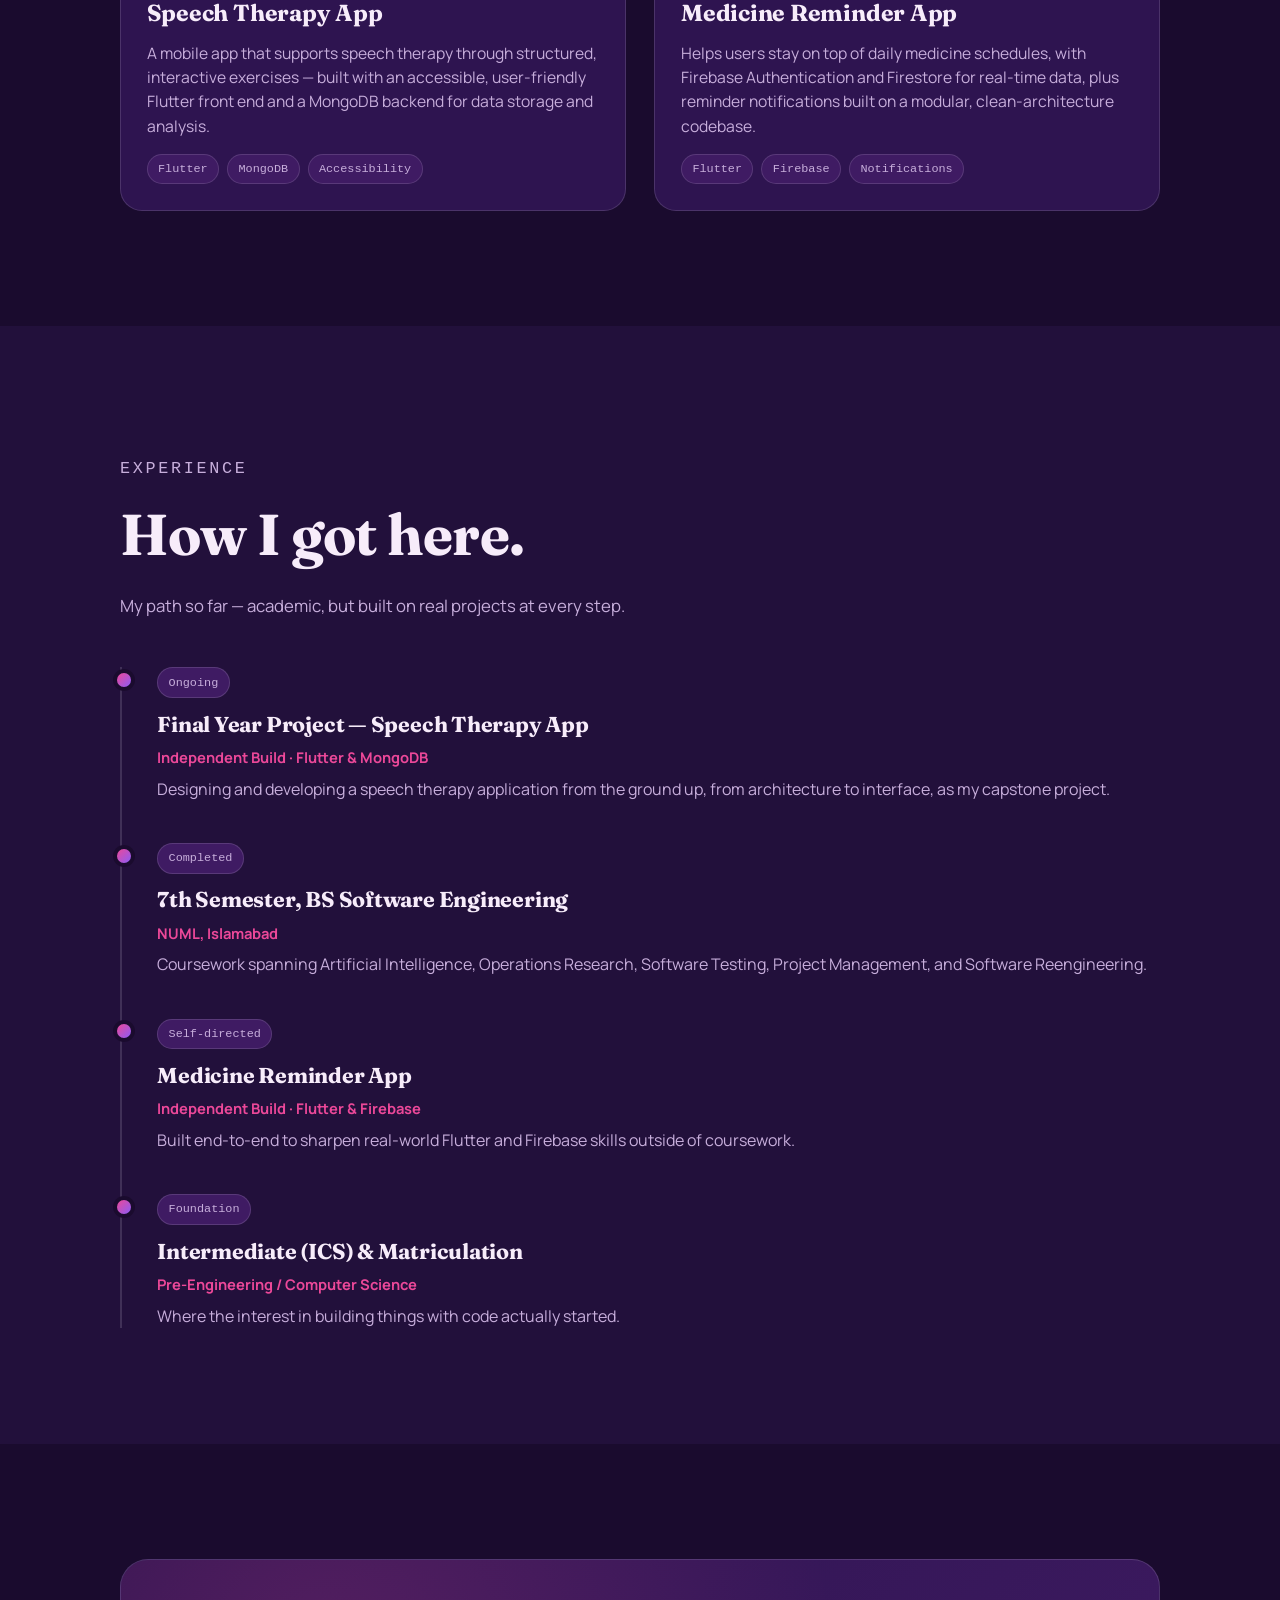
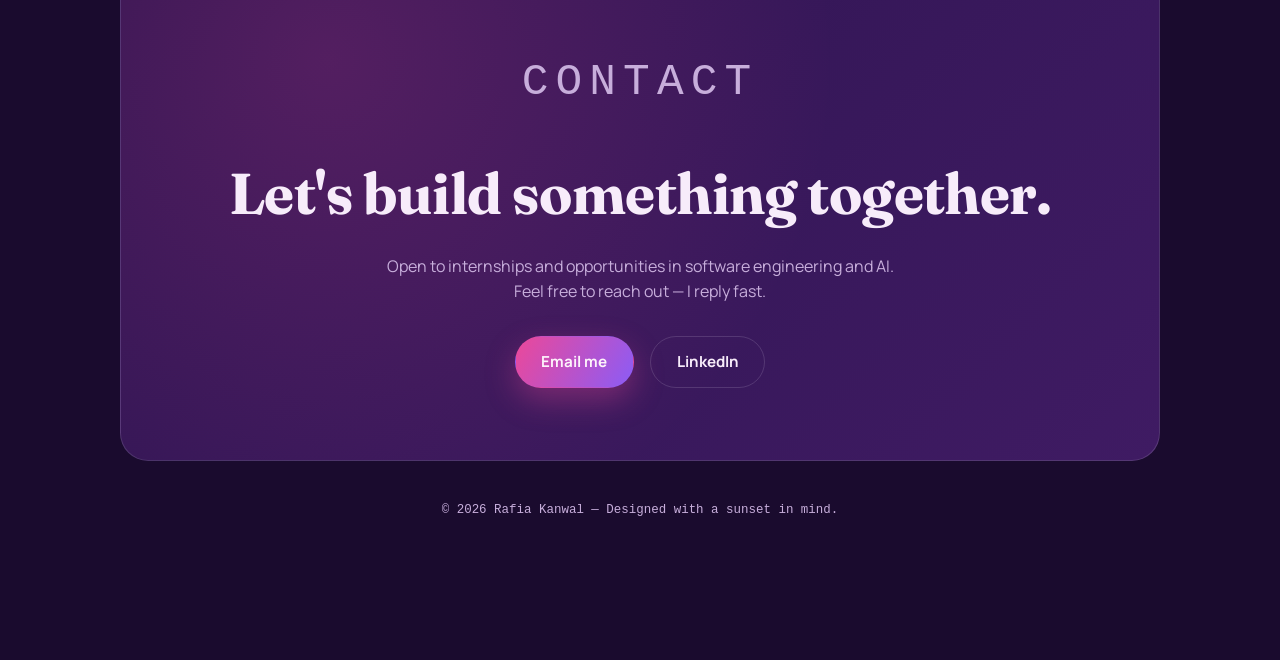
==== commit 542128e3: "Update index.html" ====
--- a/index.html
+++ b/index.html
@@ -55,7 +55,7 @@
     <div class="skyline" id="skyline"></div>
   </div>
   <div class="wrap hero-content">
-    <p class="eyebrow">Software Engineering Student · Rawalpindi</p>
+    <h3 class="eyebrow">Software Engineering Student · Rawalpindi</h3>
     <h1>Rafia Kanwal</h1>
     <p class="hero-sub">I build clean, purposeful mobile apps with Flutter — and I'm expanding into AI, one model and one line of Python at a time.</p>
     <div class="hero-cta">
--- a/style.css
+++ b/style.css
@@ -84,13 +84,13 @@
 
 .eyebrow{
   font-family:var(--font-mono);
-  font-size:0.78rem;
+  font-size:2.78rem;
   letter-spacing:0.16em;
   text-transform:uppercase;
   color:var(--magenta);
 }
 
-h1,h2,h3{ font-family:var(--font-display); font-weight:600; letter-spacing:-0.01em; }
+h1,h2,h3{ font-family:var(--font-display); font-weight:700; letter-spacing:-0.01em; }
 
 .btn{
   display:inline-flex;
@@ -383,7 +383,7 @@
 /* ---------- SECTION SHELL ---------- */
 .section{ padding:clamp(4.5rem, 9vw, 7.5rem) 0; }
 .section-head{ max-width:40rem; margin-bottom:3rem; }
-.section-head h2{ font-size:clamp(2rem, 4vw, 2.8rem); margin-top:0.5rem; }
+.section-head h2{ font-size:clamp(2.4rem, 5.5vw, 3.6rem); margin-top:0.5rem; font-weight:700; }
 .section-head p{ color:var(--text-dim); margin-top:0.9rem; font-size:1.05rem; }
 
 /* ---------- ABOUT ---------- */
@@ -403,6 +403,12 @@
   box-shadow:var(--shadow);
   position:relative;
   overflow:hidden;
+}
+.avatar-frame img {
+  width: 100%;
+  height: 100%;
+  object-fit: cover;
+  border-radius: inherit;
 }
 .avatar-frame::after{
   content:"";
@@ -462,7 +468,7 @@
   margin-bottom:1rem;
 }
 .skill-card .icon svg{ width:22px; height:22px; color:#FDF3FB; }
-.skill-card h3{ font-size:1.08rem; margin-bottom:0.7rem; }
+.skill-card h3{ font-size:1.2rem; margin-bottom:0.7rem; font-weight:700; }
 .tag-row{ display:flex; flex-wrap:wrap; gap:0.5rem; }
 .tag{
   font-family:var(--font-mono);
@@ -501,7 +507,7 @@
 }
 .project-cover .eyebrow{ color:#FDF0FA; }
 .project-body{ padding:1.6rem; flex:1; display:flex; flex-direction:column; }
-.project-body h3{ font-size:1.3rem; margin-bottom:0.6rem; }
+.project-body h3{ font-size:1.45rem; margin-bottom:0.6rem; font-weight:700; }
 .project-body p{ color:var(--text-dim); font-size:0.98rem; margin-bottom:1rem; flex:1; }
 
 /* ---------- EXPERIENCE / TIMELINE ---------- */
@@ -526,7 +532,7 @@
   box-shadow:0 0 0 4px var(--bg);
 }
 .timeline-item .tag{ margin-bottom:0.6rem; display:inline-block; }
-.timeline-item h3{ font-size:1.2rem; margin-bottom:0.3rem; }
+.timeline-item h3{ font-size:1.35rem; margin-bottom:0.3rem; font-weight:700; }
 .timeline-item .org{ color:var(--magenta); font-weight:700; font-size:0.92rem; margin-bottom:0.5rem; }
 .timeline-item p{ color:var(--text-dim); }
 
@@ -545,7 +551,7 @@
   position:absolute; inset:0;
   background:radial-gradient(circle at 20% 20%, rgba(236,72,153,0.18), transparent 55%);
 }
-.contact-panel h2{ font-size:clamp(2rem, 4.5vw, 3rem); position:relative; }
+.contact-panel h2{ font-size:clamp(2.4rem, 5.5vw, 3.6rem); position:relative; font-weight:700; }
 .contact-panel p{ color:var(--text-dim); max-width:32rem; margin:1rem auto 2rem; position:relative; }
 .contact-actions{ display:flex; gap:1rem; justify-content:center; flex-wrap:wrap; position:relative; }
 
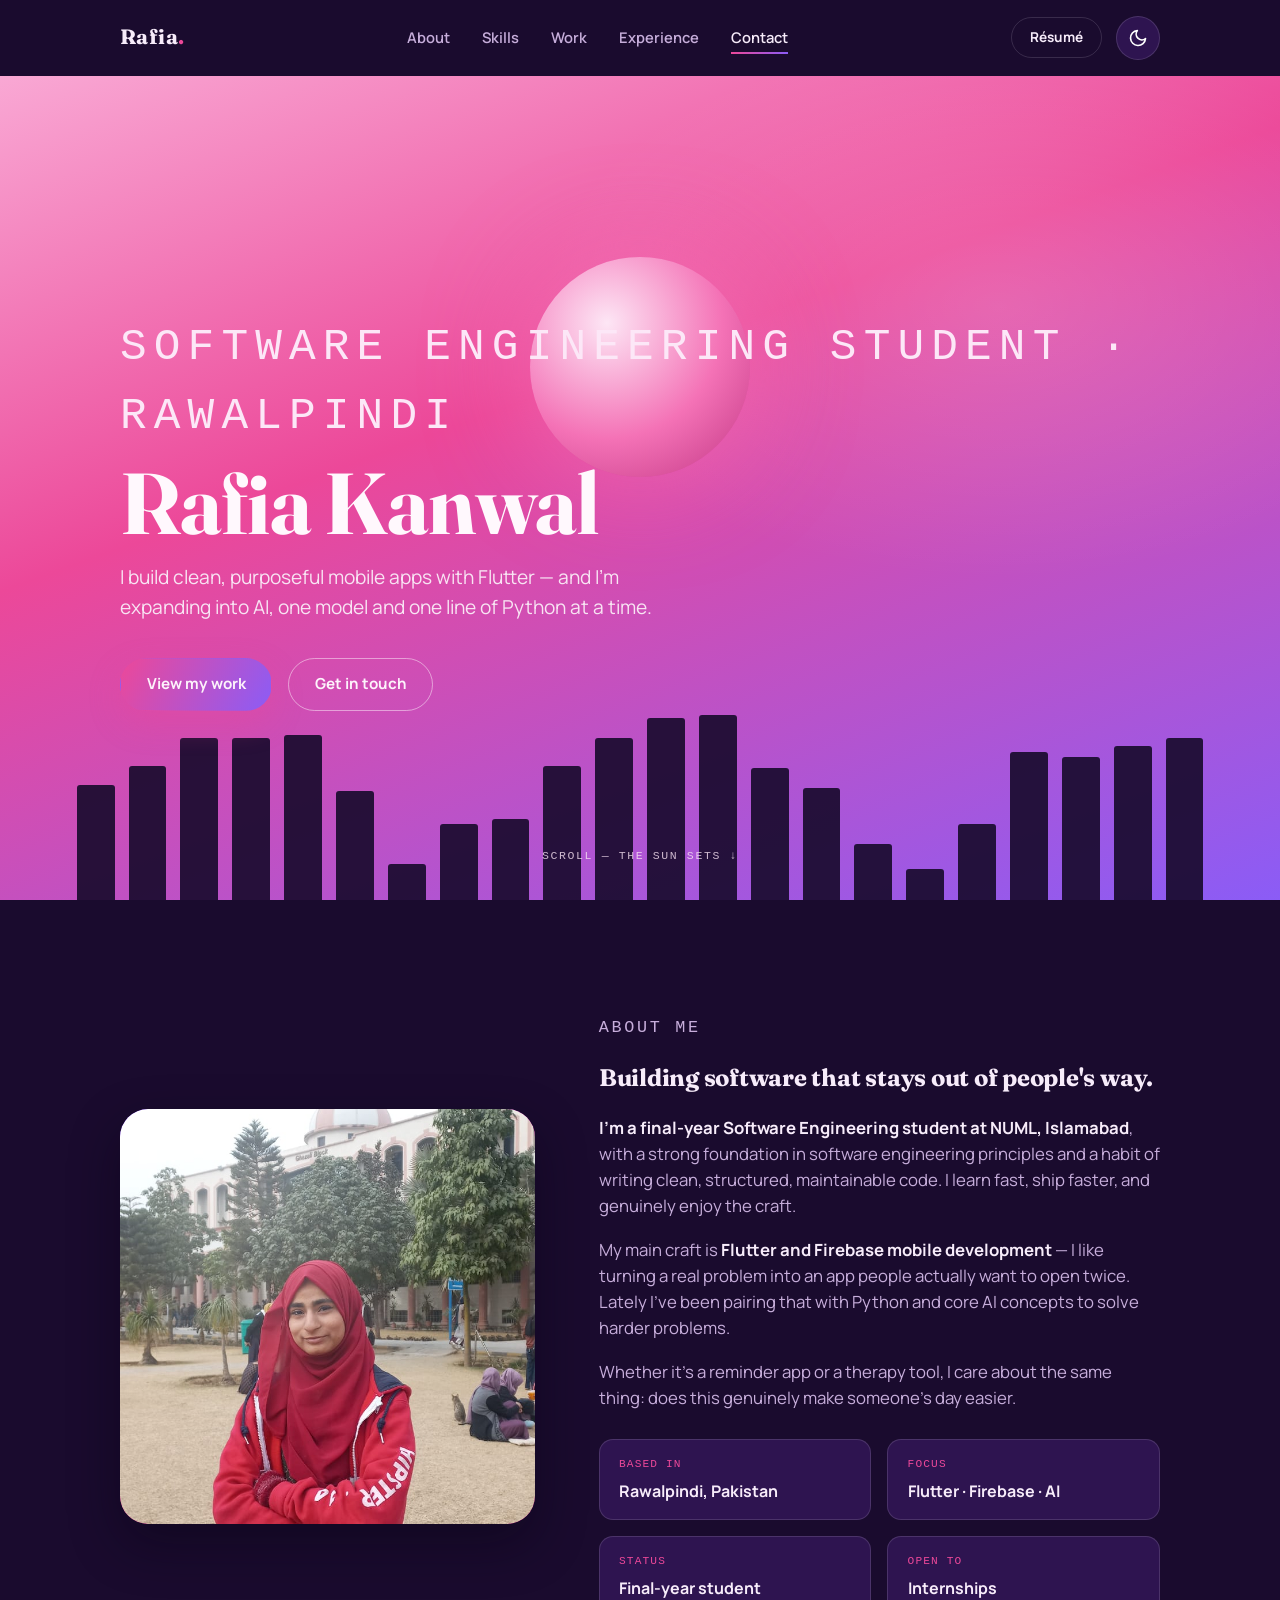
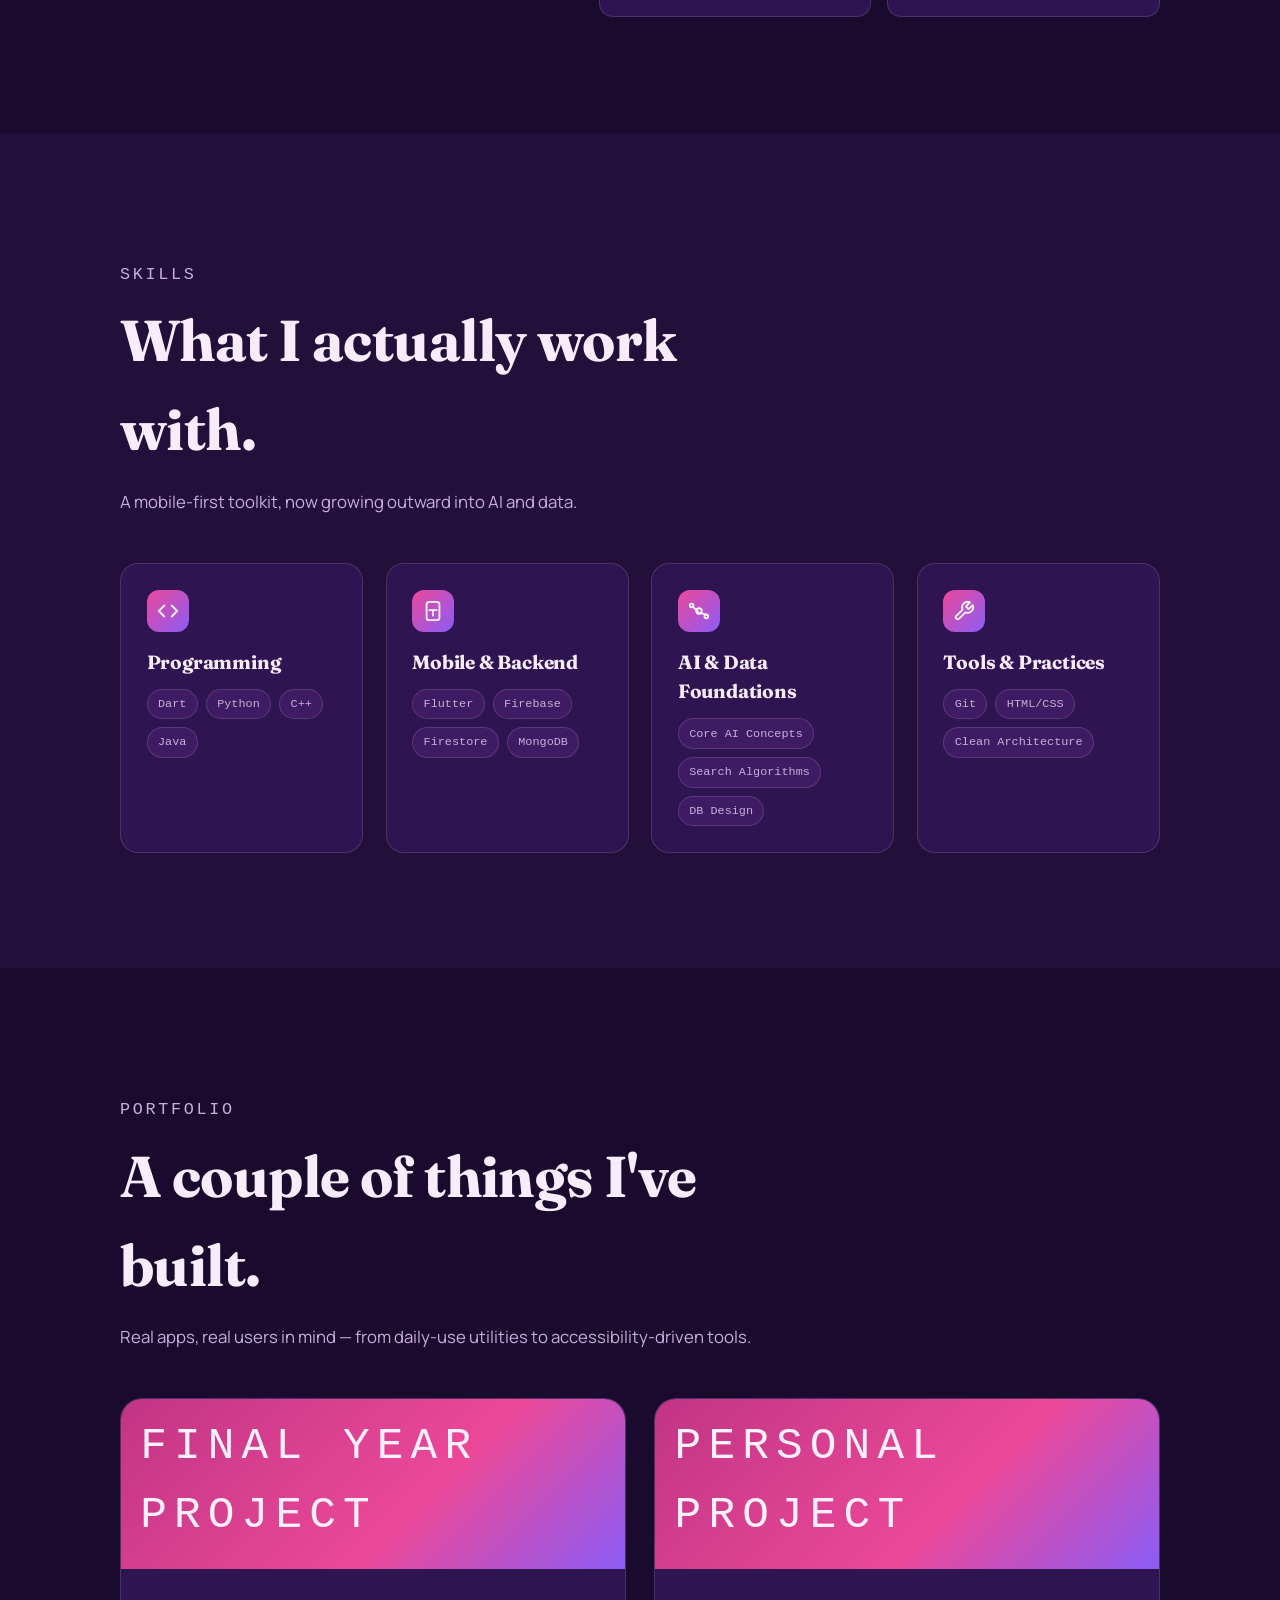
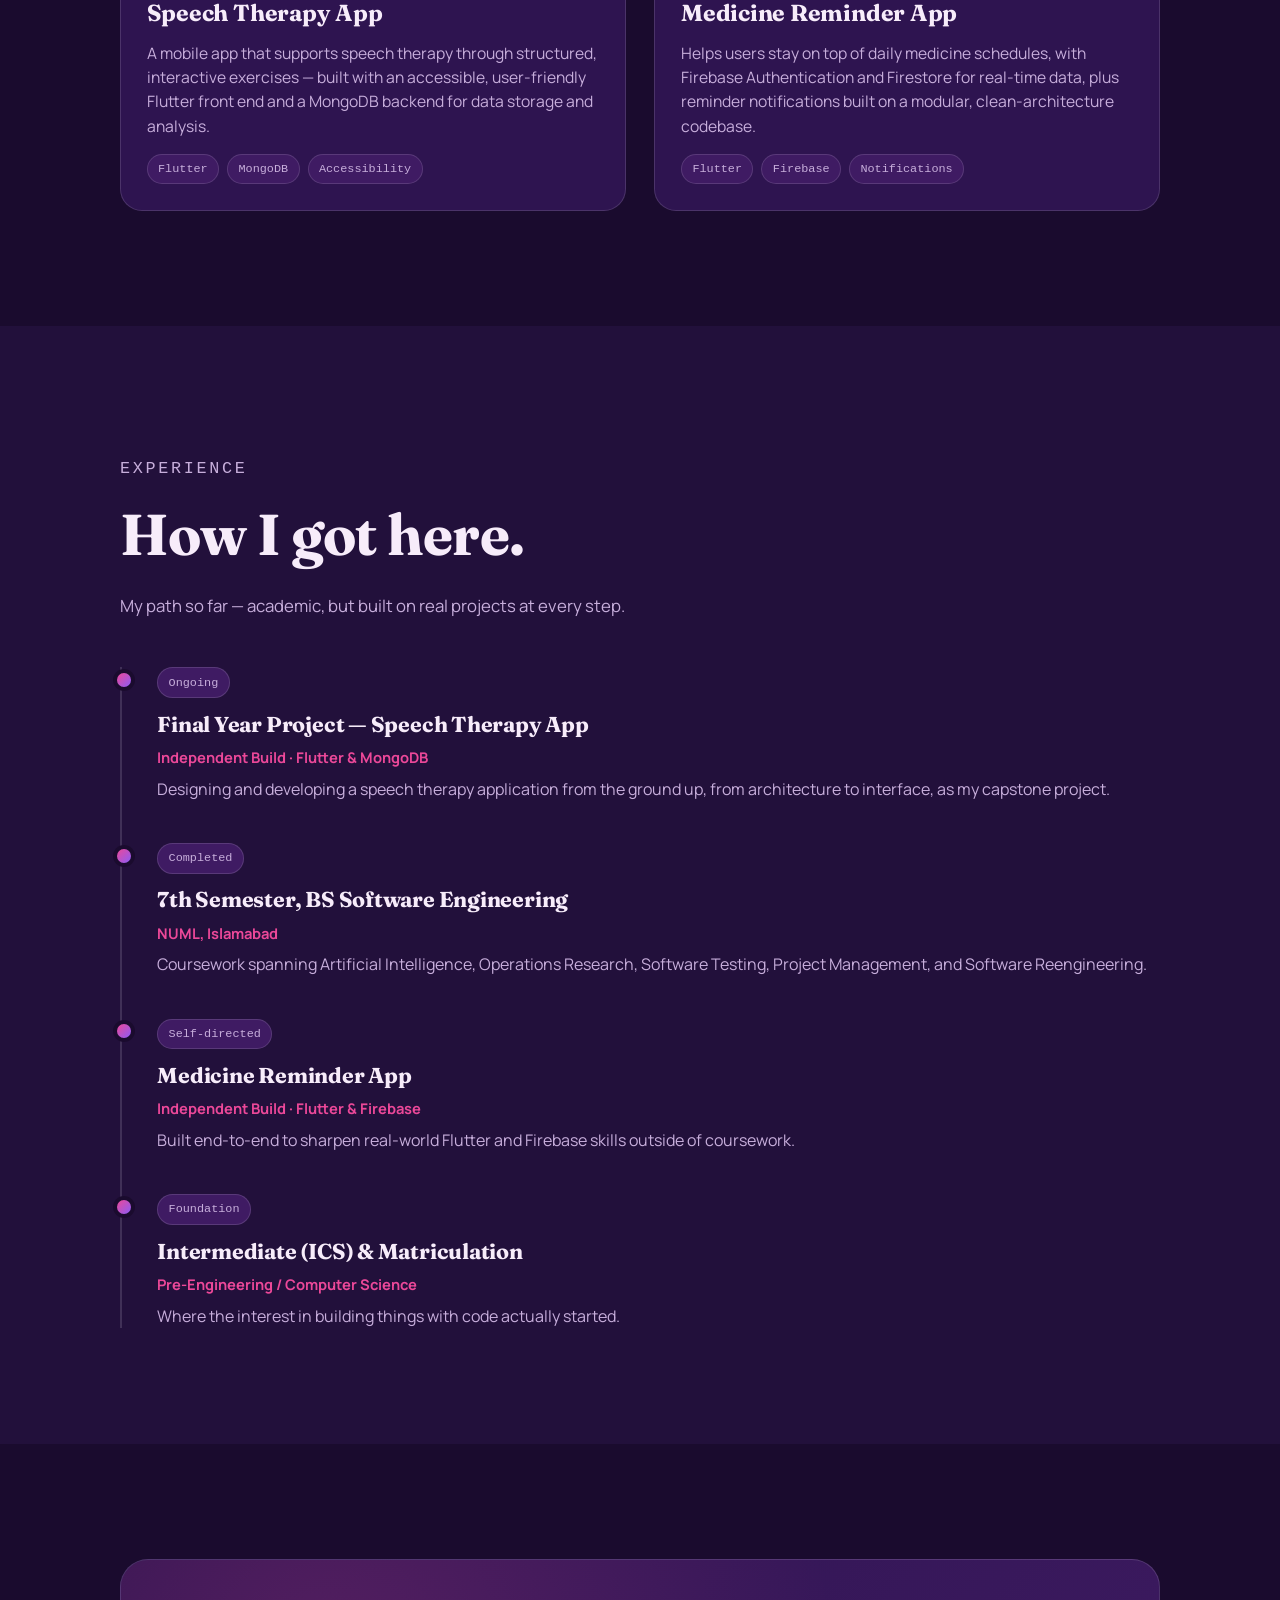
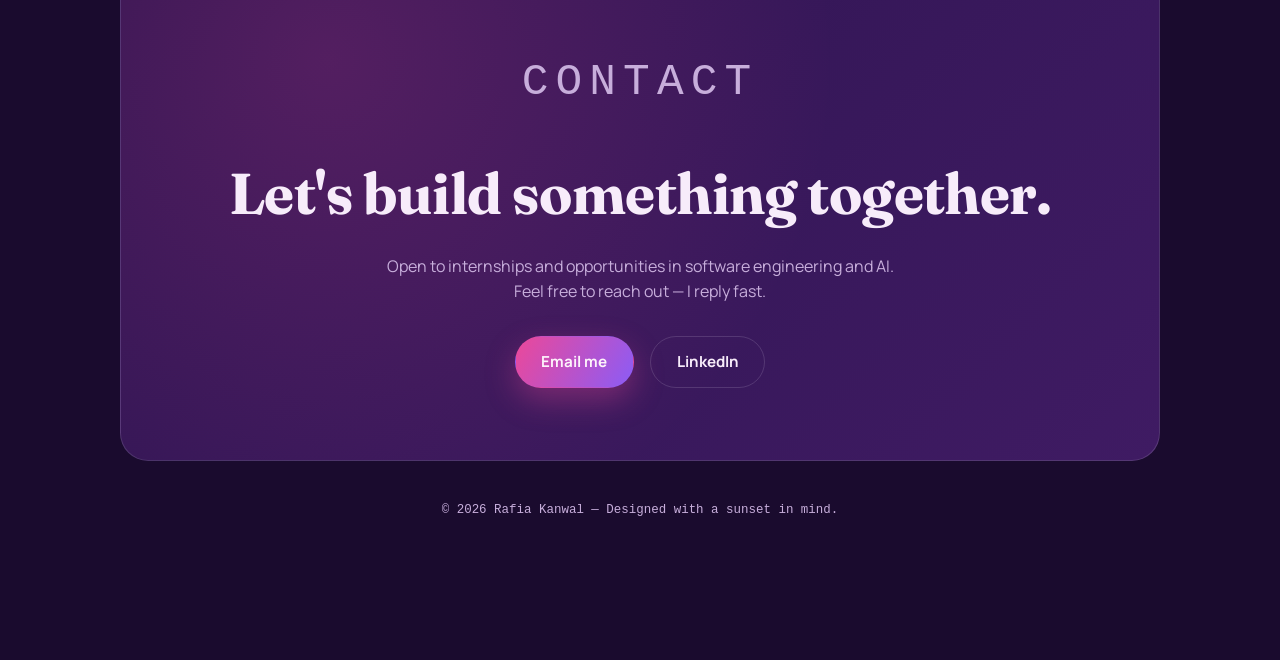
==== commit 5cd8814e: "Update index.html" ====
--- a/index.html
+++ b/index.html
@@ -55,7 +55,7 @@
     <div class="skyline" id="skyline"></div>
   </div>
   <div class="wrap hero-content">
-    <h3 class="eyebrow">Software Engineering Student · Rawalpindi</h3>
+    <p class="eyebrow">Software Engineering Student · Rawalpindi</p>
     <h1>Rafia Kanwal</h1>
     <p class="hero-sub">I build clean, purposeful mobile apps with Flutter — and I'm expanding into AI, one model and one line of Python at a time.</p>
     <div class="hero-cta">
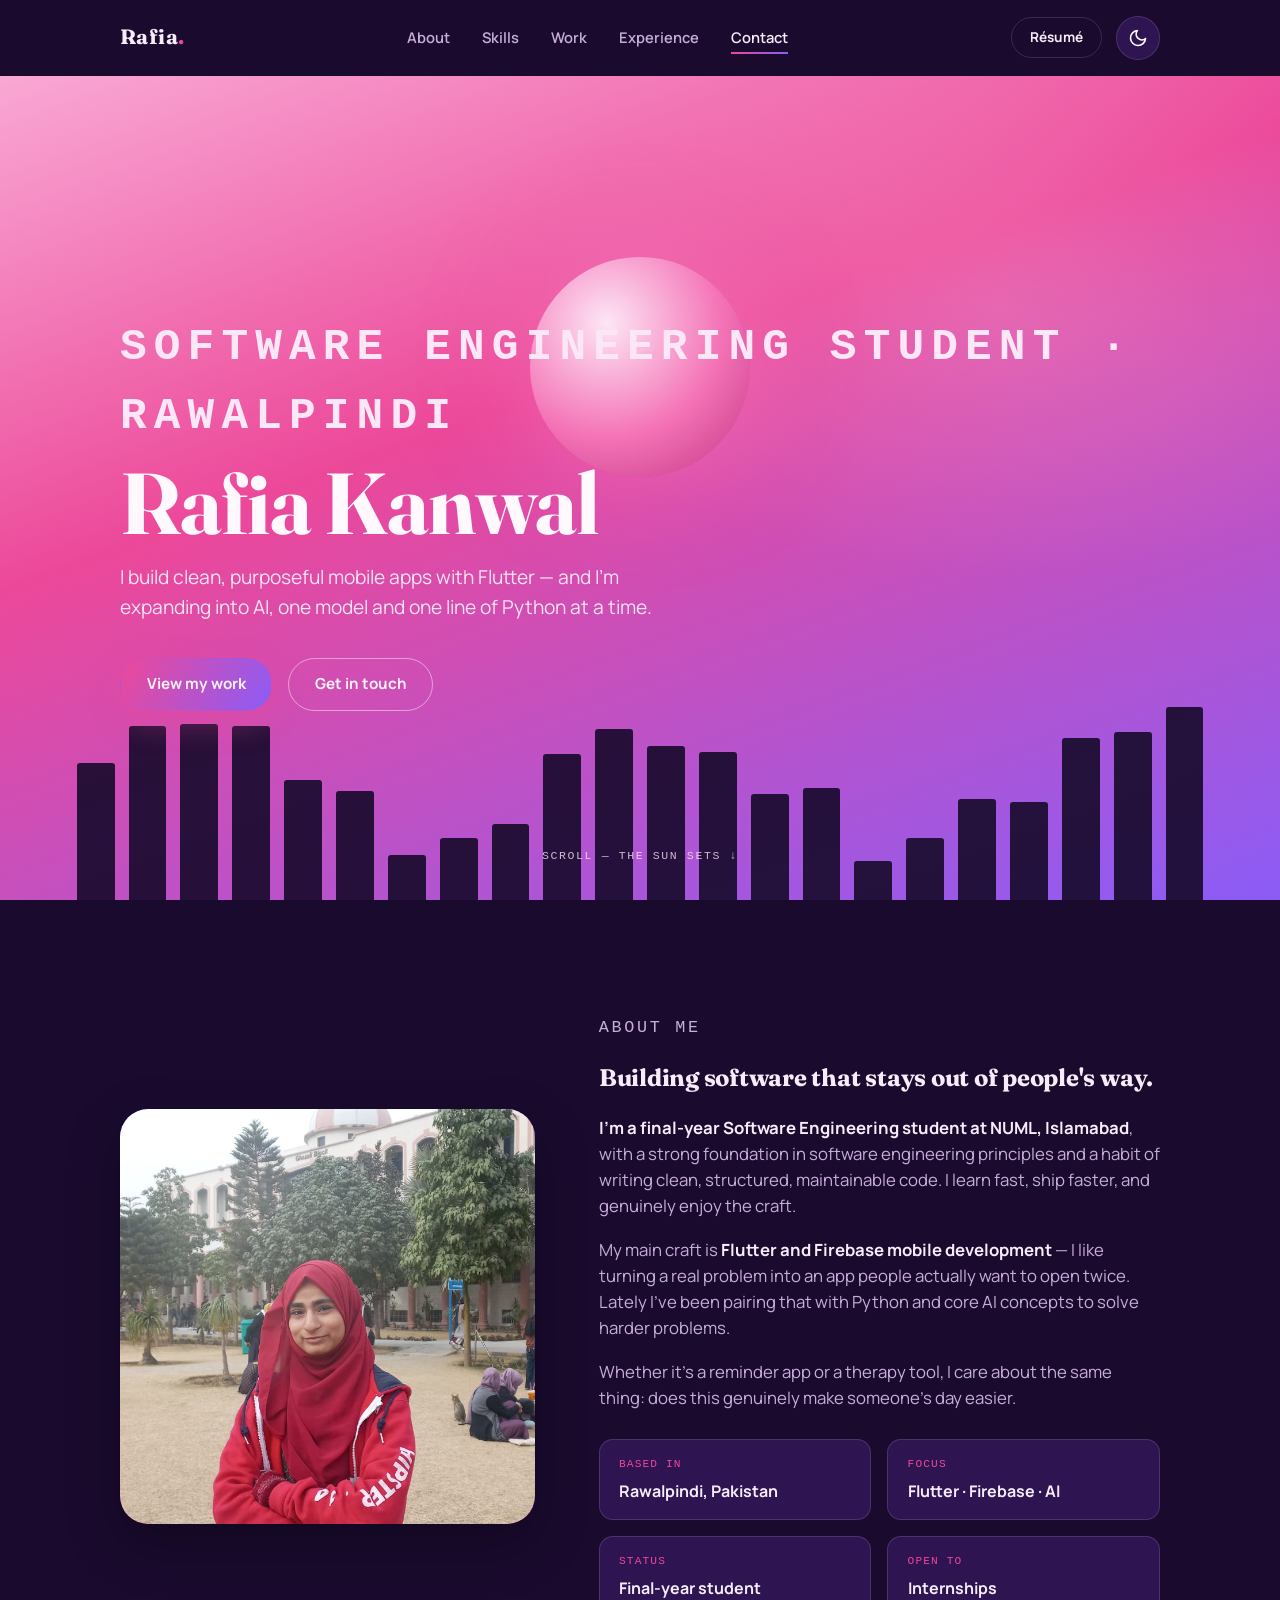
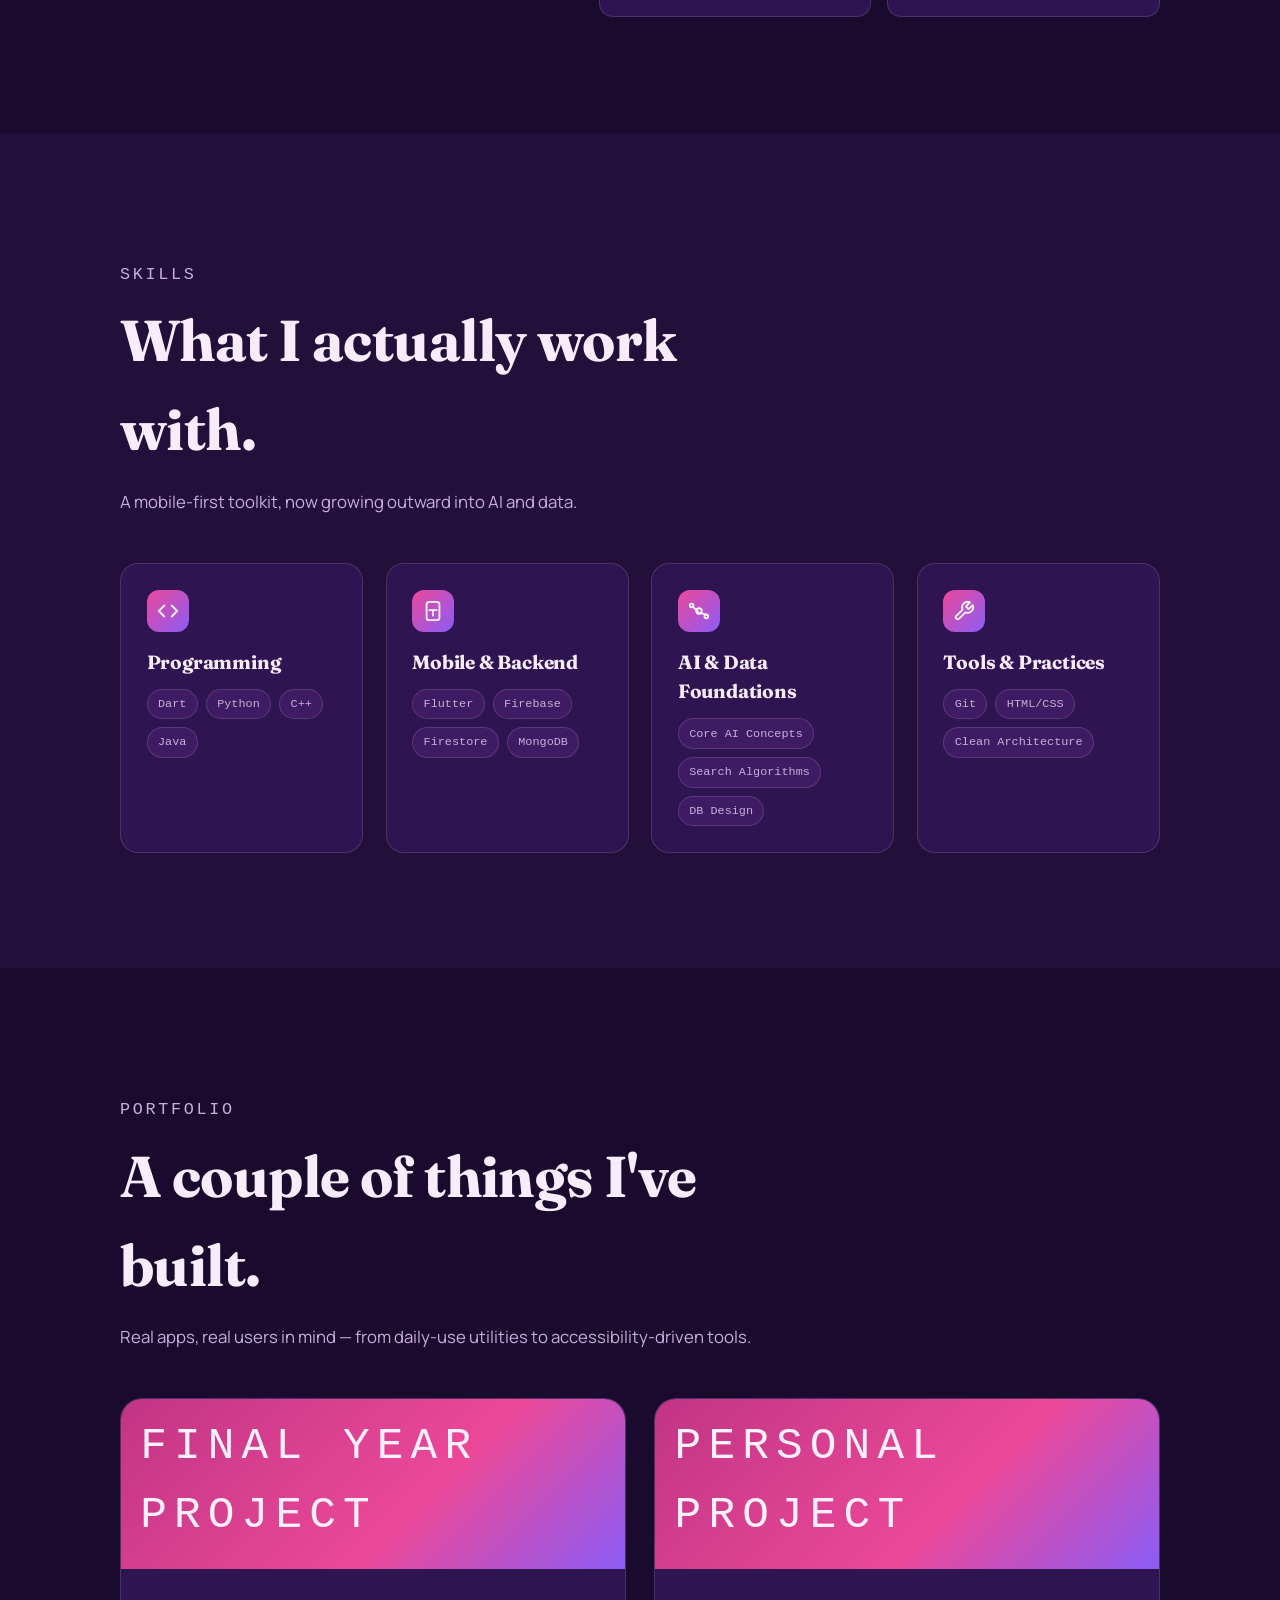
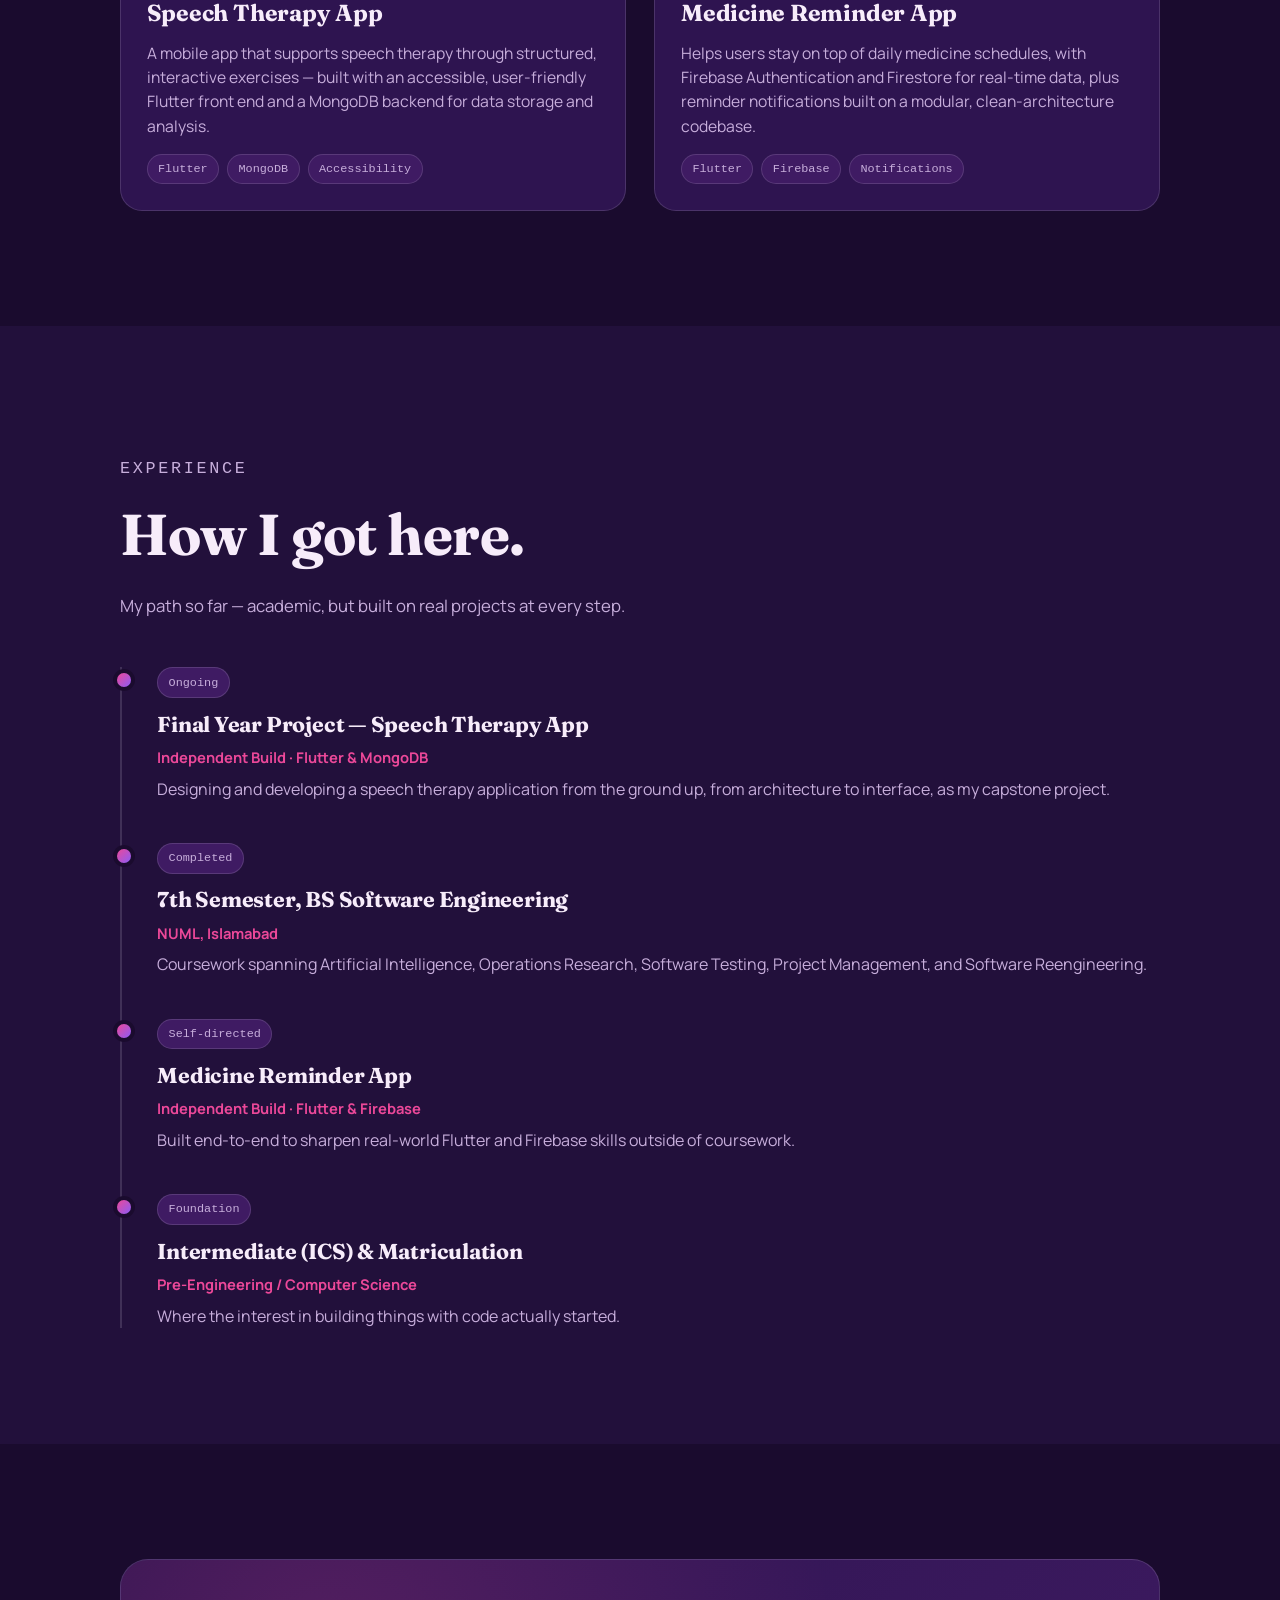
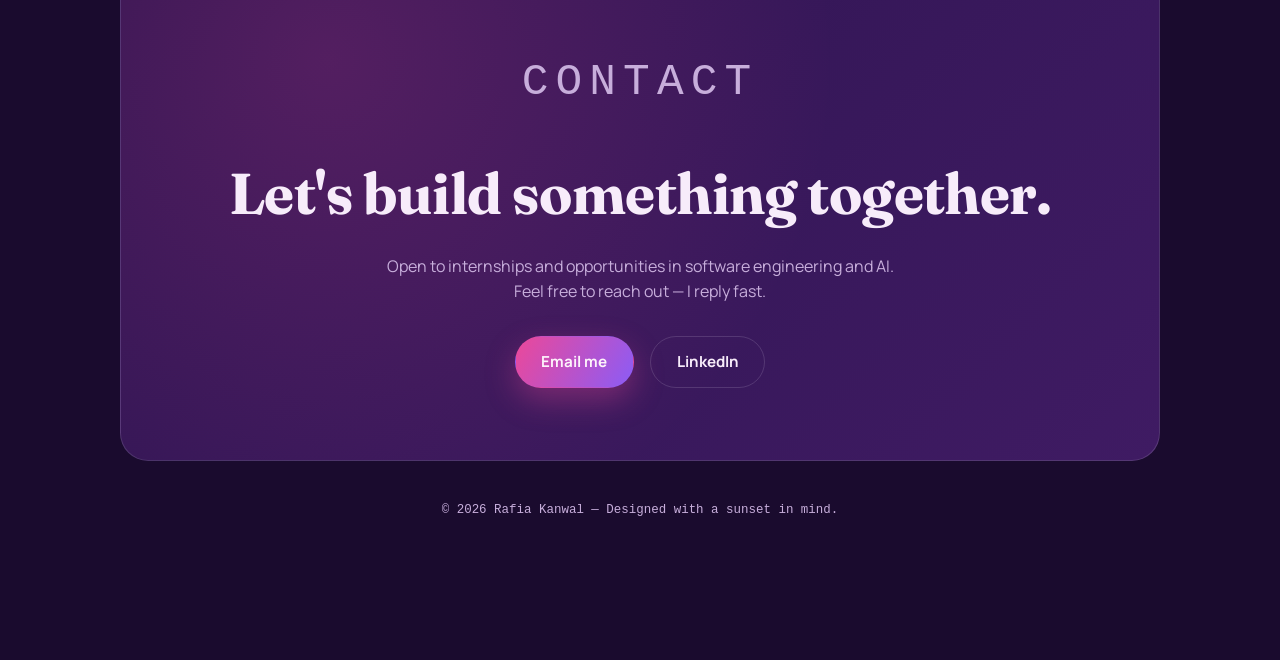
==== commit 451b47d2: "Update index.html" ====
--- a/index.html
+++ b/index.html
@@ -55,7 +55,7 @@
     <div class="skyline" id="skyline"></div>
   </div>
   <div class="wrap hero-content">
-    <p class="eyebrow">Software Engineering Student · Rawalpindi</p>
+    <h3 class="eyebrow">Software Engineering Student · Rawalpindi</h3>
     <h1>Rafia Kanwal</h1>
     <p class="hero-sub">I build clean, purposeful mobile apps with Flutter — and I'm expanding into AI, one model and one line of Python at a time.</p>
     <div class="hero-cta">
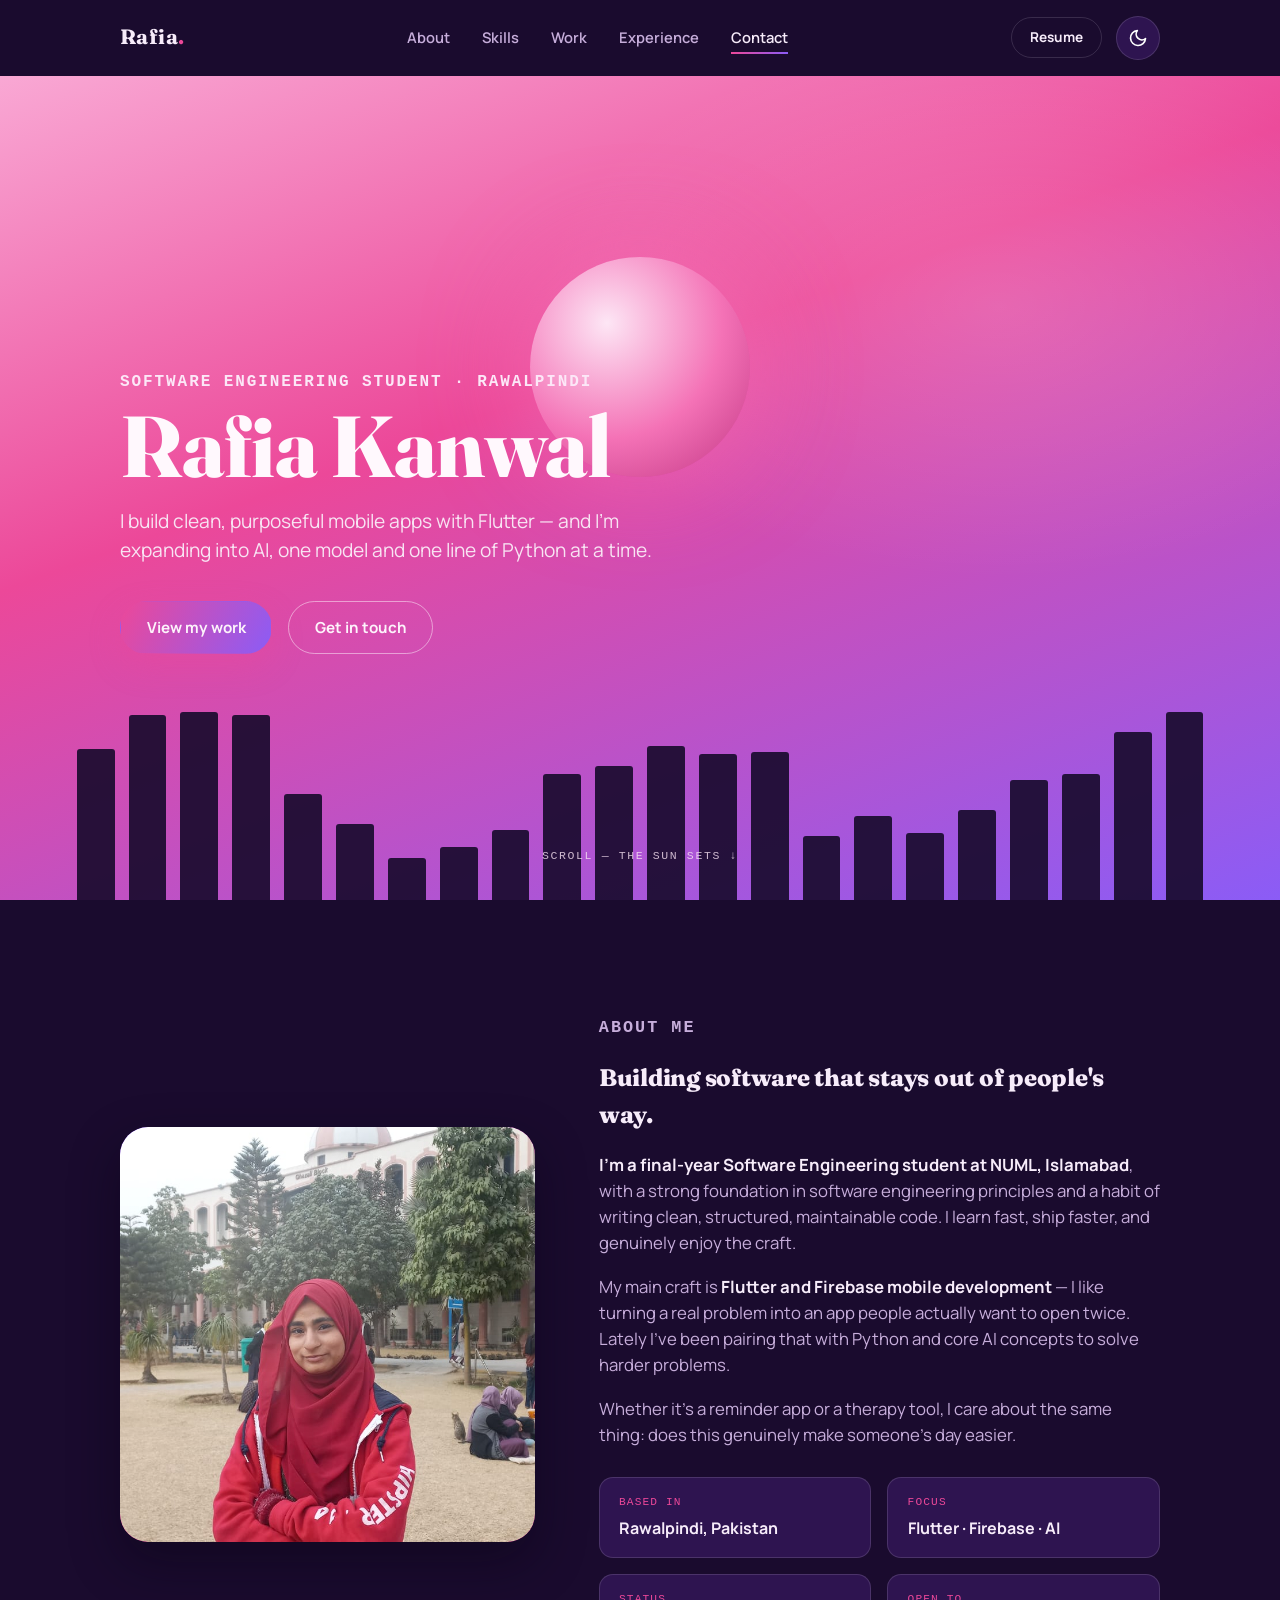
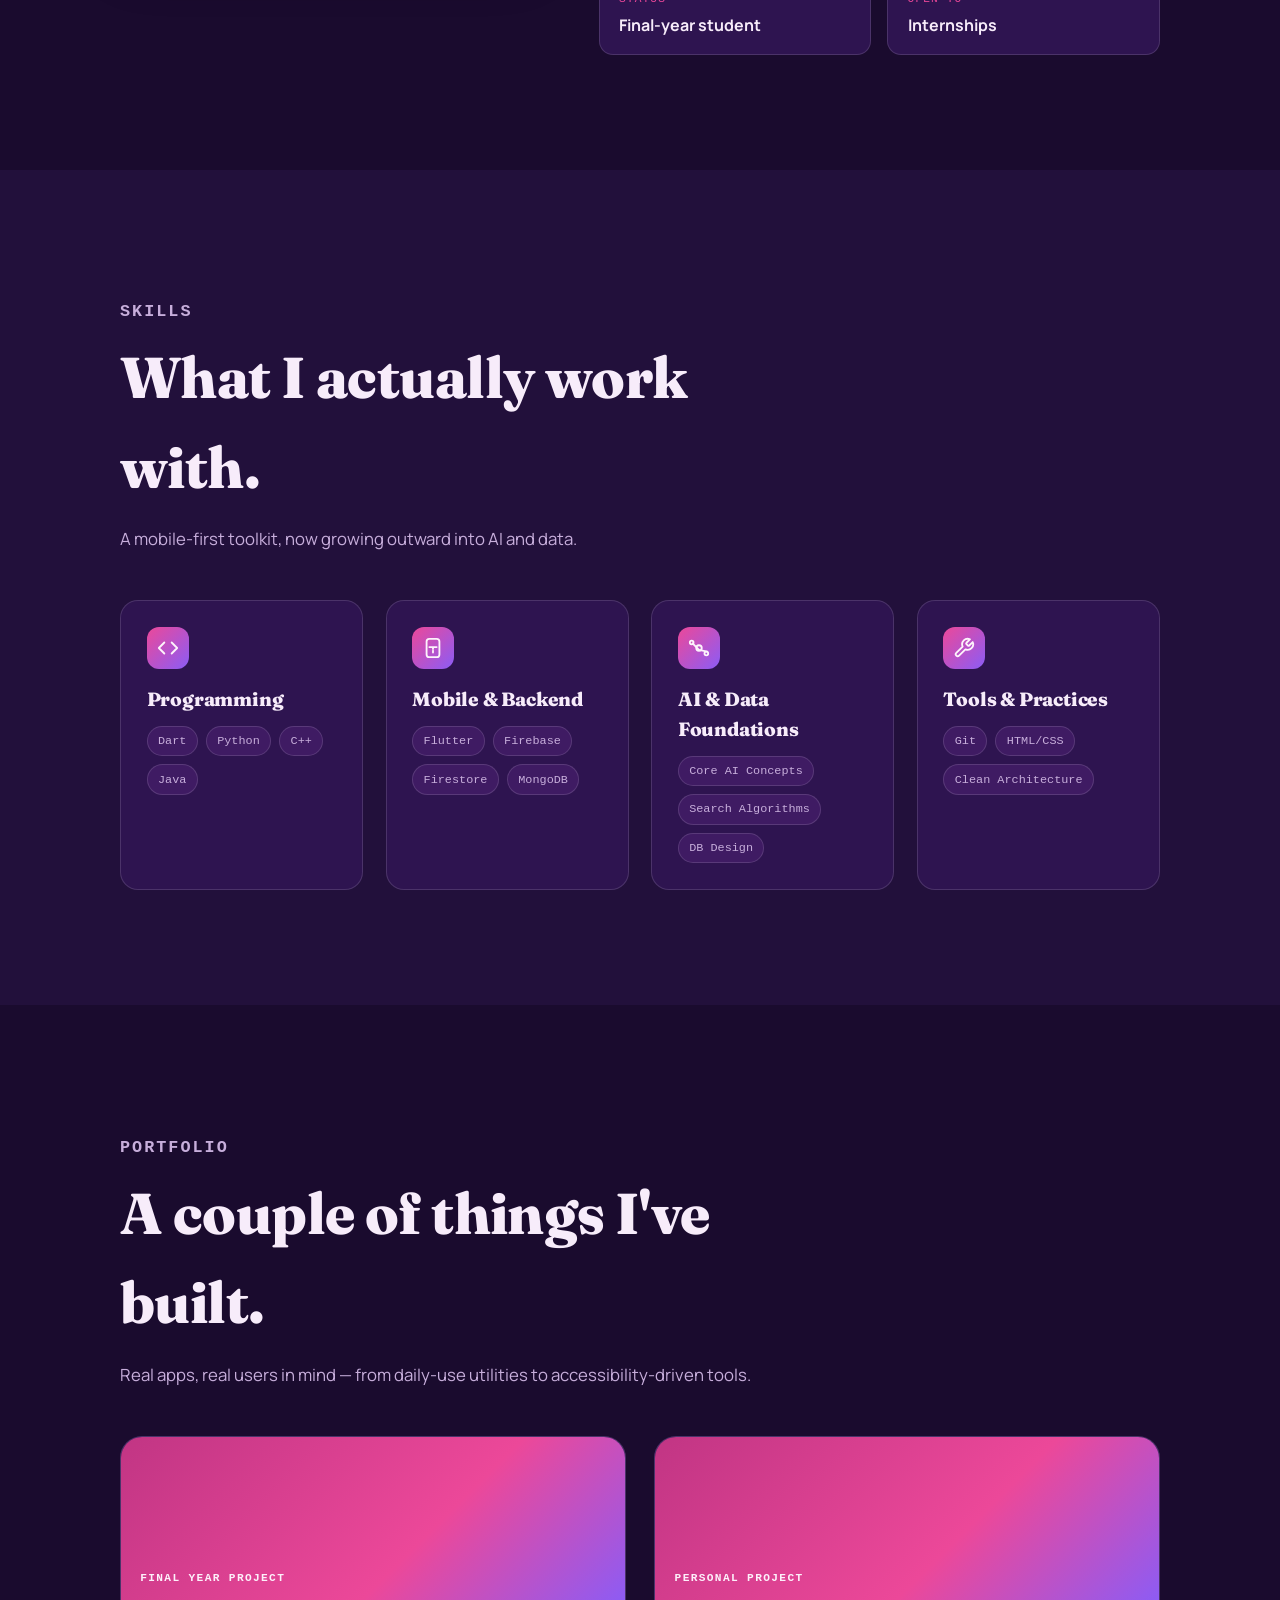
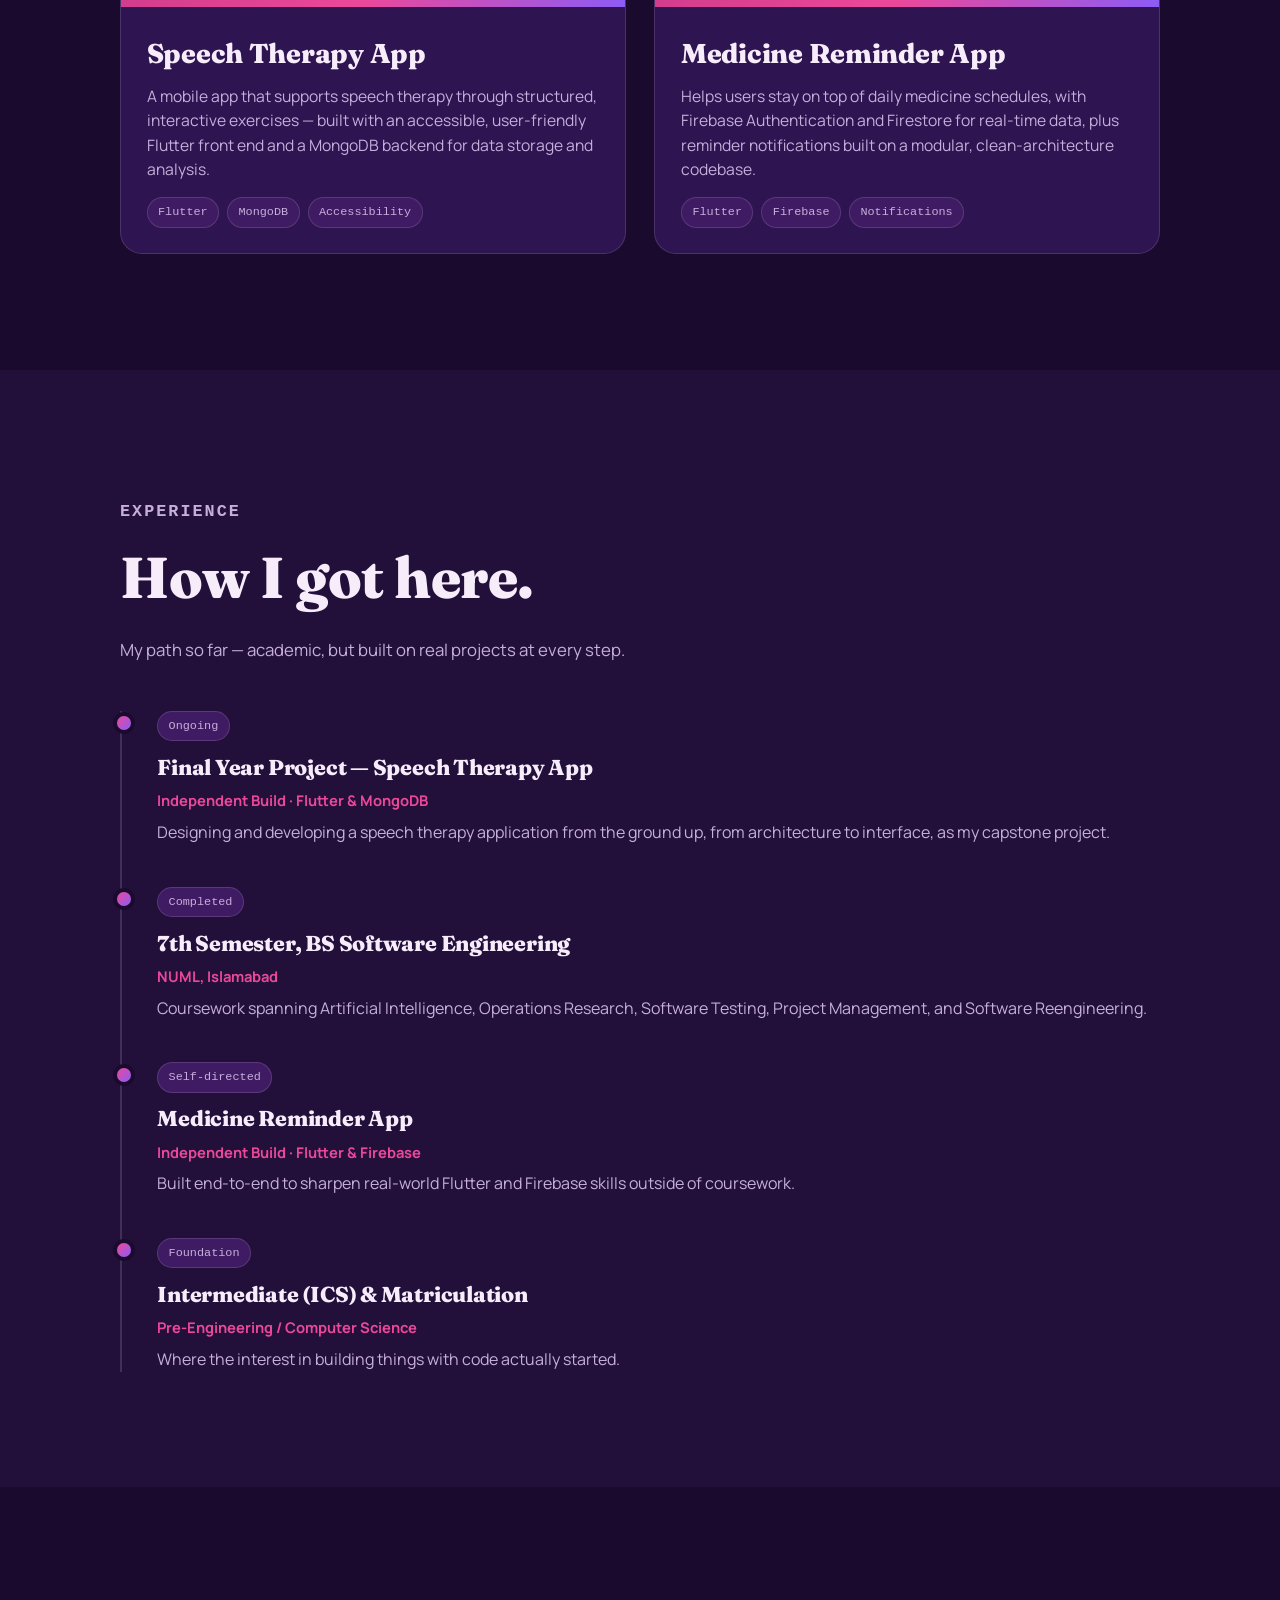
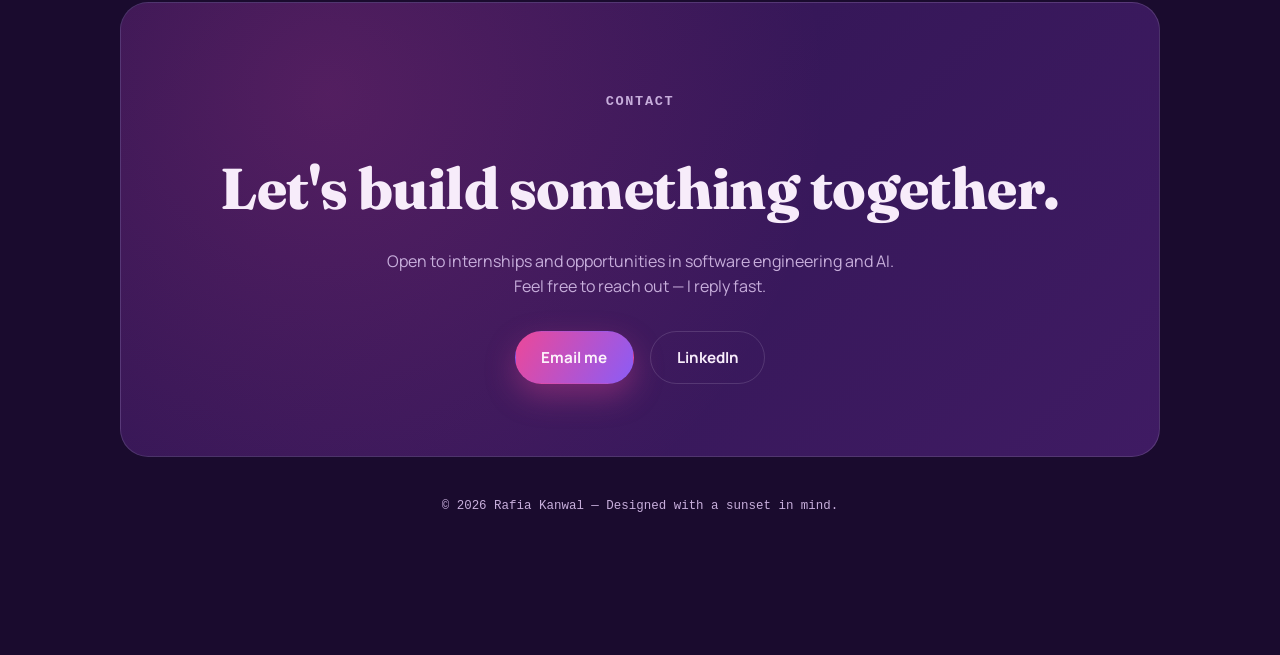
==== commit 7bc3ef79: "Few Changes" ====
--- a/index.html
+++ b/index.html
@@ -24,7 +24,7 @@
       <li><a href="#contact">Contact</a></li>
     </ul>
     <div class="nav-actions">
-      <a href="./Rafia_Kanwal_Resume.pdf" class="btn btn-ghost btn-sm cv-link" download>Résumé</a>
+      <a href="./Rafia_Kanwal_Resume.pdf" class="btn btn-ghost btn-sm cv-link" download>Resume</a>
       <button class="theme-toggle" id="theme-toggle" aria-label="Toggle light and dark mode">
         <svg class="moon-icon" viewBox="0 0 24 24" fill="none" stroke="currentColor" stroke-width="2" stroke-linecap="round" stroke-linejoin="round"><path d="M21 12.8A9 9 0 1 1 11.2 3a7 7 0 0 0 9.8 9.8"/></svg>
         <svg class="sun-icon" viewBox="0 0 24 24" fill="none" stroke="currentColor" stroke-width="2" stroke-linecap="round" stroke-linejoin="round"><circle cx="12" cy="12" r="4.2"/><path d="M12 2.5v2m0 13v2m9.5-9.5h-2m-13 0h-2m12.4-6.9l-1.4-1.4m-9 9l-1.4-1.4m12.4 0l-1.4 1.4m-9-9l-1.4 1.4"/></svg>
--- a/style.css
+++ b/style.css
@@ -84,13 +84,14 @@
 
 .eyebrow{
   font-family:var(--font-mono);
-  font-size:2.78rem;
-  letter-spacing:0.16em;
+  font-size:0.85rem;
+  font-weight:700;
+  letter-spacing:0.12em;
   text-transform:uppercase;
   color:var(--magenta);
 }
 
-h1,h2,h3{ font-family:var(--font-display); font-weight:700; letter-spacing:-0.01em; }
+h1,h2,h3{ font-family:var(--font-display); font-weight:800; letter-spacing:-0.01em; }
 
 .btn{
   display:inline-flex;
@@ -337,7 +338,7 @@
   width:100%;
   padding-top:3rem;
 }
-.hero-content .eyebrow{ color:#FCE7F7; }
+.hero-content .eyebrow{ color:#FCE7F7; font-size:clamp(0.85rem, 1.5vw, 1rem); }
 html.light-mode .hero-content .eyebrow{ color:#5B1541; }
 
 .hero h1{
@@ -383,7 +384,7 @@
 /* ---------- SECTION SHELL ---------- */
 .section{ padding:clamp(4.5rem, 9vw, 7.5rem) 0; }
 .section-head{ max-width:40rem; margin-bottom:3rem; }
-.section-head h2{ font-size:clamp(2.4rem, 5.5vw, 3.6rem); margin-top:0.5rem; font-weight:700; }
+.section-head h2{ font-size:clamp(2.4rem, 5.5vw, 3.6rem); margin-top:0.5rem; font-weight:800; }
 .section-head p{ color:var(--text-dim); margin-top:0.9rem; font-size:1.05rem; }
 
 /* ---------- ABOUT ---------- */
@@ -468,7 +469,7 @@
   margin-bottom:1rem;
 }
 .skill-card .icon svg{ width:22px; height:22px; color:#FDF3FB; }
-.skill-card h3{ font-size:1.2rem; margin-bottom:0.7rem; font-weight:700; }
+.skill-card h3{ font-size:1.2rem; margin-bottom:0.7rem; font-weight:800; }
 .tag-row{ display:flex; flex-wrap:wrap; gap:0.5rem; }
 .tag{
   font-family:var(--font-mono);
@@ -505,9 +506,9 @@
   display:flex; align-items:flex-end;
   padding:1.2rem;
 }
-.project-cover .eyebrow{ color:#FDF0FA; }
+.project-cover .eyebrow{ color:#FDF0FA; font-size:0.7rem; }
 .project-body{ padding:1.6rem; flex:1; display:flex; flex-direction:column; }
-.project-body h3{ font-size:1.45rem; margin-bottom:0.6rem; font-weight:700; }
+.project-body h3{ font-size:1.7rem; margin-bottom:0.6rem; font-weight:800; }
 .project-body p{ color:var(--text-dim); font-size:0.98rem; margin-bottom:1rem; flex:1; }
 
 /* ---------- EXPERIENCE / TIMELINE ---------- */
@@ -532,7 +533,7 @@
   box-shadow:0 0 0 4px var(--bg);
 }
 .timeline-item .tag{ margin-bottom:0.6rem; display:inline-block; }
-.timeline-item h3{ font-size:1.35rem; margin-bottom:0.3rem; font-weight:700; }
+.timeline-item h3{ font-size:1.35rem; margin-bottom:0.3rem; font-weight:800; }
 .timeline-item .org{ color:var(--magenta); font-weight:700; font-size:0.92rem; margin-bottom:0.5rem; }
 .timeline-item p{ color:var(--text-dim); }
 
@@ -551,7 +552,7 @@
   position:absolute; inset:0;
   background:radial-gradient(circle at 20% 20%, rgba(236,72,153,0.18), transparent 55%);
 }
-.contact-panel h2{ font-size:clamp(2.4rem, 5.5vw, 3.6rem); position:relative; font-weight:700; }
+.contact-panel h2{ font-size:clamp(2.4rem, 5.5vw, 3.6rem); position:relative; font-weight:800; }
 .contact-panel p{ color:var(--text-dim); max-width:32rem; margin:1rem auto 2rem; position:relative; }
 .contact-actions{ display:flex; gap:1rem; justify-content:center; flex-wrap:wrap; position:relative; }
 
